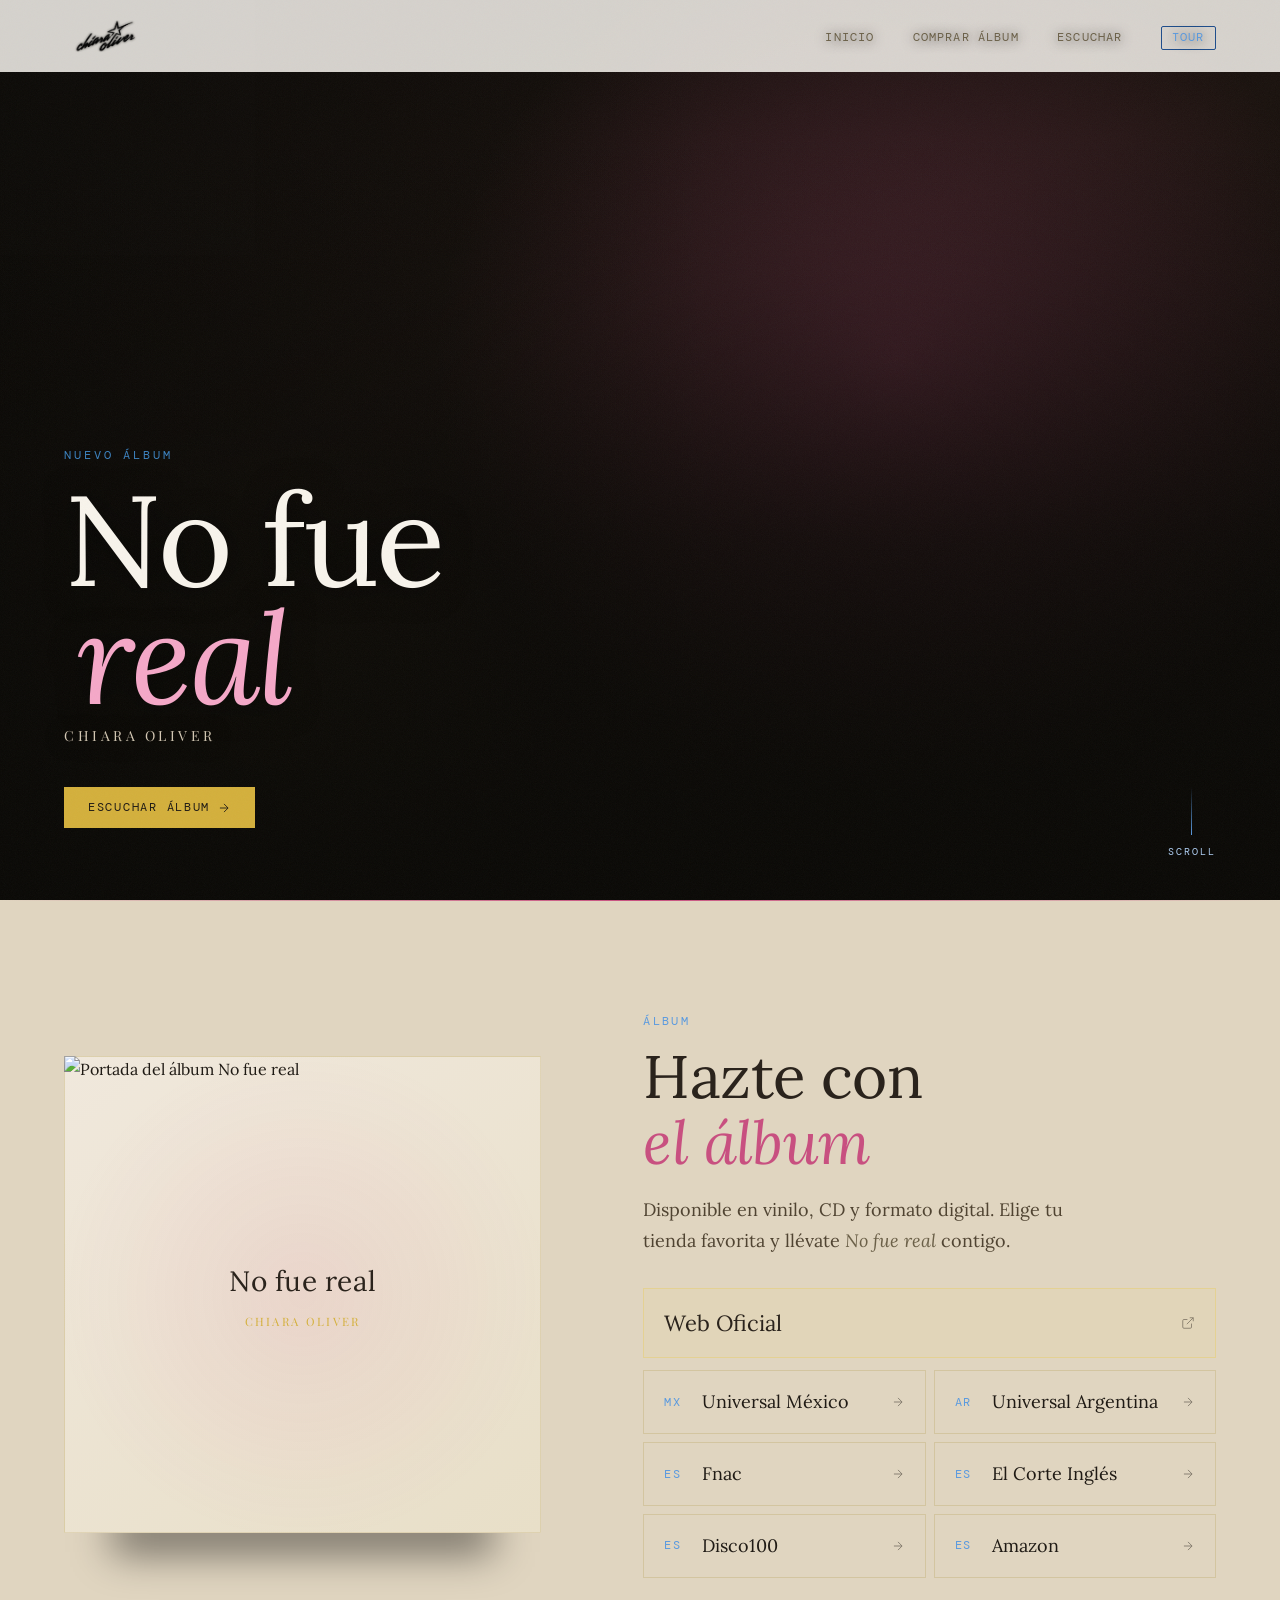
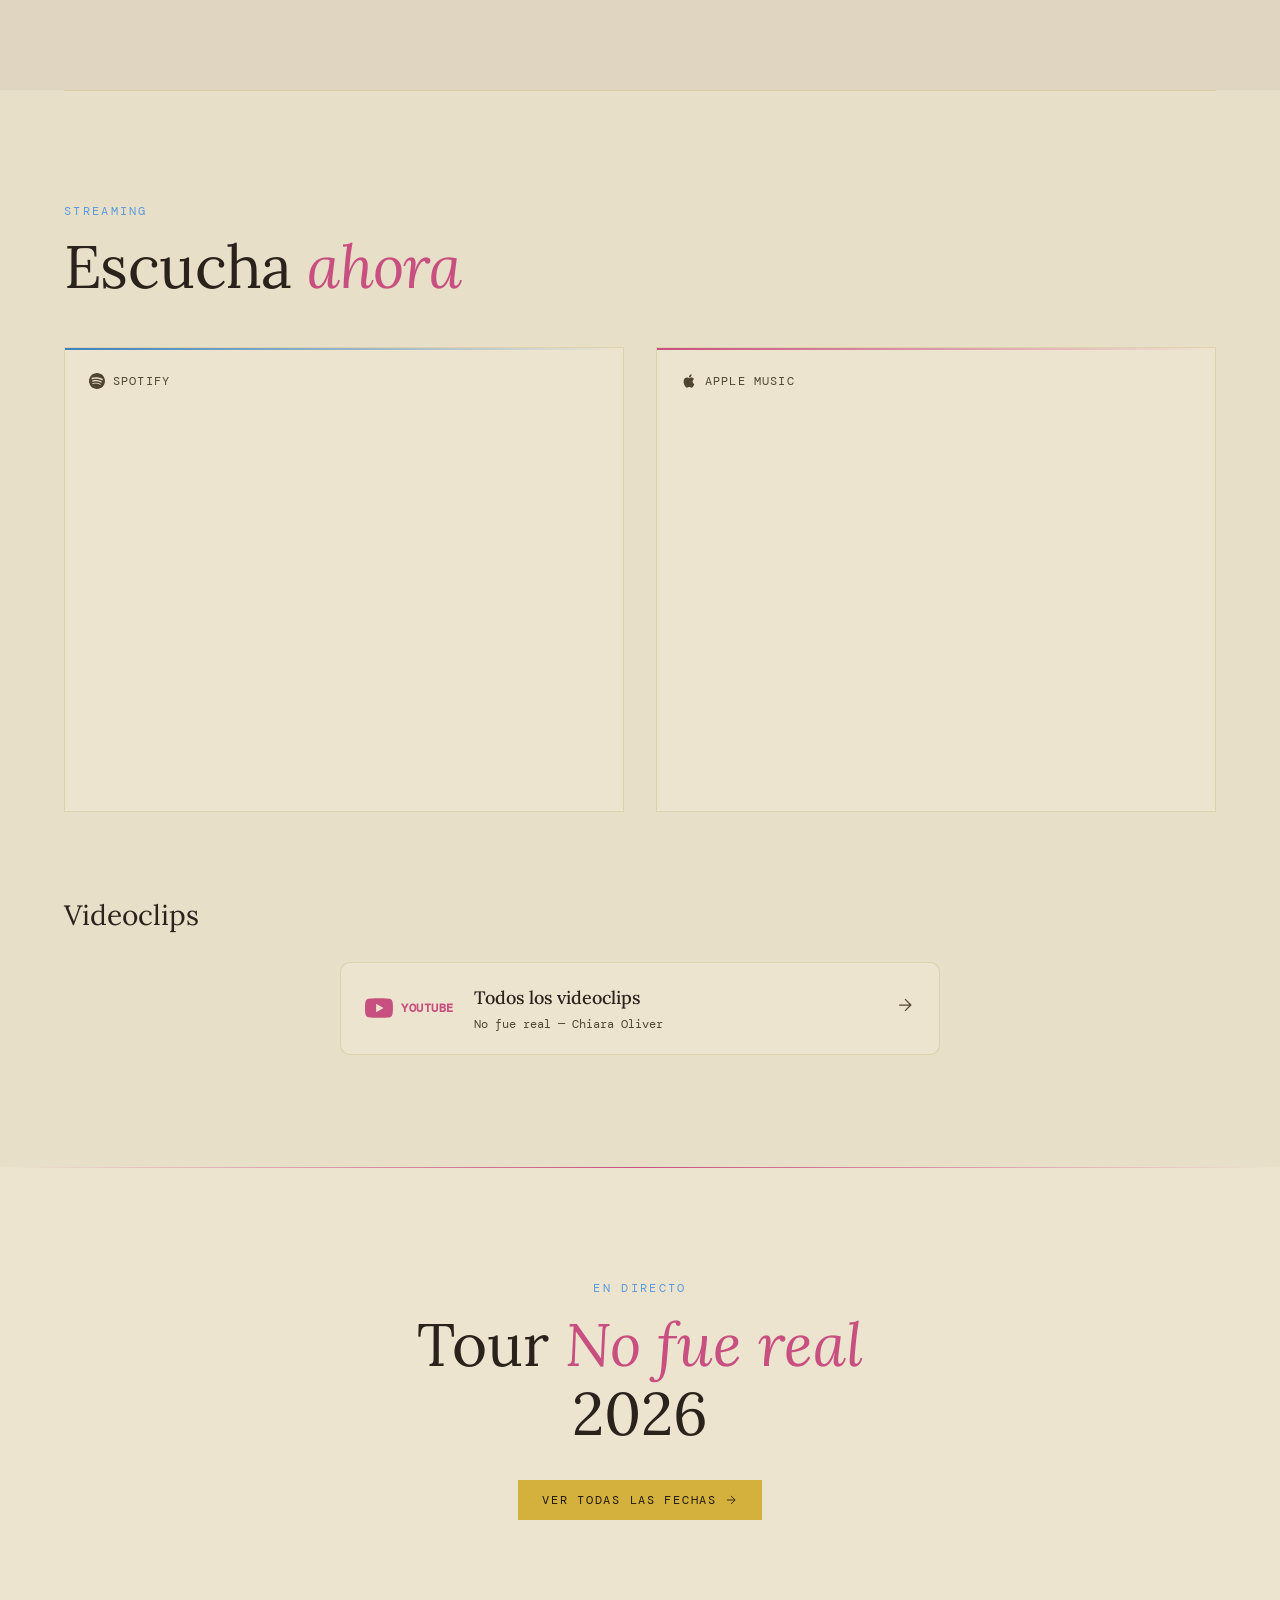
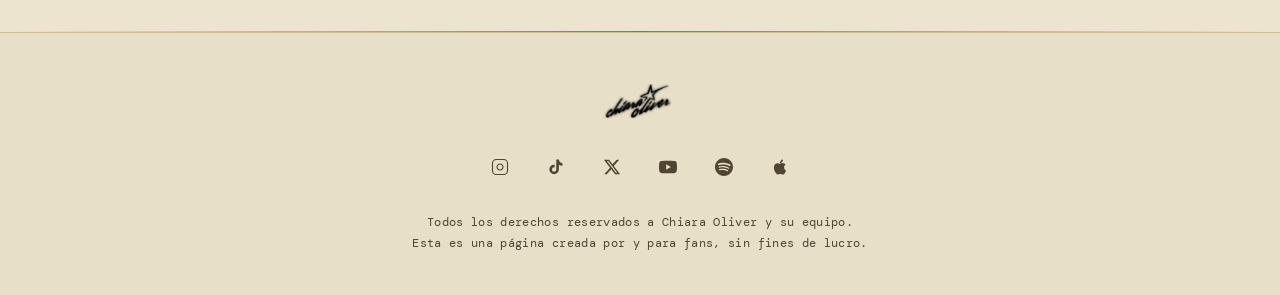
==== index.html @ 714a22f7 "Update index.html" ====
<!DOCTYPE html><html lang="es"><head><meta charset="UTF-8" /><meta name="viewport" content="width=device-width, initial-scale=1.0" /><title>No fue real — Chiara Oliver</title><meta name="description" content="Fan page oficial del álbum 'No fue real' de Chiara Oliver. Escúchalo en Spotify y Apple Music, compra el vinilo o CD, y descubre las fechas del Tour 2026." /><meta property="og:title" content="No fue real — Chiara Oliver" /><meta property="og:description" content="Fan page oficial del álbum 'No fue real' de Chiara Oliver. Escúchalo en streaming, consigue tu copia y vive la gira." /><meta property="og:image" content="https://chiaraoliveroficial.com/cdn/shop/files/portada-nofuereal.png" /><meta property="og:image:width" content="1200" /><meta property="og:image:height" content="1200" /><meta property="og:url" content="https://nofuereal.com" /><meta property="og:type" content="website" /><meta name="twitter:card" content="summary_large_image" /><meta name="twitter:title" content="No fue real — Chiara Oliver" /><meta name="twitter:description" content="Fan page oficial del álbum 'No fue real' de Chiara Oliver. Escúchalo, cómpralo y vive la gira." /><meta name="twitter:image" content="https://chiaraoliveroficial.com/cdn/shop/files/portada-nofuereal.png" /><link rel="stylesheet" href="/assets/style.css" /><link rel="icon" type="image/png" href="/assets/CHIARA_OLIVER_FAVICON_32px.png" /><link rel="preconnect" href="https://fonts.googleapis.com" /><link rel="preconnect" href="https://fonts.gstatic.com" crossorigin /><link href="https://fonts.googleapis.com/css2?family=Lora:ital,wght@0,400;0,500;0,600;1,400&family=Playfair+Display:ital,wght@0,400;0,600;1,400&family=DM+Mono:wght@300;400&display=swap" rel="stylesheet" /></head><body class="page-index"><div class="grain-overlay" aria-hidden="true"></div><header class="site-header" id="site-header"><div class="header-inner"><a href="/" class="logo" aria-label="Chiara Oliver — No fue real"><img src="/assets/logo.png" alt="Chiara Oliver — No fue real" class="logo-img" /></a><button class="nav-toggle" id="nav-toggle" aria-label="Abrir menú" aria-expanded="false"><span></span><span></span></button><nav class="site-nav" id="site-nav" aria-label="Navegación principal"><ul><li><a href="/" class="nav-link">Inicio</a></li><li><a href="#comprar" class="nav-link">Comprar Álbum</a></li><li><a href="#escuchar" class="nav-link">Escuchar</a></li><li><a href="tour/" class="nav-link nav-link--tour">Tour</a></li></ul></nav></div></header><main><section id="inicio" class="hero" aria-label="Portada del álbum"><div class="hero-media"><div class="hero-image-fallback"></div><video autoplay muted loop playsinline class="hero-video"><source src="https://cdn.shopify.com/videos/c/o/v/16e27cbeb4c64da1a8c3f2a5712030eb.mp4" type="video/mp4" /></video></div><div class="hero-vignette" aria-hidden="true"></div><div class="hero-content"><p class="hero-eyebrow fade-in-up" style="--delay:0.2s">Nuevo álbum</p><h1 class="hero-title"><span class="hero-title__line fade-in-up" style="--delay:0.5s">No fue</span><span class="hero-title__line hero-title__line--italic fade-in-up" style="--delay:0.8s">real</span></h1><p class="hero-artist fade-in-up" style="--delay:1.1s">Chiara Oliver</p><div class="hero-buttons fade-in-up" style="--delay:1.4s"><a href="https://chiaraoliver.lnk.to/NoFueRealAlbum" target="_blank" class="cta-primary"><span>ESCUCHAR ÁLBUM</span><svg viewBox="0 0 24 24" fill="none" stroke="currentColor" stroke-width="1.5" aria-hidden="true"><path d="M5 12h14M12 5l7 7-7 7"/></svg></a></div></div><div class="hero-scroll-hint fade-in-up" style="--delay:2s" aria-hidden="true"><div class="scroll-line"></div><span>Scroll</span></div></section><section id="comprar" class="section-comprar" aria-labelledby="comprar-heading"><div class="section-inner"><div class="comprar-editorial"><div class="comprar-cover-wrap reveal"><div class="comprar-cover"><div class="comprar-cover-placeholder"><span>No fue real</span><em>Chiara Oliver</em></div><img src="https://chiaraoliveroficial.com/cdn/shop/files/portada-nofuereal.png" alt="Portada del álbum No fue real" /></div><div class="comprar-cover-shadow" aria-hidden="true"></div></div><div class="comprar-info"><p class="section-label reveal" style="--delay:0.1s">Álbum</p><h2 id="comprar-heading" class="section-title reveal" style="--delay:0.2s">Hazte con<br /><em>el álbum</em></h2><p class="comprar-desc reveal" style="--delay:0.3s"> Disponible en vinilo, CD y formato digital. Elige tu tienda favorita y llévate <em>No fue real</em> contigo. </p><div class="buy-links reveal" style="--delay:0.4s"><a href="https://chiaraoliveroficial.com/collections/no-fue-real" target="_blank" rel="noopener" class="buy-link buy-link--featured"><span class="buy-link__label">Web Oficial</span><svg viewBox="0 0 24 24" fill="none" stroke="currentColor" stroke-width="1.5" aria-hidden="true"><path d="M18 13v6a2 2 0 01-2 2H5a2 2 0 01-2-2V8a2 2 0 012-2h6M15 3h6v6M10 14L21 3"/></svg></a><div class="buy-grid"><a href="https://udiscover.mx/collections/chiara-oliver" target="_blank" rel="noopener" class="buy-link"><span class="buy-link__region">MX</span><span class="buy-link__label">Universal México</span><svg viewBox="0 0 24 24" fill="none" stroke="currentColor" stroke-width="1.5" aria-hidden="true"><path d="M5 12h14M12 5l7 7-7 7"/></svg></a><a href="https://umusicstore.com.ar/collections/chiara-oliver" target="_blank" rel="noopener" class="buy-link"><span class="buy-link__region">AR</span><span class="buy-link__label">Universal Argentina</span><svg viewBox="0 0 24 24" fill="none" stroke="currentColor" stroke-width="1.5" aria-hidden="true"><path d="M5 12h14M12 5l7 7-7 7"/></svg></a><a href="https://www.fnac.es/ia1135026/Chiara-Oliver" target="_blank" rel="noopener" class="buy-link"><span class="buy-link__region">ES</span><span class="buy-link__label">Fnac</span><svg viewBox="0 0 24 24" fill="none" stroke="currentColor" stroke-width="1.5" aria-hidden="true"><path d="M5 12h14M12 5l7 7-7 7"/></svg></a><a href="https://www.elcorteingles.es/bio/chiara-oliver/" target="_blank" rel="noopener" class="buy-link"><span class="buy-link__region">ES</span><span class="buy-link__label">El Corte Inglés</span><svg viewBox="0 0 24 24" fill="none" stroke="currentColor" stroke-width="1.5" aria-hidden="true"><path d="M5 12h14M12 5l7 7-7 7"/></svg></a><a href="https://www.disco100.com/busqueda?search=chiara+oliver" target="_blank" rel="noopener" class="buy-link"><span class="buy-link__region">ES</span><span class="buy-link__label">Disco100</span><svg viewBox="0 0 24 24" fill="none" stroke="currentColor" stroke-width="1.5" aria-hidden="true"><path d="M5 12h14M12 5l7 7-7 7"/></svg></a><a href="https://www.amazon.es/s?k=chiara+oliver" target="_blank" rel="noopener" class="buy-link"><span class="buy-link__region">ES</span><span class="buy-link__label">Amazon</span><svg viewBox="0 0 24 24" fill="none" stroke="currentColor" stroke-width="1.5" aria-hidden="true"><path d="M5 12h14M12 5l7 7-7 7"/></svg></a></div></div></div></div></div></section><section id="escuchar" class="section-escuchar" aria-labelledby="escuchar-heading"><div class="section-inner"><div class="escuchar-header"><p class="section-label reveal">Streaming</p><h2 id="escuchar-heading" class="section-title reveal" style="--delay:0.15s">Escucha <em>ahora</em></h2></div><div class="players-grid reveal" style="--delay:0.2s"><div class="player-wrap player-wrap--spotify"><p class="player-platform"><svg viewBox="0 0 24 24" fill="currentColor" aria-hidden="true"><path d="M12 0C5.4 0 0 5.4 0 12s5.4 12 12 12 12-5.4 12-12S18.66 0 12 0zm5.521 17.34c-.24.359-.66.48-1.021.24-2.82-1.74-6.36-2.101-10.561-1.141-.418.122-.779-.179-.899-.539-.12-.421.18-.78.54-.9 4.56-1.021 8.52-.6 11.64 1.32.42.18.479.659.301 1.02zm1.44-3.3c-.301.42-.841.6-1.262.3-3.239-1.98-8.159-2.58-11.939-1.38-.479.12-1.02-.12-1.14-.6-.12-.48.12-1.021.6-1.141C9.6 9.9 15 10.561 18.72 12.84c.361.181.54.78.241 1.2zm.12-3.36C15.24 8.4 8.82 8.16 5.16 9.301c-.6.179-1.2-.181-1.38-.721-.18-.601.18-1.2.72-1.381 4.26-1.26 11.28-1.02 15.721 1.621.539.3.719 1.02.419 1.56-.299.421-1.02.599-1.559.3z"/></svg> Spotify </p><iframe src="https://open.spotify.com/embed/album/1FwjLwFWI7cQsG9zk91pXx?utm_source=generator&theme=0" width="100%" height="380" frameborder="0" allowfullscreen allow="autoplay; clipboard-write; encrypted-media; fullscreen; picture-in-picture" loading="lazy" title="No fue real en Spotify" ></iframe></div><div class="player-wrap player-wrap--apple"><p class="player-platform"><svg viewBox="0 0 24 24" fill="currentColor" aria-hidden="true"><path d="M18.71 19.5c-.83 1.24-1.71 2.45-3.05 2.47-1.34.03-1.77-.79-3.29-.79-1.53 0-2 .77-3.27.82-1.31.05-2.3-1.32-3.14-2.53C4.25 17 2.94 12.45 4.7 9.39c.87-1.52 2.43-2.48 4.12-2.51 1.28-.02 2.5.87 3.29.87.78 0 2.26-1.07 3.8-.91.65.03 2.47.26 3.64 1.98-.09.06-2.17 1.28-2.15 3.81.03 3.02 2.65 4.03 2.68 4.04-.03.07-.42 1.44-1.38 2.83M13 3.5c.73-.83 1.94-1.46 2.94-1.5.13 1.17-.34 2.35-1.04 3.19-.69.85-1.83 1.51-2.95 1.42-.15-1.15.41-2.35 1.05-3.11z"/></svg> Apple Music </p><iframe allow="autoplay *; encrypted-media *; fullscreen *; clipboard-write" frameborder="0" height="380" style="width:100%;overflow:hidden;border-radius:10px;" sandbox="allow-forms allow-popups allow-same-origin allow-scripts allow-storage-access-by-user-activation allow-top-navigation-by-user-activation" src="https://embed.music.apple.com/es/album/1894076993" title="No fue real en Apple Music" loading="lazy" ></iframe></div></div><div class="videos-section reveal" style="--delay:0.3s"><h3 class="videos-heading">Videoclips</h3><a href="https://www.youtube.com/playlist?list=PLLd88ls_r-L9U0gl0Xq_wXxm2Uy_A4lRr" target="_blank" rel="noopener" class="yt-card reveal" style="--delay:0.3s" aria-label="Ver videoclips en YouTube"><div class="yt-card__icon"><svg viewBox="0 0 24 24" fill="currentColor" aria-hidden="true"><path d="M23.498 6.186a3.016 3.016 0 00-2.122-2.136C19.505 3.545 12 3.545 12 3.545s-7.505 0-9.377.505A3.017 3.017 0 00.502 6.186C0 8.07 0 12 0 12s0 3.93.502 5.814a3.016 3.016 0 002.122 2.136c1.871.505 9.376.505 9.376.505s7.505 0 9.377-.505a3.015 3.015 0 002.122-2.136C24 15.93 24 12 24 12s0-3.93-.502-5.814zM9.545 15.568V8.432L15.818 12l-6.273 3.568z"/></svg><span>YouTube</span></div><div class="yt-card__text"><span class="yt-card__title">Todos los videoclips</span><span class="yt-card__sub">No fue real — Chiara Oliver</span></div><span class="yt-card__arrow"><svg viewBox="0 0 24 24" fill="none" stroke="currentColor" stroke-width="1.5" aria-hidden="true"><path d="M5 12h14M12 5l7 7-7 7"/></svg></span></a></div></div></section><section class="section-tour-cta" aria-label="Enlace a la gira"><div class="section-inner"><div class="tour-cta-block reveal"><p class="section-label">En directo</p><h2 class="tour-cta-title">Tour <em>No fue real</em><br />2026</h2><a href="tour/" class="cta-primary"><span>Ver todas las fechas</span><svg viewBox="0 0 24 24" fill="none" stroke="currentColor" stroke-width="1.5" aria-hidden="true"><path d="M5 12h14M12 5l7 7-7 7"/></svg></a></div></div></section></main><footer class="site-footer" role="contentinfo"><div class="footer-inner"><div class="footer-logo"><img src="/assets/logo.png" alt="Chiara Oliver — No fue real" class="logo-img" /></div><nav class="footer-social" aria-label="Redes sociales"><a href="https://instagram.com/chiaraoliver" target="_blank" rel="noopener" aria-label="Instagram de Chiara Oliver" class="social-link"><svg viewBox="0 0 24 24" fill="none" stroke="currentColor" stroke-width="1.5" aria-hidden="true"><rect x="2" y="2" width="20" height="20" rx="5" ry="5"/><path d="M16 11.37A4 4 0 1112.63 8 4 4 0 0116 11.37z"/><line x1="17.5" y1="6.5" x2="17.51" y2="6.5"/></svg></a><a href="https://tiktok.com/@chiaraoliver" target="_blank" rel="noopener" aria-label="TikTok de Chiara Oliver" class="social-link"><svg viewBox="0 0 24 24" fill="currentColor" aria-hidden="true"><path d="M19.59 6.69a4.83 4.83 0 01-3.77-4.25V2h-3.45v13.67a2.89 2.89 0 01-2.88 2.5 2.89 2.89 0 01-2.89-2.89 2.89 2.89 0 012.89-2.89c.28 0 .54.04.79.1V9.01a6.33 6.33 0 00-.79-.05 6.34 6.34 0 00-6.34 6.34 6.34 6.34 0 006.34 6.34 6.34 6.34 0 006.33-6.34V8.94a8.16 8.16 0 004.77 1.52V7a4.85 4.85 0 01-1-.31z"/></svg></a><a href="https://x.com/chiaraoliver" target="_blank" rel="noopener" aria-label="X (Twitter) de Chiara Oliver" class="social-link"><svg viewBox="0 0 24 24" fill="currentColor" aria-hidden="true"><path d="M18.244 2.25h3.308l-7.227 8.26 8.502 11.24H16.17l-5.214-6.817L4.99 21.75H1.68l7.73-8.835L1.254 2.25H8.08l4.713 6.231zm-1.161 17.52h1.833L7.084 4.126H5.117z"/></svg></a><a href="https://www.youtube.com/playlist?list=PLLd88ls_r-L9U0gl0Xq_wXxm2Uy_A4lRr" target="_blank" rel="noopener" aria-label="Playlist No fue real en YouTube" class="social-link"><svg viewBox="0 0 24 24" fill="currentColor" aria-hidden="true"><path d="M23.498 6.186a3.016 3.016 0 00-2.122-2.136C19.505 3.545 12 3.545 12 3.545s-7.505 0-9.377.505A3.017 3.017 0 00.502 6.186C0 8.07 0 12 0 12s0 3.93.502 5.814a3.016 3.016 0 002.122 2.136c1.871.505 9.376.505 9.376.505s7.505 0 9.377-.505a3.015 3.015 0 002.122-2.136C24 15.93 24 12 24 12s0-3.93-.502-5.814zM9.545 15.568V8.432L15.818 12l-6.273 3.568z"/></svg></a><a href="https://open.spotify.com/album/1FwjLwFWI7cQsG9zk91pXx" target="_blank" rel="noopener" aria-label="No fue real en Spotify" class="social-link"><svg viewBox="0 0 24 24" fill="currentColor" aria-hidden="true"><path d="M12 0C5.4 0 0 5.4 0 12s5.4 12 12 12 12-5.4 12-12S18.66 0 12 0zm5.521 17.34c-.24.359-.66.48-1.021.24-2.82-1.74-6.36-2.101-10.561-1.141-.418.122-.779-.179-.899-.539-.12-.421.18-.78.54-.9 4.56-1.021 8.52-.6 11.64 1.32.42.18.479.659.301 1.02zm1.44-3.3c-.301.42-.841.6-1.262.3-3.239-1.98-8.159-2.58-11.939-1.38-.479.12-1.02-.12-1.14-.6-.12-.48.12-1.021.6-1.141C9.6 9.9 15 10.561 18.72 12.84c.361.181.54.78.241 1.2zm.12-3.36C15.24 8.4 8.82 8.16 5.16 9.301c-.6.179-1.2-.181-1.38-.721-.18-.601.18-1.2.72-1.381 4.26-1.26 11.28-1.02 15.721 1.621.539.3.719 1.02.419 1.56-.299.421-1.02.599-1.559.3z"/></svg></a><a href="https://music.apple.com/album/1894076993" target="_blank" rel="noopener" aria-label="No fue real en Apple Music" class="social-link"><svg viewBox="0 0 24 24" fill="currentColor" aria-hidden="true"><path d="M18.71 19.5c-.83 1.24-1.71 2.45-3.05 2.47-1.34.03-1.77-.79-3.29-.79-1.53 0-2 .77-3.27.82-1.31.05-2.3-1.32-3.14-2.53C4.25 17 2.94 12.45 4.7 9.39c.87-1.52 2.43-2.48 4.12-2.51 1.28-.02 2.5.87 3.29.87.78 0 2.26-1.07 3.8-.91.65.03 2.47.26 3.64 1.98-.09.06-2.17 1.28-2.15 3.81.03 3.02 2.65 4.03 2.68 4.04-.03.07-.42 1.44-1.38 2.83M13 3.5c.73-.83 1.94-1.46 2.94-1.5.13 1.17-.34 2.35-1.04 3.19-.69.85-1.83 1.51-2.95 1.42-.15-1.15.41-2.35 1.05-3.11z"/></svg></a></nav><p class="footer-legal"> Todos los derechos reservados a Chiara Oliver y su equipo.<br /> Esta es una página creada por y para fans, sin fines de lucro. </p></div></footer><script src="/assets/script.js" defer></script></body></html>
---- assets/style.css ----
/* ═══════════════════════════════════════════════════════════════════
   style.css — nofuereal.com · Chiara Oliver
   Estética: Cinematográfica, melancólica, editorial italiana.
   Paleta: Negro profundo / Amarillo / Rosa / Azul
═══════════════════════════════════════════════════════════════════ */

/* ─────────────────────────────────────────
   1. CUSTOM PROPERTIES (DESIGN TOKENS)
───────────────────────────────────────── */
:root {
  /* Colores */
  --c-bg:          #e8dfc8;
  --c-bg-warm:     #e0d5c0;
  --c-surface:     #ede4d0;
  --c-surface-2:   #d9cdb8;
  --c-cream:       #2a231c;
  --c-cream-dim:   #6b6048;
  --c-gold:        #d4b03c;
  --c-gold-light:  #e0c84a;
  --c-gold-dark:   #a08020;
  --c-bordeaux:    #d4568a;
  --c-bordeaux-lt: #c85080;
  --c-blue:        #3b82c0;
  --c-blue-light:  #5a9adf;
  --c-blue-dark:   #1e4d8c;
  --c-text:        #1f1a14;
  --c-text-dim:    #504432;
  --c-divider:     rgba(160, 128, 32, 0.2);

  /* Tipografía */
  --f-serif:  'Lora', 'Georgia', serif;
  --f-display:'Playfair Display', 'Georgia', serif;
  --f-mono:   'DM Mono', 'Courier New', monospace;

  /* Escala tipográfica */
  --fs-xs:   0.72rem;
  --fs-sm:   0.875rem;
  --fs-base: 1rem;
  --fs-md:   1.125rem;
  --fs-lg:   1.375rem;
  --fs-xl:   1.75rem;
  --fs-2xl:  2.5rem;
  --fs-3xl:  3.75rem;
  --fs-4xl:  5.5rem;
  --fs-5xl:  8rem;

  /* Espaciado */
  --sp-xs:   0.5rem;
  --sp-sm:   1rem;
  --sp-md:   2rem;
  --sp-lg:   4rem;
  --sp-xl:   7rem;
  --sp-2xl:  10rem;

  /* Layout */
  --max-w:   1280px;
  --gutter:  clamp(1.5rem, 5vw, 4rem);

  /* Transiciones */
  --ease-out-expo: cubic-bezier(0.16, 1, 0.3, 1);
  --ease-in-out:   cubic-bezier(0.4, 0, 0.2, 1);
  --dur-fast:      0.2s;
  --dur-med:       0.5s;
  --dur-slow:      0.9s;

  /* Header */
  --header-h: 72px;
}

/* Star trail */
.star-trail-el {
  position: fixed;
  pointer-events: none;
  z-index: 9999;
  color: var(--c-gold);
  animation: starFade 1s ease-out forwards;
}
@keyframes starFade {
  0%   { opacity: 1; transform: scale(1) rotate(0deg); }
  100% { opacity: 0; transform: scale(0.2) rotate(180deg); }
}

/* ─────────────────────────────────────────
    2. RESET & BASE
───────────────────────────────────────── */
*, *::before, *::after {
  box-sizing: border-box;
  margin: 0;
  padding: 0;
}

html {
  font-size: 16px;
  scroll-behavior: smooth;
  -webkit-font-smoothing: antialiased;
  -moz-osx-font-smoothing: grayscale;
}

body {
  background-color: var(--c-bg);
  color: var(--c-text);
  font-family: var(--f-serif);
  font-size: var(--fs-base);
  font-weight: 400;
  line-height: 1.65;
  overflow-x: hidden;
  cursor: url('https://chiaraoliveroficial.com/cdn/shop/files/CHIARA_OLIVER_FAVICON_32px.png') 16 16, auto;
}

img, video, iframe {
  display: block;
  max-width: 100%;
}

a {
  color: inherit;
  text-decoration: none;
}

button {
  background: none;
  border: none;
  cursor: pointer;
  font-family: inherit;
  color: inherit;
}

ul { list-style: none; }

/* ─────────────────────────────────────────
   3. GRAIN OVERLAY
───────────────────────────────────────── */
.grain-overlay {
  position: fixed;
  inset: 0;
  width: 100%;
  height: 100%;
  pointer-events: none;
  z-index: 1000;
  opacity: 0.04;
  background-image: url("data:image/svg+xml,%3Csvg viewBox='0 0 256 256' xmlns='http://www.w3.org/2000/svg'%3E%3Cfilter id='noise'%3E%3CfeTurbulence type='fractalNoise' baseFrequency='0.9' numOctaves='4' stitchTiles='stitch'/%3E%3C/filter%3E%3Crect width='100%25' height='100%25' filter='url(%23noise)'/%3E%3C/svg%3E");
  background-repeat: repeat;
  background-size: 200px 200px;
  transform: translateZ(0);
}

/* ─────────────────────────────────────────
   4. HEADER & NAV
───────────────────────────────────────── */
.site-header {
  position: fixed;
  top: 0;
  left: 0;
  right: 0;
  z-index: 900;
  height: var(--header-h);
  background: rgba(250, 246, 240, 0.85);
  transition: background var(--dur-med) var(--ease-in-out),
              backdrop-filter var(--dur-med) var(--ease-in-out),
              border-color var(--dur-med) var(--ease-in-out);
  border-bottom: 1px solid transparent;
}

.site-header.is-scrolled {
  background: rgba(250, 246, 240, 0.95);
  backdrop-filter: blur(20px) saturate(160%);
  -webkit-backdrop-filter: blur(20px) saturate(160%);
  border-bottom-color: var(--c-divider);
}

.header-inner {
  max-width: var(--max-w);
  margin: 0 auto;
  padding: 0 var(--gutter);
  height: 100%;
  display: flex;
  align-items: center;
  justify-content: space-between;
  gap: var(--sp-md);
}

/* Logo */
.logo {
  display: flex;
  flex-direction: column;
  line-height: 1.15;
  transition: opacity var(--dur-fast);
}
.logo:hover { opacity: 0.75; }
.logo-img {
  height: 36px;
  width: auto;
  display: block;
}

.logo-name {
  font-family: var(--f-display);
  font-size: var(--fs-sm);
  letter-spacing: 0.12em;
  text-transform: uppercase;
  color: var(--c-cream);
}
.logo-album {
  font-family: var(--f-serif);
  font-style: italic;
  font-size: var(--fs-xs);
  color: var(--c-gold);
  letter-spacing: 0.05em;
}

/* Nav */
.site-nav ul {
  display: flex;
  gap: clamp(1.5rem, 3vw, 2.5rem);
  align-items: center;
}

.nav-link {
  font-family: var(--f-mono);
  font-size: var(--fs-xs);
  letter-spacing: 0.1em;
  text-transform: uppercase;
  color: var(--c-cream-dim);
  text-shadow: 0 1px 12px rgba(0,0,0,0.7);
  position: relative;
  padding-bottom: 2px;
  transition: color var(--dur-fast);
}
.nav-link::after {
  content: '';
  position: absolute;
  left: 0;
  bottom: 0;
  width: 0;
  height: 1px;
  background: var(--c-blue-light);
  transition: width var(--dur-med) var(--ease-out-expo);
}
.nav-link:hover,
.nav-link--active {
  color: var(--c-cream);
}
.nav-link:hover::after,
.nav-link--active::after {
  width: 100%;
}

.nav-link--tour {
  color: var(--c-blue-light);
  border: 1px solid var(--c-blue-dark);
  padding: 0.3em 0.9em;
  border-radius: 2px;
  transition: color var(--dur-fast), background var(--dur-fast), border-color var(--dur-fast);
}
.nav-link--tour::after { display: none; }
.nav-link--tour:hover {
  color: #1f1a14;
  background: var(--c-blue-light);
  border-color: var(--c-blue-light);
}

/* Hamburger toggle (mobile) */
.nav-toggle {
  display: none;
  flex-direction: column;
  align-items: center;
  justify-content: center;
  gap: 6px;
  width: 36px;
  height: 36px;
  padding: 4px;
  position: relative;
  z-index: 1001;
  background: rgba(250, 246, 240, 0.9);
  border-radius: 4px;
}
.nav-toggle span {
  display: block;
  width: 22px;
  height: 1.5px;
  border-radius: 1px;
  background: var(--c-cream);
  transition: transform var(--dur-med) var(--ease-out-expo), opacity var(--dur-fast);
  transform-origin: center;
  flex-shrink: 0;
}

/* ─────────────────────────────────────────
   5. SCROLL ANIMATIONS
───────────────────────────────────────── */
.fade-in-up {
  opacity: 0;
  transform: translateY(28px);
  animation: fadeInUp var(--dur-slow) var(--ease-out-expo) both;
  animation-delay: var(--delay, 0s);
}

@keyframes fadeInUp {
  to { opacity: 1; transform: translateY(0); }
}

/* IntersectionObserver classes */
.reveal {
  opacity: 0;
  transform: translateY(36px);
  transition: opacity var(--dur-slow) var(--ease-out-expo) var(--delay, 0s),
              transform var(--dur-slow) var(--ease-out-expo) var(--delay, 0s);
}
.reveal.is-visible {
  opacity: 1;
  transform: translateY(0);
}

/* ─────────────────────────────────────────
   6. SHARED LAYOUT HELPERS
───────────────────────────────────────── */
.section-inner {
  max-width: var(--max-w);
  margin: 0 auto;
  padding: 0 var(--gutter);
}

.section-label {
  font-family: var(--f-mono);
  font-size: var(--fs-xs);
  letter-spacing: 0.2em;
  text-transform: uppercase;
  color: var(--c-blue-light);
  margin-bottom: 0.75rem;
}

.section-title {
  font-family: var(--f-serif);
  font-size: clamp(var(--fs-2xl), 5vw, var(--fs-3xl));
  font-weight: 400;
  line-height: 1.1;
  color: var(--c-cream);
  letter-spacing: -0.01em;
}
.section-title em {
  font-style: italic;
  color: var(--c-bordeaux-lt);
}

/* ─────────────────────────────────────────
   7. CTA BUTTONS
───────────────────────────────────────── */
.cta-primary {
  display: inline-flex;
  align-items: center;
  gap: 0.6em;
  font-family: var(--f-mono);
  font-size: var(--fs-xs);
  letter-spacing: 0.15em;
  text-transform: uppercase;
  color: #1f1a14;
  background: var(--c-gold);
  padding: 0.85em 2em;
  border: 1px solid var(--c-gold);
  transition: background var(--dur-fast), color var(--dur-fast), gap var(--dur-fast);
}
.cta-primary svg {
  width: 14px;
  height: 14px;
  transition: transform var(--dur-med) var(--ease-out-expo);
}
.cta-primary:hover {
  background: transparent;
  color: var(--c-gold-dark);
}
.cta-primary:hover svg {
  transform: translateX(4px);
}

.cta-primary--outline {
  background: transparent;
  color: var(--c-gold);
  border-color: var(--c-gold-dark);
}
.cta-primary--outline:hover {
  background: var(--c-gold);
  color: #1f1a14;
  border-color: var(--c-gold);
}
.cta-primary--outline:hover svg {
  transform: translateX(4px);
}

.hero-buttons {
  display: flex;
  flex-wrap: wrap;
  gap: 1rem;
  align-items: center;
}

.cta-secondary {
  display: inline-flex;
  align-items: center;
  gap: 0.6em;
  font-family: var(--f-mono);
  font-size: var(--fs-xs);
  letter-spacing: 0.15em;
  text-transform: uppercase;
  color: var(--c-cream);
  border-bottom: 1px solid var(--c-divider);
  padding-bottom: 0.25em;
  transition: color var(--dur-fast), border-color var(--dur-fast);
}
.cta-secondary svg {
  width: 14px;
  height: 14px;
  transition: transform var(--dur-med) var(--ease-out-expo);
}
.cta-secondary:hover {
  color: var(--c-gold);
  border-color: var(--c-gold);
}
.cta-secondary:hover svg {
  transform: translateY(4px);
}

/* ─────────────────────────────────────────
   8. HERO (INDEX)
───────────────────────────────────────── */
.hero {
  position: relative;
  height: 100vh;
  min-height: 580px;
  display: flex;
  align-items: flex-end;
  padding-bottom: clamp(3rem, 8vh, 6rem);
  overflow: hidden;
}

.hero-media {
  position: absolute;
  inset: 0;
}

.hero-image-fallback {
  width: 100%;
  height: 100%;
  background:
    radial-gradient(ellipse 60% 80% at 70% 40%, rgba(212, 86, 138, 0.25) 0%, transparent 60%),
    radial-gradient(ellipse 40% 60% at 20% 80%, rgba(232, 200, 74, 0.10) 0%, transparent 55%),
    linear-gradient(160deg, #0f0c09 0%, #1a120e 40%, #0d0a07 100%);
}

.hero-video {
  position: absolute;
  inset: 0;
  width: 100%;
  height: 100%;
  object-fit: cover;
  object-position: center;
}

.hero-vignette {
  position: absolute;
  inset: 0;
  background:
    linear-gradient(to top, rgba(10,9,6,0.96) 0%, rgba(10,9,6,0.7) 40%, rgba(10,9,6,0.2) 70%, transparent 85%),
    linear-gradient(to right, rgba(10,9,6,0.75) 0%, transparent 55%);
}

.hero-content {
  position: relative;
  z-index: 2;
  max-width: var(--max-w);
  width: 100%;
  margin: 0 auto;
  padding: 0 var(--gutter);
}

.hero-eyebrow {
  font-family: var(--f-mono);
  font-size: var(--fs-xs);
  letter-spacing: 0.25em;
  text-transform: uppercase;
  color: var(--c-blue);
  margin-bottom: 1rem;
}

.hero-title {
  font-family: var(--f-serif);
  font-size: clamp(var(--fs-3xl), 10vw, var(--fs-5xl));
  font-weight: 400;
  line-height: 0.92;
  letter-spacing: -0.02em;
  color: #f8f4ec;
  text-shadow: 0 2px 30px rgba(0,0,0,0.6);
  display: flex;
  flex-direction: column;
  margin-bottom: 0.5rem;
}
.hero-title__line--italic {
  font-style: italic;
  color: #f5a8c8;
  padding-left: 0.1em;
}

.hero-artist {
  font-family: var(--f-display);
  font-size: var(--fs-sm);
  letter-spacing: 0.25em;
  text-transform: uppercase;
  color: #d4c8b4;
  text-shadow: 0 2px 20px rgba(0,0,0,0.5);
  margin-bottom: 2.5rem;
}

.hero-scroll-hint {
  position: absolute;
  bottom: 2.5rem;
  right: var(--gutter);
  z-index: 2;
  display: flex;
  flex-direction: column;
  align-items: center;
  gap: 0.5rem;
}
.scroll-line {
  width: 1px;
  height: 48px;
  background: linear-gradient(to bottom, transparent, var(--c-blue-light));
  animation: scrollPulse 2.5s ease-in-out infinite;
}
@keyframes scrollPulse {
  0%, 100% { opacity: 0.3; transform: scaleY(0.7); transform-origin: top; }
  50% { opacity: 1; transform: scaleY(1); }
}
.hero-scroll-hint span {
  font-family: var(--f-mono);
  font-size: 0.65rem;
  letter-spacing: 0.2em;
  text-transform: uppercase;
  color: #b0d0f5;
}

/* ─────────────────────────────────────────
   9. SECCIÓN COMPRAR
───────────────────────────────────────── */
.section-comprar {
  padding: var(--sp-xl) 0;
  background: var(--c-bg-warm);
  position: relative;
}
.section-comprar::before {
  content: '';
  position: absolute;
  top: 0;
  left: 0;
  right: 0;
  height: 1px;
  background: linear-gradient(to right, transparent, var(--c-bordeaux-lt), transparent);
}

.comprar-editorial {
  display: grid;
  grid-template-columns: 1fr 1.2fr;
  gap: clamp(3rem, 8vw, 7rem);
  align-items: center;
}

/* Portada */
.comprar-cover-wrap {
  position: relative;
}
.comprar-cover {
  position: relative;
  aspect-ratio: 1 / 1;
  overflow: hidden;
  background: var(--c-surface-2);
}
.comprar-cover img {
  position: absolute;
  inset: 0;
  width: 100%;
  height: 100%;
  object-fit: cover;
}
.comprar-cover-placeholder {
  width: 100%;
  height: 100%;
  display: flex;
  flex-direction: column;
  align-items: center;
  justify-content: center;
  gap: 0.5rem;
  background:
    radial-gradient(ellipse 80% 80% at 50% 50%, rgba(212, 86, 138, 0.10) 0%, transparent 65%),
    linear-gradient(145deg, #f0e8dc 0%, #e8dfc8 100%);
  border: 1px solid var(--c-divider);
}
.comprar-cover-placeholder span {
  font-family: var(--f-serif);
  font-size: var(--fs-xl);
  font-weight: 400;
  color: var(--c-cream);
  letter-spacing: 0.02em;
}
.comprar-cover-placeholder em {
  font-family: var(--f-display);
  font-size: var(--fs-xs);
  font-style: normal;
  letter-spacing: 0.2em;
  text-transform: uppercase;
  color: var(--c-gold);
}
.comprar-cover-shadow {
  position: absolute;
  bottom: -20px;
  left: 10%;
  right: 10%;
  height: 40px;
  background: rgba(0,0,0,0.5);
  filter: blur(20px);
  z-index: -1;
}

/* Info */
.comprar-desc {
  font-size: var(--fs-md);
  color: var(--c-text-dim);
  margin: 1.25rem 0 2rem;
  line-height: 1.7;
  max-width: 42ch;
}
.comprar-desc em {
  font-style: italic;
  color: var(--c-cream-dim);
}

/* Links de compra */
.buy-links {
  display: flex;
  flex-direction: column;
  gap: 0.75rem;
}

.buy-link {
  display: flex;
  align-items: center;
  gap: 0.75rem;
  padding: 1rem 1.25rem;
  border: 1px solid var(--c-divider);
  background: transparent;
  color: var(--c-text);
  font-family: var(--f-serif);
  font-size: var(--fs-md);
  font-weight: 400;
  transition: border-color var(--dur-fast), background var(--dur-fast), color var(--dur-fast);
  position: relative;
  overflow: hidden;
}
.buy-link::before {
  content: '';
  position: absolute;
  left: 0;
  top: 0;
  width: 2px;
  height: 100%;
  background: var(--c-blue-light);
  transform: scaleY(0);
  transition: transform var(--dur-med) var(--ease-out-expo);
}
.buy-link:hover {
  border-color: rgba(232,200,74,0.4);
  background: rgba(232,200,74,0.04);
  color: var(--c-cream);
}
.buy-link:hover::before { transform: scaleY(1); }

.buy-link--featured {
  background: rgba(232,200,74,0.06);
  border-color: rgba(232,200,74,0.35);
  color: var(--c-cream);
  font-size: var(--fs-lg);
}
.buy-link--featured:hover {
  background: rgba(232,200,74,0.12);
}

.buy-link__region {
  font-family: var(--f-mono);
  font-size: var(--fs-xs);
  letter-spacing: 0.1em;
  color: var(--c-blue-light);
  min-width: 2.2em;
}
.buy-link__label { flex: 1; }
.buy-link svg {
  width: 14px;
  height: 14px;
  opacity: 0.5;
  transition: transform var(--dur-med) var(--ease-out-expo), opacity var(--dur-fast);
  flex-shrink: 0;
}
.buy-link:hover svg {
  transform: translate(3px, -3px);
  opacity: 1;
}

.buy-grid {
  display: grid;
  grid-template-columns: 1fr 1fr;
  gap: 0.5rem;
}

/* ─────────────────────────────────────────
   10. SECCIÓN ESCUCHAR
───────────────────────────────────────── */
.section-escuchar {
  padding: var(--sp-xl) 0;
  position: relative;
}
.section-escuchar::before {
  content: '';
  position: absolute;
  top: 0;
  left: var(--gutter);
  right: var(--gutter);
  height: 1px;
  background: var(--c-divider);
}

.escuchar-header {
  margin-bottom: 3rem;
}

.players-grid {
  display: grid;
  grid-template-columns: 1fr 1fr;
  gap: 2rem;
  margin-bottom: 5rem;
}

.player-wrap {
  background: var(--c-surface);
  border: 1px solid var(--c-divider);
  padding: 1.5rem;
  position: relative;
}
.player-wrap::before {
  content: '';
  position: absolute;
  top: 0;
  left: 0;
  right: 0;
  height: 2px;
  background: linear-gradient(to right, var(--c-blue), transparent);
}
.player-wrap--apple::before {
  background: linear-gradient(to right, var(--c-bordeaux-lt), transparent);
}

.player-platform {
  display: flex;
  align-items: center;
  gap: 0.5rem;
  font-family: var(--f-mono);
  font-size: var(--fs-xs);
  letter-spacing: 0.1em;
  text-transform: uppercase;
  color: var(--c-text-dim);
  margin-bottom: 1rem;
}
.player-platform svg {
  width: 16px;
  height: 16px;
  flex-shrink: 0;
}

.player-wrap iframe {
  border-radius: 4px;
}

/* Videos */
.videos-section {
  position: relative;
}
.videos-heading {
  font-family: var(--f-serif);
  font-size: var(--fs-xl);
  font-weight: 400;
  color: var(--c-cream);
  margin-bottom: 1.5rem;
}

.yt-card {
  display: flex;
  align-items: center;
  gap: 1.25rem;
  padding: 1.25rem 1.5rem;
  background: var(--c-surface);
  border: 1px solid var(--c-divider);
  border-radius: 10px;
  text-decoration: none;
  transition: border-color var(--dur-fast), background var(--dur-fast), transform var(--dur-fast);
  max-width: 600px;
  margin: 0 auto;
}
.yt-card:hover {
  border-color: var(--c-bordeaux-lt);
  background: rgba(212,86,138,0.06);
  transform: translateY(-2px);
}
.yt-card__icon {
  display: flex;
  align-items: center;
  gap: 0.5rem;
  font-family: var(--f-mono);
  font-size: var(--fs-xs);
  font-weight: 600;
  letter-spacing: 0.05em;
  text-transform: uppercase;
  color: var(--c-bordeaux-lt);
  flex-shrink: 0;
}
.yt-card__icon svg {
  width: 28px;
  height: 28px;
}
.yt-card__text {
  display: flex;
  flex-direction: column;
  gap: 0.15rem;
  flex: 1;
  min-width: 0;
}
.yt-card__title {
  font-family: var(--f-serif);
  font-size: var(--fs-md);
  font-weight: 500;
  color: var(--c-cream);
}
.yt-card__sub {
  font-family: var(--f-mono);
  font-size: var(--fs-xs);
  color: var(--c-text-dim);
}
.yt-card__arrow {
  color: var(--c-text-dim);
  flex-shrink: 0;
  transition: color var(--dur-fast), transform var(--dur-fast);
}
.yt-card__arrow svg {
  width: 20px;
  height: 20px;
}
.yt-card:hover .yt-card__arrow {
  color: var(--c-bordeaux-lt);
  transform: translateX(3px);
}

/* ─────────────────────────────────────────
    11. SECCIÓN CTA TOUR (en index)
───────────────────────────────────────── */
.section-tour-cta {
  padding: var(--sp-xl) 0;
  background: var(--c-surface);
  position: relative;
  overflow: hidden;
}
.section-tour-cta::before,
.section-tour-cta::after {
  content: '';
  position: absolute;
  top: 0;
  left: 0;
  right: 0;
  height: 1px;
  background: linear-gradient(to right, transparent, var(--c-bordeaux-lt), transparent);
}
.section-tour-cta::after {
  top: auto;
  bottom: 0;
}
.section-tour-cta .section-inner {
  display: flex;
  justify-content: center;
}
.tour-cta-block {
  text-align: center;
  max-width: 600px;
}
.tour-cta-title {
  font-family: var(--f-serif);
  font-size: clamp(var(--fs-2xl), 5vw, var(--fs-3xl));
  font-weight: 400;
  color: var(--c-cream);
  line-height: 1.15;
  margin-bottom: 2rem;
}
.tour-cta-title em {
  font-style: italic;
  color: var(--c-bordeaux-lt);
}

/* ─────────────────────────────────────────
   12. FOOTER
───────────────────────────────────────── */
.site-footer {
  background: var(--c-bg);
  border-top: 1px solid rgba(160, 128, 32, 0.35);
  padding: 3rem 0 2.5rem;
}
.footer-inner {
  max-width: var(--max-w);
  margin: 0 auto;
  padding: 0 var(--gutter);
  display: flex;
  flex-direction: column;
  align-items: center;
  gap: 1.75rem;
  text-align: center;
}
.footer-logo {
  display: flex;
  flex-direction: column;
  align-items: center;
  gap: 0.25rem;
}
.footer-logo .logo-img {
  height: 40px;
}
.footer-social {
  display: flex;
  gap: 1.25rem;
  align-items: center;
}
.social-link {
  display: flex;
  align-items: center;
  justify-content: center;
  width: 36px;
  height: 36px;
  color: var(--c-text-dim);
  transition: color var(--dur-fast), transform var(--dur-med) var(--ease-out-expo);
}
.social-link svg { width: 18px; height: 18px; }
.social-link:hover {
  color: var(--c-bordeaux-lt);
  transform: translateY(-3px);
}
.footer-legal {
  font-family: var(--f-mono);
  font-size: var(--fs-xs);
  color: var(--c-text-dim);
  letter-spacing: 0.03em;
  line-height: 1.8;
}

/* ─────────────────────────────────────────
   13. TOUR HERO
───────────────────────────────────────── */
.tour-hero {
  position: relative;
  height: clamp(42vh, 55vh, 65vh);
  min-height: 380px;
  display: flex;
  align-items: flex-end;
  padding-bottom: clamp(3rem, 6vh, 5rem);
  overflow: hidden;
  background: var(--c-bg-warm);
}
.tour-hero-media {
  position: absolute;
  inset: 0;
}
.tour-hero-bg {
  width: 100%;
  height: 100%;
  background:
    radial-gradient(ellipse 70% 90% at 50% 30%, rgba(212, 86, 138, 0.12) 0%, transparent 60%),
    radial-gradient(ellipse 50% 60% at 80% 70%, rgba(232, 200, 74, 0.06) 0%, transparent 50%),
    linear-gradient(180deg, var(--c-bg) 0%, var(--c-bg-warm) 50%, var(--c-surface-2) 100%);
}
.tour-hero-vignette {
  position: absolute;
  inset: 0;
  background: linear-gradient(to top, rgba(232, 223, 200, 0.6) 0%, transparent 60%);
}
.tour-hero-content {
  position: relative;
  z-index: 2;
  max-width: var(--max-w);
  width: 100%;
  margin: 0 auto;
  padding: 0 var(--gutter);
}
.tour-hero-title {
  display: flex;
  flex-direction: column;
  line-height: 0.95;
  margin-top: 0.75rem;
}
.tour-hero-title__line {
  font-family: var(--f-display);
  font-size: clamp(var(--fs-xl), 4vw, var(--fs-2xl));
  letter-spacing: 0.15em;
  text-transform: uppercase;
  color: var(--c-cream-dim);
}
.tour-hero-title__album {
  font-family: var(--f-serif);
  font-style: italic;
  font-size: clamp(var(--fs-3xl), 8vw, var(--fs-4xl));
  font-weight: 400;
  color: var(--c-cream);
  letter-spacing: -0.01em;
}
.tour-hero-title__year {
  font-family: var(--f-mono);
  font-size: var(--fs-sm);
  letter-spacing: 0.25em;
  color: var(--c-bordeaux-lt);
  margin-top: 0.5rem;
}

/* ─────────────────────────────────────────
   14. CUENTA REGRESIVA
───────────────────────────────────────── */
.section-countdown {
  padding: var(--sp-lg) 0 var(--sp-xl);
  background: var(--c-bg-warm);
  position: relative;
}
.section-countdown::after {
  content: '';
  position: absolute;
  bottom: 0;
  left: 0;
  right: 0;
  height: 1px;
  background: var(--c-divider);
}

.countdown-wrapper {
  max-width: 700px;
  margin: 0 auto;
  text-align: center;
}

.countdown-event-title {
  font-family: var(--f-serif);
  font-size: clamp(var(--fs-xl), 4vw, var(--fs-2xl));
  font-weight: 400;
  color: var(--c-cream);
  line-height: 1.2;
  margin-bottom: 0.4rem;
  letter-spacing: -0.01em;
}
.countdown-event-sep {
  display: inline-block;
  margin: 0 0.5em;
  color: var(--c-bordeaux-lt);
  font-style: normal;
}
.countdown-event-title em {
  font-style: italic;
  color: var(--c-bordeaux-lt);
}

.countdown-venue {
  font-family: var(--f-mono);
  font-size: var(--fs-xs);
  letter-spacing: 0.2em;
  text-transform: uppercase;
  color: var(--c-text-dim);
  margin-bottom: 3rem;
}

.countdown-clock {
  display: flex;
  align-items: flex-end;
  justify-content: center;
  gap: clamp(0.5rem, 2vw, 1.5rem);
  margin-bottom: 3.5rem;
}
.countdown-unit {
  display: flex;
  flex-direction: column;
  align-items: center;
  gap: 0.35rem;
}
.countdown-num {
  font-family: var(--f-serif);
  font-size: clamp(var(--fs-3xl), 8vw, var(--fs-4xl));
  font-weight: 400;
  color: var(--c-cream);
  line-height: 1;
  min-width: 2.4ch;
  text-align: center;
  position: relative;
}
.countdown-num::after {
  content: '';
  position: absolute;
  bottom: -6px;
  left: 50%;
  transform: translateX(-50%);
  width: 1.5em;
  height: 1px;
  background: var(--c-bordeaux-lt);
}
.countdown-label {
  font-family: var(--f-mono);
  font-size: var(--fs-xs);
  letter-spacing: 0.2em;
  text-transform: uppercase;
  color: var(--c-blue-light);
  margin-top: 0.5rem;
}
.countdown-sep {
  font-family: var(--f-serif);
  font-size: clamp(var(--fs-2xl), 5vw, var(--fs-3xl));
  color: var(--c-gold-dark);
  line-height: 1;
  padding-bottom: 0.6rem;
  opacity: 0.7;
}
.countdown-expired-msg {
  font-family: var(--f-serif);
  font-size: var(--fs-lg);
  font-style: italic;
  color: var(--c-bordeaux-lt);
  margin-bottom: 2rem;
}

/* ─────────────────────────────────────────
   15. LISTA DE FECHAS
───────────────────────────────────────── */
.section-dates {
  padding: var(--sp-xl) 0;
}
.dates-header {
  margin-bottom: 3.5rem;
}

.dates-month-group {
  margin-bottom: 3rem;
}
.dates-month-label {
  font-family: var(--f-mono);
  font-size: var(--fs-xs);
  letter-spacing: 0.2em;
  text-transform: uppercase;
  color: var(--c-bordeaux-lt);
  padding-bottom: 0.75rem;
  border-bottom: 1px solid var(--c-divider);
  margin-bottom: 0.5rem;
}

.date-row {
  display: grid;
  grid-template-columns: 80px 1fr auto auto;
  align-items: center;
  gap: 1.5rem;
  padding: 1.2rem 1.25rem;
  border-bottom: 1px solid rgba(232,200,74,0.07);
  position: relative;
  transition: background var(--dur-fast);
}
.date-row::before {
  content: '';
  position: absolute;
  left: 0;
  top: 0;
  bottom: 0;
  width: 2px;
  background: var(--c-blue-light);
  transform: scaleY(0);
  transition: transform var(--dur-med) var(--ease-out-expo);
}
.date-row:hover {
  background: rgba(232,200,74,0.03);
}
.date-row:hover::before { transform: scaleY(1); }

.date-row--featured {
  background: transparent;
  border-color: rgba(42,35,28,0.15);
  border-width: 1px 1px 1px 0;
}
.date-row--featured::before {
  background: var(--c-cream);
}
.date-row--featured:hover {
  background: rgba(42,35,28,0.03);
}

.date-row__date {
  display: flex;
  flex-direction: column;
  align-items: flex-start;
  line-height: 1;
}
.date-row__day {
  font-family: var(--f-serif);
  font-size: var(--fs-2xl);
  font-weight: 400;
  color: var(--c-cream);
  line-height: 1;
}
.date-row__month {
  font-family: var(--f-mono);
  font-size: var(--fs-xs);
  letter-spacing: 0.15em;
  text-transform: uppercase;
  color: var(--c-blue-light);
}

.date-row__info {
  display: flex;
  flex-direction: column;
  gap: 0.25rem;
}
.date-row__city {
  font-family: var(--f-serif);
  font-size: var(--fs-lg);
  font-weight: 400;
  color: var(--c-cream);
}
.date-row__venue {
  font-family: var(--f-mono);
  font-size: var(--fs-xs);
  letter-spacing: 0.08em;
  color: var(--c-text-dim);
}
.date-row__badge {
  display: inline-block;
  font-family: var(--f-mono);
  font-size: 0.62rem;
  letter-spacing: 0.15em;
  text-transform: uppercase;
  color: var(--c-blue-light);
  border: 1px solid var(--c-blue-dark);
  padding: 0.15em 0.6em;
  margin-top: 0.25rem;
  align-self: flex-start;
}

.date-row__flag {
  display: flex;
  align-items: center;
}
.date-row__country {
  font-family: var(--f-mono);
  font-size: var(--fs-xs);
  letter-spacing: 0.1em;
  color: var(--c-text-dim);
  background: rgba(255,255,255,0.04);
  padding: 0.25em 0.6em;
  border: 1px solid rgba(255,255,255,0.07);
}

.date-row__time {
  font-family: var(--f-mono);
  font-size: var(--fs-xs);
  letter-spacing: 0.08em;
  color: var(--c-cream-dim);
}

.date-row__sold {
  font-family: var(--f-mono);
  font-size: var(--fs-xs);
  letter-spacing: 0.1em;
  text-transform: uppercase;
  color: var(--c-text-dim);
  text-decoration: line-through;
  opacity: 0.6;
}

.date-row__action {
  display: flex;
  flex-direction: column;
  gap: 0.5rem;
  align-items: flex-end;
}

/* Botón de entradas */
.ticket-btn {
  display: inline-flex;
  align-items: center;
  gap: 0.5em;
  font-family: var(--f-mono);
  font-size: var(--fs-xs);
  letter-spacing: 0.1em;
  text-transform: uppercase;
  color: var(--c-gold);
  border: 1px solid var(--c-gold-dark);
  padding: 0.65em 1.1em;
  white-space: nowrap;
  transition: background var(--dur-fast), color var(--dur-fast), border-color var(--dur-fast);
}
.ticket-btn svg {
  width: 12px;
  height: 12px;
  transition: transform var(--dur-med) var(--ease-out-expo);
}
.ticket-btn:hover {
  background: var(--c-gold);
  color: #1f1a14;
  border-color: var(--c-gold);
}
.ticket-btn:hover svg { transform: translateX(3px); }

.date-row--featured .ticket-btn {
  border-color: var(--c-bordeaux-lt);
  color: var(--c-bordeaux-lt);
}
.date-row--featured .ticket-btn:hover {
  background: var(--c-bordeaux-lt);
  color: var(--c-cream);
  border-color: var(--c-bordeaux-lt);
}

/* ─────────────────────────────────────────
    16. EASTER EGG — glitch + dark mode
───────────────────────────────────────── */
.is-easter-egg {
  animation: glitch 0.5s ease-in-out;
}
@keyframes glitch {
  0%   { transform: translate(0); filter: hue-rotate(0deg) invert(0); }
  10%  { transform: translate(-3px, 2px); filter: hue-rotate(90deg) invert(0.8); }
  20%  { transform: translate(3px, -1px); filter: hue-rotate(180deg) invert(0.6); }
  30%  { transform: translate(-2px, 3px); filter: hue-rotate(270deg) invert(0.4); }
  40%  { transform: translate(2px, -2px); filter: hue-rotate(360deg) invert(0.2); }
  50%  { transform: translate(-1px, 1px); filter: hue-rotate(0deg) invert(0); }
  60%  { transform: translate(1px, -3px); }
  70%  { transform: translate(-3px, 0); }
  80%  { transform: translate(3px, 2px); }
  90%  { transform: translate(-2px, -1px); }
  100% { transform: translate(0); }
}

body.is-easter-egg-dark {
  --c-bg: #12100e;
  --c-bg-warm: #1a1815;
  --c-surface: #1e1c19;
  --c-surface-2: #2a2723;
  --c-cream: #e8dfc8;
  --c-cream-dim: #9a8e78;
  --c-gold: #e0c84a;
  --c-gold-light: #f0d85a;
  --c-gold-dark: #b09820;
  --c-bordeaux: #e879a9;
  --c-bordeaux-lt: #f09cc0;
  --c-blue: #5a9adf;
  --c-blue-light: #7ab8f0;
  --c-blue-dark: #3b72b0;
  --c-text: #e8dfc8;
  --c-text-dim: #9a8e78;
  --c-divider: rgba(232, 200, 74, 0.2);
  transition: background var(--dur-slow) var(--ease-in-out), color var(--dur-slow);
}

/* Toast notification */
.toast {
  position: fixed;
  bottom: 2rem;
  left: 50%;
  transform: translateX(-50%) translateY(20px);
  background: rgba(30,28,25,0.95);
  color: #e8dfc8;
  font-family: var(--f-serif);
  font-size: var(--fs-sm);
  font-style: italic;
  padding: 1rem 2rem;
  border: 1px solid rgba(232,200,74,0.3);
  border-radius: 8px;
  z-index: 9999;
  opacity: 0;
  pointer-events: none;
  transition: opacity var(--dur-med) var(--ease-in-out), transform var(--dur-med) var(--ease-out-expo);
  text-align: center;
  max-width: 90vw;
}
.toast.is-visible {
  opacity: 1;
  transform: translateX(-50%) translateY(0);
}

/* ─────────────────────────────────────────
    17. MODAL (dialog)
───────────────────────────────────────── */
.modal-overlay {
  position: fixed;
  inset: 0;
  background: rgba(10,9,6,0.7);
  display: flex;
  align-items: center;
  justify-content: center;
  z-index: 2000;
  opacity: 0;
  pointer-events: none;
  transition: opacity var(--dur-med) var(--ease-in-out);
}
.modal-overlay.is-open {
  opacity: 1;
  pointer-events: all;
}
.modal {
  background: var(--c-surface);
  border: 1px solid var(--c-divider);
  border-radius: 12px;
  padding: 2.5rem;
  max-width: 640px;
  width: calc(100% - 2rem);
  max-height: 85vh;
  overflow-y: auto;
  position: relative;
  box-shadow: 0 20px 60px rgba(0,0,0,0.3);
}
.modal-close {
  position: absolute;
  top: 1rem;
  right: 1rem;
  width: 32px;
  height: 32px;
  display: flex;
  align-items: center;
  justify-content: center;
  color: var(--c-text-dim);
  border: 1px solid var(--c-divider);
  border-radius: 50%;
  transition: color var(--dur-fast), border-color var(--dur-fast);
}
.modal-close:hover {
  color: var(--c-cream);
  border-color: var(--c-cream);
}
.modal-close svg {
  width: 14px;
  height: 14px;
}
.modal-title {
  font-family: var(--f-serif);
  font-size: var(--fs-2xl);
  font-weight: 400;
  color: var(--c-cream);
  margin-bottom: 0.25rem;
  letter-spacing: -0.01em;
}
.modal-sub {
  font-family: var(--f-mono);
  font-size: var(--fs-xs);
  letter-spacing: 0.15em;
  text-transform: uppercase;
  color: var(--c-text-dim);
  margin-bottom: 2rem;
}
.modal-section-title {
  font-family: var(--f-mono);
  font-size: var(--fs-xs);
  letter-spacing: 0.15em;
  text-transform: uppercase;
  color: var(--c-cream-dim);
  margin-bottom: 1rem;
  padding-bottom: 0.5rem;
  border-bottom: 1px solid var(--c-divider);
}
.modal-setlist {
  display: grid;
  grid-template-columns: 1fr;
  gap: 0.4rem;
  margin-bottom: 2rem;
  counter-reset: track;
}
.modal-setlist li {
  display: flex;
  align-items: center;
  gap: 0.75rem;
  font-family: var(--f-serif);
  font-size: var(--fs-sm);
  color: var(--c-text);
  padding: 0.4rem 0;
  border-bottom: 1px solid rgba(160,128,32,0.08);
  counter-increment: track;
}
.modal-setlist li::before {
  content: counter(track);
  font-family: var(--f-mono);
  font-size: var(--fs-xs);
  color: var(--c-text-dim);
  min-width: 2ch;
}
.modal-gallery {
  display: grid;
  grid-template-columns: 1fr 1fr;
  gap: 0.75rem;
}
.modal-gallery-placeholder {
  aspect-ratio: 4/3;
  background: var(--c-surface-2);
  display: flex;
  align-items: center;
  justify-content: center;
  font-family: var(--f-mono);
  font-size: var(--fs-xs);
  color: var(--c-text-dim);
  border: 1px dashed var(--c-divider);
  border-radius: 4px;
  text-align: center;
  padding: 1rem;
}

/* Archive button (past events) */
.archive-btn {
  display: inline-flex;
  align-items: center;
  gap: 0.5em;
  font-family: var(--f-mono);
  font-size: var(--fs-xs);
  letter-spacing: 0.1em;
  text-transform: uppercase;
  color: var(--c-cream-dim);
  border: 1px solid var(--c-divider);
  padding: 0.65em 1.1em;
  white-space: nowrap;
  transition: border-color var(--dur-fast), color var(--dur-fast);
}
.archive-btn:hover {
  border-color: var(--c-cream-dim);
  color: var(--c-cream);
}
.archive-btn svg {
  width: 12px;
  height: 12px;
}

/* ─────────────────────────────────────────
    18. MOBILE NAV (≤ 768px)
───────────────────────────────────────── */
@media (max-width: 768px) {
  .nav-toggle {
    display: flex;
  }

  .site-nav {
    position: fixed;
    top: 0;
    left: 0;
    width: 100%;
    height: 100vh;
    height: 100dvh;
    background: rgba(250, 246, 240, 0.97);
    display: flex;
    align-items: center;
    justify-content: center;
    opacity: 0;
    pointer-events: none;
    transition: opacity var(--dur-med) var(--ease-in-out);
    z-index: 1000;
  }
  .site-nav.is-open {
    opacity: 1;
    pointer-events: all;
  }
  .site-nav ul {
    flex-direction: column;
    gap: 2.5rem;
    text-align: center;
  }
  .nav-link {
    font-size: var(--fs-base);
  }

  .nav-toggle[aria-expanded="true"] span:first-child {
    transform: translateY(3.75px) rotate(45deg);
  }
  .nav-toggle[aria-expanded="true"] span:last-child {
    transform: translateY(-3.75px) rotate(-45deg);
  }
}

/* ─────────────────────────────────────────
    19. RESPONSIVE BREAKPOINTS
───────────────────────────────────────── */
@media (max-width: 1024px) {
  .comprar-editorial {
    grid-template-columns: 1fr 1.3fr;
    gap: 3rem;
  }
  .buy-grid {
    grid-template-columns: 1fr;
  }
  .players-grid {
    grid-template-columns: 1fr;
  }
  .date-row {
    grid-template-columns: 70px 1fr auto;
  }
  .date-row__flag { display: none; }
}

@media (max-width: 640px) {
  :root {
    --header-h: 60px;
    --sp-xl: 4.5rem;
  }

  .comprar-editorial {
    grid-template-columns: 1fr;
    gap: 2.5rem;
  }
  .comprar-cover-wrap {
    max-width: 320px;
    margin: 0 auto;
  }
  .date-row {
    grid-template-columns: 60px 1fr auto;
    gap: 1rem;
    padding: 1rem 0.75rem;
  }
  .date-row__day { font-size: var(--fs-xl); }
  .date-row__city { font-size: var(--fs-md); }
  .ticket-btn span { display: none; }
  .ticket-btn svg { width: 18px; height: 18px; }
  .ticket-btn { padding: 0.65em 0.75em; }

  .countdown-clock {
    gap: 0.5rem;
  }
  .countdown-sep { display: none; }
}
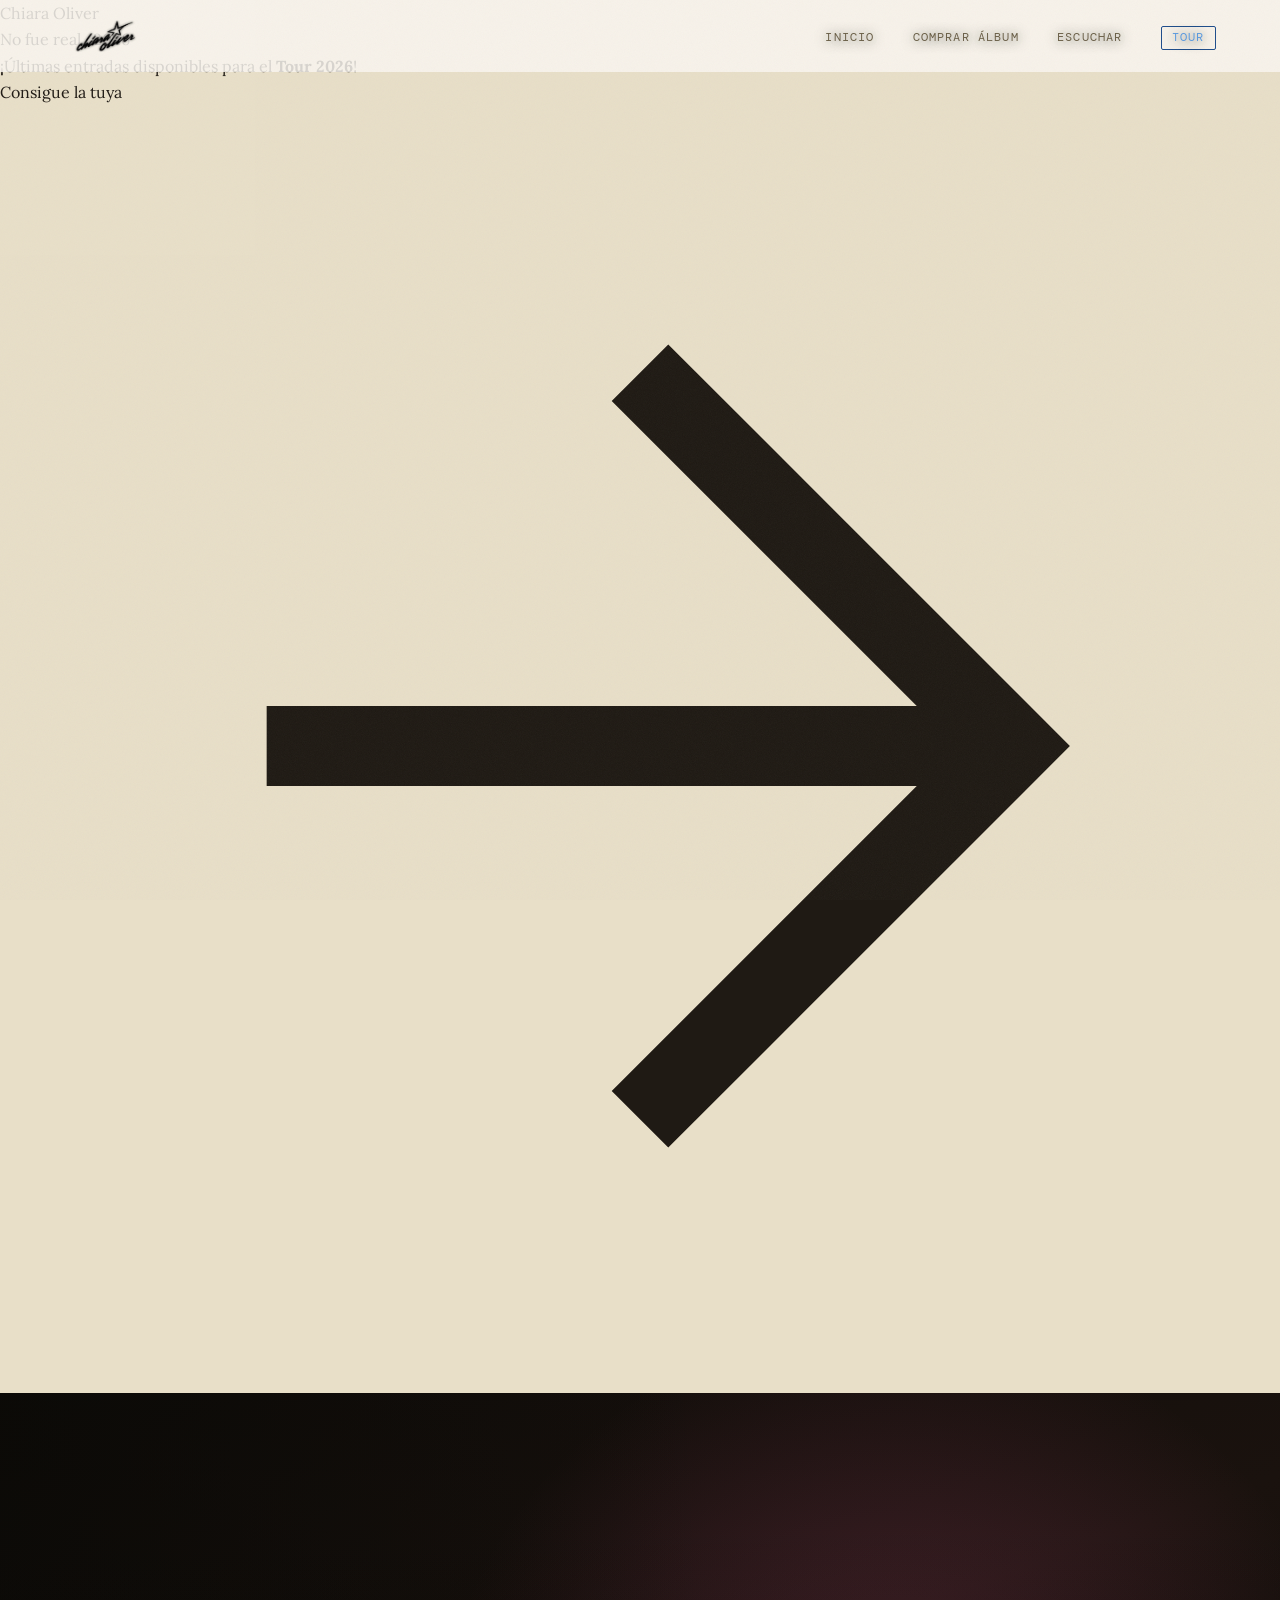
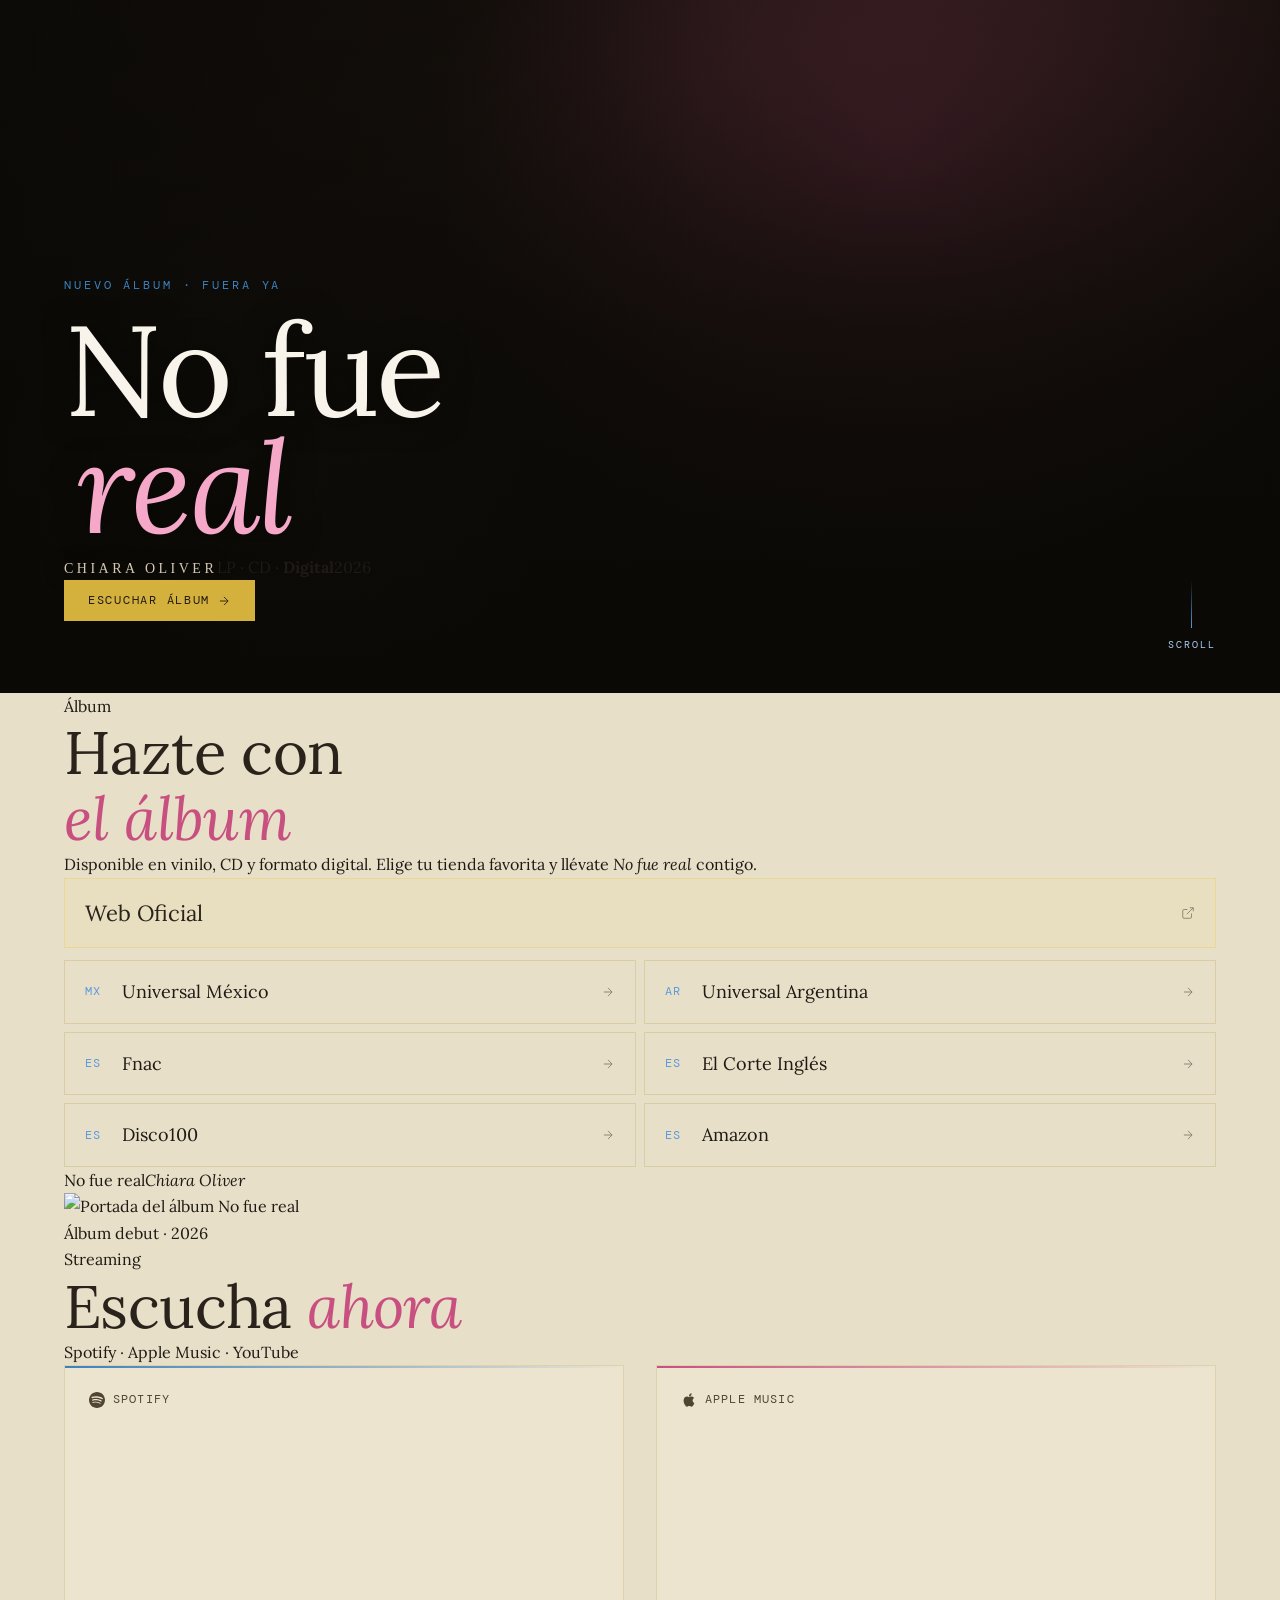
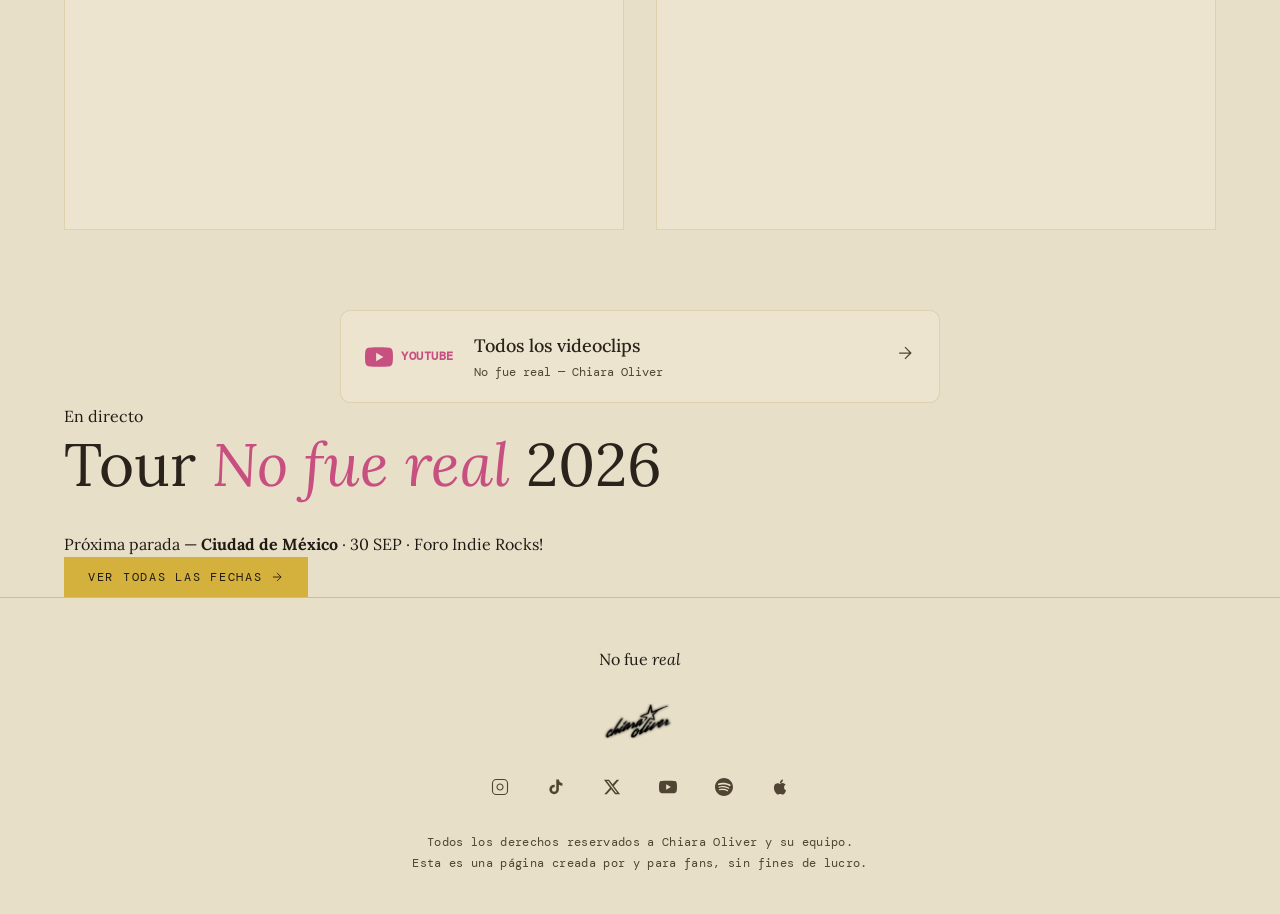
==== commit 25bda21b: "Update index.html" ====
--- a/index.html
+++ b/index.html
@@ -1 +1 @@
-<!DOCTYPE html><html lang="es"><head><meta charset="UTF-8" /><meta name="viewport" content="width=device-width, initial-scale=1.0" /><title>No fue real — Chiara Oliver</title><meta name="description" content="Fan page oficial del álbum 'No fue real' de Chiara Oliver. Escúchalo en Spotify y Apple Music, compra el vinilo o CD, y descubre las fechas del Tour 2026." /><meta property="og:title" content="No fue real — Chiara Oliver" /><meta property="og:description" content="Fan page oficial del álbum 'No fue real' de Chiara Oliver. Escúchalo en streaming, consigue tu copia y vive la gira." /><meta property="og:image" content="https://chiaraoliveroficial.com/cdn/shop/files/portada-nofuereal.png" /><meta property="og:image:width" content="1200" /><meta property="og:image:height" content="1200" /><meta property="og:url" content="https://nofuereal.com" /><meta property="og:type" content="website" /><meta name="twitter:card" content="summary_large_image" /><meta name="twitter:title" content="No fue real — Chiara Oliver" /><meta name="twitter:description" content="Fan page oficial del álbum 'No fue real' de Chiara Oliver. Escúchalo, cómpralo y vive la gira." /><meta name="twitter:image" content="https://chiaraoliveroficial.com/cdn/shop/files/portada-nofuereal.png" /><link rel="stylesheet" href="/assets/style.css" /><link rel="icon" type="image/png" href="/assets/CHIARA_OLIVER_FAVICON_32px.png" /><link rel="preconnect" href="https://fonts.googleapis.com" /><link rel="preconnect" href="https://fonts.gstatic.com" crossorigin /><link href="https://fonts.googleapis.com/css2?family=Lora:ital,wght@0,400;0,500;0,600;1,400&family=Playfair+Display:ital,wght@0,400;0,600;1,400&family=DM+Mono:wght@300;400&display=swap" rel="stylesheet" /></head><body class="page-index"><div class="grain-overlay" aria-hidden="true"></div><header class="site-header" id="site-header"><div class="header-inner"><a href="/" class="logo" aria-label="Chiara Oliver — No fue real"><img src="/assets/logo.png" alt="Chiara Oliver — No fue real" class="logo-img" /></a><button class="nav-toggle" id="nav-toggle" aria-label="Abrir menú" aria-expanded="false"><span></span><span></span></button><nav class="site-nav" id="site-nav" aria-label="Navegación principal"><ul><li><a href="/" class="nav-link">Inicio</a></li><li><a href="#comprar" class="nav-link">Comprar Álbum</a></li><li><a href="#escuchar" class="nav-link">Escuchar</a></li><li><a href="tour/" class="nav-link nav-link--tour">Tour</a></li></ul></nav></div></header><main><section id="inicio" class="hero" aria-label="Portada del álbum"><div class="hero-media"><div class="hero-image-fallback"></div><video autoplay muted loop playsinline class="hero-video"><source src="https://cdn.shopify.com/videos/c/o/v/16e27cbeb4c64da1a8c3f2a5712030eb.mp4" type="video/mp4" /></video></div><div class="hero-vignette" aria-hidden="true"></div><div class="hero-content"><p class="hero-eyebrow fade-in-up" style="--delay:0.2s">Nuevo álbum</p><h1 class="hero-title"><span class="hero-title__line fade-in-up" style="--delay:0.5s">No fue</span><span class="hero-title__line hero-title__line--italic fade-in-up" style="--delay:0.8s">real</span></h1><p class="hero-artist fade-in-up" style="--delay:1.1s">Chiara Oliver</p><div class="hero-buttons fade-in-up" style="--delay:1.4s"><a href="https://chiaraoliver.lnk.to/NoFueRealAlbum" target="_blank" class="cta-primary"><span>ESCUCHAR ÁLBUM</span><svg viewBox="0 0 24 24" fill="none" stroke="currentColor" stroke-width="1.5" aria-hidden="true"><path d="M5 12h14M12 5l7 7-7 7"/></svg></a></div></div><div class="hero-scroll-hint fade-in-up" style="--delay:2s" aria-hidden="true"><div class="scroll-line"></div><span>Scroll</span></div></section><section id="comprar" class="section-comprar" aria-labelledby="comprar-heading"><div class="section-inner"><div class="comprar-editorial"><div class="comprar-cover-wrap reveal"><div class="comprar-cover"><div class="comprar-cover-placeholder"><span>No fue real</span><em>Chiara Oliver</em></div><img src="https://chiaraoliveroficial.com/cdn/shop/files/portada-nofuereal.png" alt="Portada del álbum No fue real" /></div><div class="comprar-cover-shadow" aria-hidden="true"></div></div><div class="comprar-info"><p class="section-label reveal" style="--delay:0.1s">Álbum</p><h2 id="comprar-heading" class="section-title reveal" style="--delay:0.2s">Hazte con<br /><em>el álbum</em></h2><p class="comprar-desc reveal" style="--delay:0.3s"> Disponible en vinilo, CD y formato digital. Elige tu tienda favorita y llévate <em>No fue real</em> contigo. </p><div class="buy-links reveal" style="--delay:0.4s"><a href="https://chiaraoliveroficial.com/collections/no-fue-real" target="_blank" rel="noopener" class="buy-link buy-link--featured"><span class="buy-link__label">Web Oficial</span><svg viewBox="0 0 24 24" fill="none" stroke="currentColor" stroke-width="1.5" aria-hidden="true"><path d="M18 13v6a2 2 0 01-2 2H5a2 2 0 01-2-2V8a2 2 0 012-2h6M15 3h6v6M10 14L21 3"/></svg></a><div class="buy-grid"><a href="https://udiscover.mx/collections/chiara-oliver" target="_blank" rel="noopener" class="buy-link"><span class="buy-link__region">MX</span><span class="buy-link__label">Universal México</span><svg viewBox="0 0 24 24" fill="none" stroke="currentColor" stroke-width="1.5" aria-hidden="true"><path d="M5 12h14M12 5l7 7-7 7"/></svg></a><a href="https://umusicstore.com.ar/collections/chiara-oliver" target="_blank" rel="noopener" class="buy-link"><span class="buy-link__region">AR</span><span class="buy-link__label">Universal Argentina</span><svg viewBox="0 0 24 24" fill="none" stroke="currentColor" stroke-width="1.5" aria-hidden="true"><path d="M5 12h14M12 5l7 7-7 7"/></svg></a><a href="https://www.fnac.es/ia1135026/Chiara-Oliver" target="_blank" rel="noopener" class="buy-link"><span class="buy-link__region">ES</span><span class="buy-link__label">Fnac</span><svg viewBox="0 0 24 24" fill="none" stroke="currentColor" stroke-width="1.5" aria-hidden="true"><path d="M5 12h14M12 5l7 7-7 7"/></svg></a><a href="https://www.elcorteingles.es/bio/chiara-oliver/" target="_blank" rel="noopener" class="buy-link"><span class="buy-link__region">ES</span><span class="buy-link__label">El Corte Inglés</span><svg viewBox="0 0 24 24" fill="none" stroke="currentColor" stroke-width="1.5" aria-hidden="true"><path d="M5 12h14M12 5l7 7-7 7"/></svg></a><a href="https://www.disco100.com/busqueda?search=chiara+oliver" target="_blank" rel="noopener" class="buy-link"><span class="buy-link__region">ES</span><span class="buy-link__label">Disco100</span><svg viewBox="0 0 24 24" fill="none" stroke="currentColor" stroke-width="1.5" aria-hidden="true"><path d="M5 12h14M12 5l7 7-7 7"/></svg></a><a href="https://www.amazon.es/s?k=chiara+oliver" target="_blank" rel="noopener" class="buy-link"><span class="buy-link__region">ES</span><span class="buy-link__label">Amazon</span><svg viewBox="0 0 24 24" fill="none" stroke="currentColor" stroke-width="1.5" aria-hidden="true"><path d="M5 12h14M12 5l7 7-7 7"/></svg></a></div></div></div></div></div></section><section id="escuchar" class="section-escuchar" aria-labelledby="escuchar-heading"><div class="section-inner"><div class="escuchar-header"><p class="section-label reveal">Streaming</p><h2 id="escuchar-heading" class="section-title reveal" style="--delay:0.15s">Escucha <em>ahora</em></h2></div><div class="players-grid reveal" style="--delay:0.2s"><div class="player-wrap player-wrap--spotify"><p class="player-platform"><svg viewBox="0 0 24 24" fill="currentColor" aria-hidden="true"><path d="M12 0C5.4 0 0 5.4 0 12s5.4 12 12 12 12-5.4 12-12S18.66 0 12 0zm5.521 17.34c-.24.359-.66.48-1.021.24-2.82-1.74-6.36-2.101-10.561-1.141-.418.122-.779-.179-.899-.539-.12-.421.18-.78.54-.9 4.56-1.021 8.52-.6 11.64 1.32.42.18.479.659.301 1.02zm1.44-3.3c-.301.42-.841.6-1.262.3-3.239-1.98-8.159-2.58-11.939-1.38-.479.12-1.02-.12-1.14-.6-.12-.48.12-1.021.6-1.141C9.6 9.9 15 10.561 18.72 12.84c.361.181.54.78.241 1.2zm.12-3.36C15.24 8.4 8.82 8.16 5.16 9.301c-.6.179-1.2-.181-1.38-.721-.18-.601.18-1.2.72-1.381 4.26-1.26 11.28-1.02 15.721 1.621.539.3.719 1.02.419 1.56-.299.421-1.02.599-1.559.3z"/></svg> Spotify </p><iframe src="https://open.spotify.com/embed/album/1FwjLwFWI7cQsG9zk91pXx?utm_source=generator&theme=0" width="100%" height="380" frameborder="0" allowfullscreen allow="autoplay; clipboard-write; encrypted-media; fullscreen; picture-in-picture" loading="lazy" title="No fue real en Spotify" ></iframe></div><div class="player-wrap player-wrap--apple"><p class="player-platform"><svg viewBox="0 0 24 24" fill="currentColor" aria-hidden="true"><path d="M18.71 19.5c-.83 1.24-1.71 2.45-3.05 2.47-1.34.03-1.77-.79-3.29-.79-1.53 0-2 .77-3.27.82-1.31.05-2.3-1.32-3.14-2.53C4.25 17 2.94 12.45 4.7 9.39c.87-1.52 2.43-2.48 4.12-2.51 1.28-.02 2.5.87 3.29.87.78 0 2.26-1.07 3.8-.91.65.03 2.47.26 3.64 1.98-.09.06-2.17 1.28-2.15 3.81.03 3.02 2.65 4.03 2.68 4.04-.03.07-.42 1.44-1.38 2.83M13 3.5c.73-.83 1.94-1.46 2.94-1.5.13 1.17-.34 2.35-1.04 3.19-.69.85-1.83 1.51-2.95 1.42-.15-1.15.41-2.35 1.05-3.11z"/></svg> Apple Music </p><iframe allow="autoplay *; encrypted-media *; fullscreen *; clipboard-write" frameborder="0" height="380" style="width:100%;overflow:hidden;border-radius:10px;" sandbox="allow-forms allow-popups allow-same-origin allow-scripts allow-storage-access-by-user-activation allow-top-navigation-by-user-activation" src="https://embed.music.apple.com/es/album/1894076993" title="No fue real en Apple Music" loading="lazy" ></iframe></div></div><div class="videos-section reveal" style="--delay:0.3s"><h3 class="videos-heading">Videoclips</h3><a href="https://www.youtube.com/playlist?list=PLLd88ls_r-L9U0gl0Xq_wXxm2Uy_A4lRr" target="_blank" rel="noopener" class="yt-card reveal" style="--delay:0.3s" aria-label="Ver videoclips en YouTube"><div class="yt-card__icon"><svg viewBox="0 0 24 24" fill="currentColor" aria-hidden="true"><path d="M23.498 6.186a3.016 3.016 0 00-2.122-2.136C19.505 3.545 12 3.545 12 3.545s-7.505 0-9.377.505A3.017 3.017 0 00.502 6.186C0 8.07 0 12 0 12s0 3.93.502 5.814a3.016 3.016 0 002.122 2.136c1.871.505 9.376.505 9.376.505s7.505 0 9.377-.505a3.015 3.015 0 002.122-2.136C24 15.93 24 12 24 12s0-3.93-.502-5.814zM9.545 15.568V8.432L15.818 12l-6.273 3.568z"/></svg><span>YouTube</span></div><div class="yt-card__text"><span class="yt-card__title">Todos los videoclips</span><span class="yt-card__sub">No fue real — Chiara Oliver</span></div><span class="yt-card__arrow"><svg viewBox="0 0 24 24" fill="none" stroke="currentColor" stroke-width="1.5" aria-hidden="true"><path d="M5 12h14M12 5l7 7-7 7"/></svg></span></a></div></div></section><section class="section-tour-cta" aria-label="Enlace a la gira"><div class="section-inner"><div class="tour-cta-block reveal"><p class="section-label">En directo</p><h2 class="tour-cta-title">Tour <em>No fue real</em><br />2026</h2><a href="tour/" class="cta-primary"><span>Ver todas las fechas</span><svg viewBox="0 0 24 24" fill="none" stroke="currentColor" stroke-width="1.5" aria-hidden="true"><path d="M5 12h14M12 5l7 7-7 7"/></svg></a></div></div></section></main><footer class="site-footer" role="contentinfo"><div class="footer-inner"><div class="footer-logo"><img src="/assets/logo.png" alt="Chiara Oliver — No fue real" class="logo-img" /></div><nav class="footer-social" aria-label="Redes sociales"><a href="https://instagram.com/chiaraoliver" target="_blank" rel="noopener" aria-label="Instagram de Chiara Oliver" class="social-link"><svg viewBox="0 0 24 24" fill="none" stroke="currentColor" stroke-width="1.5" aria-hidden="true"><rect x="2" y="2" width="20" height="20" rx="5" ry="5"/><path d="M16 11.37A4 4 0 1112.63 8 4 4 0 0116 11.37z"/><line x1="17.5" y1="6.5" x2="17.51" y2="6.5"/></svg></a><a href="https://tiktok.com/@chiaraoliver" target="_blank" rel="noopener" aria-label="TikTok de Chiara Oliver" class="social-link"><svg viewBox="0 0 24 24" fill="currentColor" aria-hidden="true"><path d="M19.59 6.69a4.83 4.83 0 01-3.77-4.25V2h-3.45v13.67a2.89 2.89 0 01-2.88 2.5 2.89 2.89 0 01-2.89-2.89 2.89 2.89 0 012.89-2.89c.28 0 .54.04.79.1V9.01a6.33 6.33 0 00-.79-.05 6.34 6.34 0 00-6.34 6.34 6.34 6.34 0 006.34 6.34 6.34 6.34 0 006.33-6.34V8.94a8.16 8.16 0 004.77 1.52V7a4.85 4.85 0 01-1-.31z"/></svg></a><a href="https://x.com/chiaraoliver" target="_blank" rel="noopener" aria-label="X (Twitter) de Chiara Oliver" class="social-link"><svg viewBox="0 0 24 24" fill="currentColor" aria-hidden="true"><path d="M18.244 2.25h3.308l-7.227 8.26 8.502 11.24H16.17l-5.214-6.817L4.99 21.75H1.68l7.73-8.835L1.254 2.25H8.08l4.713 6.231zm-1.161 17.52h1.833L7.084 4.126H5.117z"/></svg></a><a href="https://www.youtube.com/playlist?list=PLLd88ls_r-L9U0gl0Xq_wXxm2Uy_A4lRr" target="_blank" rel="noopener" aria-label="Playlist No fue real en YouTube" class="social-link"><svg viewBox="0 0 24 24" fill="currentColor" aria-hidden="true"><path d="M23.498 6.186a3.016 3.016 0 00-2.122-2.136C19.505 3.545 12 3.545 12 3.545s-7.505 0-9.377.505A3.017 3.017 0 00.502 6.186C0 8.07 0 12 0 12s0 3.93.502 5.814a3.016 3.016 0 002.122 2.136c1.871.505 9.376.505 9.376.505s7.505 0 9.377-.505a3.015 3.015 0 002.122-2.136C24 15.93 24 12 24 12s0-3.93-.502-5.814zM9.545 15.568V8.432L15.818 12l-6.273 3.568z"/></svg></a><a href="https://open.spotify.com/album/1FwjLwFWI7cQsG9zk91pXx" target="_blank" rel="noopener" aria-label="No fue real en Spotify" class="social-link"><svg viewBox="0 0 24 24" fill="currentColor" aria-hidden="true"><path d="M12 0C5.4 0 0 5.4 0 12s5.4 12 12 12 12-5.4 12-12S18.66 0 12 0zm5.521 17.34c-.24.359-.66.48-1.021.24-2.82-1.74-6.36-2.101-10.561-1.141-.418.122-.779-.179-.899-.539-.12-.421.18-.78.54-.9 4.56-1.021 8.52-.6 11.64 1.32.42.18.479.659.301 1.02zm1.44-3.3c-.301.42-.841.6-1.262.3-3.239-1.98-8.159-2.58-11.939-1.38-.479.12-1.02-.12-1.14-.6-.12-.48.12-1.021.6-1.141C9.6 9.9 15 10.561 18.72 12.84c.361.181.54.78.241 1.2zm.12-3.36C15.24 8.4 8.82 8.16 5.16 9.301c-.6.179-1.2-.181-1.38-.721-.18-.601.18-1.2.72-1.381 4.26-1.26 11.28-1.02 15.721 1.621.539.3.719 1.02.419 1.56-.299.421-1.02.599-1.559.3z"/></svg></a><a href="https://music.apple.com/album/1894076993" target="_blank" rel="noopener" aria-label="No fue real en Apple Music" class="social-link"><svg viewBox="0 0 24 24" fill="currentColor" aria-hidden="true"><path d="M18.71 19.5c-.83 1.24-1.71 2.45-3.05 2.47-1.34.03-1.77-.79-3.29-.79-1.53 0-2 .77-3.27.82-1.31.05-2.3-1.32-3.14-2.53C4.25 17 2.94 12.45 4.7 9.39c.87-1.52 2.43-2.48 4.12-2.51 1.28-.02 2.5.87 3.29.87.78 0 2.26-1.07 3.8-.91.65.03 2.47.26 3.64 1.98-.09.06-2.17 1.28-2.15 3.81.03 3.02 2.65 4.03 2.68 4.04-.03.07-.42 1.44-1.38 2.83M13 3.5c.73-.83 1.94-1.46 2.94-1.5.13 1.17-.34 2.35-1.04 3.19-.69.85-1.83 1.51-2.95 1.42-.15-1.15.41-2.35 1.05-3.11z"/></svg></a></nav><p class="footer-legal"> Todos los derechos reservados a Chiara Oliver y su equipo.<br /> Esta es una página creada por y para fans, sin fines de lucro. </p></div></footer><script src="/assets/script.js" defer></script></body></html>
+<!DOCTYPE html><html lang="es"><head><meta charset="UTF-8" /><meta name="viewport" content="width=device-width, initial-scale=1.0" /><title>No fue real — Chiara Oliver</title><link rel="canonical" href="https://nofuereal.com/" /><meta name="description" content="Fan page oficial del álbum 'No fue real' de Chiara Oliver. Escúchalo en Spotify y Apple Music, compra el vinilo o CD, y descubre las fechas del Tour 2026." /><meta property="og:title" content="No fue real — Chiara Oliver" /><meta property="og:description" content="Fan page oficial del álbum 'No fue real' de Chiara Oliver. Escúchalo en streaming, consigue tu copia y vive la gira." /><meta property="og:image" content="https://chiaraoliveroficial.com/cdn/shop/files/portada-nofuereal.png" /><meta property="og:image:width" content="1200" /><meta property="og:image:height" content="1200" /><meta property="og:url" content="https://nofuereal.com" /><meta property="og:type" content="website" /><meta name="twitter:card" content="summary_large_image" /><meta name="twitter:title" content="No fue real — Chiara Oliver" /><meta name="twitter:description" content="Fan page oficial del álbum 'No fue real' de Chiara Oliver. Escúchalo, cómpralo y vive la gira." /><meta name="twitter:image" content="https://chiaraoliveroficial.com/cdn/shop/files/portada-nofuereal.png" /><link rel="stylesheet" href="/assets/style.css" /><link rel="icon" type="image/png" href="/assets/CHIARA_OLIVER_FAVICON_32px.png" /><link rel="preconnect" href="https://fonts.googleapis.com" /><link rel="preconnect" href="https://fonts.gstatic.com" crossorigin /><link href="https://fonts.googleapis.com/css2?family=Fraunces:ital,opsz,wght@0,9..144,300..600;1,9..144,300..600&family=Lora:ital,wght@0,400;0,500;0,600;1,400&family=DM+Mono:wght@300;400&display=swap" rel="stylesheet" /></head><body class="page-index"><div class="grain-overlay" aria-hidden="true"></div><div class="spine spine--left" aria-hidden="true"><span>Chiara Oliver</span></div><div class="spine spine--right" aria-hidden="true"><span>No fue real · 2026</span></div><header class="site-header" id="site-header"><div class="header-inner"><a href="/" class="logo" aria-label="Chiara Oliver — No fue real"><img src="/assets/logo.png" alt="Chiara Oliver — No fue real" class="logo-img" /></a><button class="nav-toggle" id="nav-toggle" aria-label="Abrir menú" aria-expanded="false"><span></span><span></span></button><nav class="site-nav" id="site-nav" aria-label="Navegación principal"><ul><li><a href="/" class="nav-link">Inicio</a></li><li><a href="#comprar" class="nav-link">Comprar Álbum</a></li><li><a href="#escuchar" class="nav-link">Escuchar</a></li><li><a href="tour/" class="nav-link nav-link--tour">Tour</a></li></ul></nav></div></header><div class="tour-banner2"><div class="tour-banner2-inner"><span class="tour-banner2__dot" aria-hidden="true"></span><p class="tour-banner2__text">¡Últimas entradas disponibles para el <strong>Tour 2026</strong>!</p><a href="tour/" class="tour-banner2__link">Consigue la tuya <svg viewBox="0 0 24 24" fill="none" stroke="currentColor" stroke-width="1.5"><path d="M5 12h14M12 5l7 7-7 7"/></svg></a></div></div><main><section id="inicio" class="hero" aria-label="Portada del álbum"><div class="hero-media"><div class="hero-image-fallback"></div><video autoplay muted loop playsinline class="hero-video"><source src="https://cdn.shopify.com/videos/c/o/v/16e27cbeb4c64da1a8c3f2a5712030eb.mp4" type="video/mp4" /></video></div><div class="hero-vignette" aria-hidden="true"></div><div class="hero-content"><p class="hero-eyebrow fade-in-up" style="--delay:0.2s">Nuevo álbum · Fuera ya</p><h1 class="hero-title"><span class="hero-title__line fade-in-up" style="--delay:0.5s">No fue</span><span class="hero-title__line hero-title__line--italic fade-in-up" style="--delay:0.8s">real</span></h1><div class="hero-masthead fade-in-up" style="--delay:1.1s"><div class="hero-meta"><span class="hero-artist">Chiara Oliver</span><span class="hero-meta__item">LP · CD · <strong>Digital</strong></span><span class="hero-meta__item">2026</span></div><a href="https://chiaraoliver.lnk.to/NoFueRealAlbum" target="_blank" class="cta-primary"><span>ESCUCHAR ÁLBUM</span><svg viewBox="0 0 24 24" fill="none" stroke="currentColor" stroke-width="1.5" aria-hidden="true"><path d="M5 12h14M12 5l7 7-7 7"/></svg></a></div></div><div class="hero-scroll-hint fade-in-up" style="--delay:2s" aria-hidden="true"><div class="scroll-line"></div><span>Scroll</span></div></section><section id="comprar" class="album" aria-labelledby="comprar-heading"><div class="section-inner"><div class="album-inner"><div class="album-head"><p class="section-eyebrow reveal">Álbum</p><h2 id="comprar-heading" class="section-title album-title reveal" style="--delay:0.1s">Hazte con<br /><em class="em-ghost">el álbum</em></h2><p class="album-desc reveal" style="--delay:0.2s">Disponible en vinilo, CD y formato digital. Elige tu tienda favorita y llévate <em>No fue real</em> contigo.</p><div class="buy-links reveal" style="--delay:0.3s"><a href="https://chiaraoliveroficial.com/collections/no-fue-real" target="_blank" rel="noopener" class="buy-link buy-link--featured"><span class="buy-link__label">Web Oficial</span><svg viewBox="0 0 24 24" fill="none" stroke="currentColor" stroke-width="1.5" aria-hidden="true"><path d="M18 13v6a2 2 0 01-2 2H5a2 2 0 01-2-2V8a2 2 0 012-2h6M15 3h6v6M10 14L21 3"/></svg></a><div class="buy-grid"><a href="https://udiscover.mx/collections/chiara-oliver" target="_blank" rel="noopener" class="buy-link"><span class="buy-link__region">MX</span><span class="buy-link__label">Universal México</span><svg viewBox="0 0 24 24" fill="none" stroke="currentColor" stroke-width="1.5" aria-hidden="true"><path d="M5 12h14M12 5l7 7-7 7"/></svg></a><a href="https://umusicstore.com.ar/collections/chiara-oliver" target="_blank" rel="noopener" class="buy-link"><span class="buy-link__region">AR</span><span class="buy-link__label">Universal Argentina</span><svg viewBox="0 0 24 24" fill="none" stroke="currentColor" stroke-width="1.5" aria-hidden="true"><path d="M5 12h14M12 5l7 7-7 7"/></svg></a><a href="https://www.fnac.es/ia1135026/Chiara-Oliver" target="_blank" rel="noopener" class="buy-link"><span class="buy-link__region">ES</span><span class="buy-link__label">Fnac</span><svg viewBox="0 0 24 24" fill="none" stroke="currentColor" stroke-width="1.5" aria-hidden="true"><path d="M5 12h14M12 5l7 7-7 7"/></svg></a><a href="https://www.elcorteingles.es/bio/chiara-oliver/" target="_blank" rel="noopener" class="buy-link"><span class="buy-link__region">ES</span><span class="buy-link__label">El Corte Inglés</span><svg viewBox="0 0 24 24" fill="none" stroke="currentColor" stroke-width="1.5" aria-hidden="true"><path d="M5 12h14M12 5l7 7-7 7"/></svg></a><a href="https://www.disco100.com/busqueda?search=chiara+oliver" target="_blank" rel="noopener" class="buy-link"><span class="buy-link__region">ES</span><span class="buy-link__label">Disco100</span><svg viewBox="0 0 24 24" fill="none" stroke="currentColor" stroke-width="1.5" aria-hidden="true"><path d="M5 12h14M12 5l7 7-7 7"/></svg></a><a href="https://www.amazon.es/s?k=chiara+oliver" target="_blank" rel="noopener" class="buy-link"><span class="buy-link__region">ES</span><span class="buy-link__label">Amazon</span><svg viewBox="0 0 24 24" fill="none" stroke="currentColor" stroke-width="1.5" aria-hidden="true"><path d="M5 12h14M12 5l7 7-7 7"/></svg></a></div></div></div><div class="album-object reveal" style="--delay:0.15s"><div class="album-cover"><div class="album-cover-placeholder"><span>No fue real</span><em>Chiara Oliver</em></div><img src="https://chiaraoliveroficial.com/cdn/shop/files/portada-nofuereal.png" alt="Portada del álbum No fue real" /></div><div class="album-glow" aria-hidden="true"></div><span class="album-caption" aria-hidden="true">Álbum debut · 2026</span></div></div></div></section><section id="escuchar" class="listen" aria-labelledby="escuchar-heading"><div class="section-inner"><div class="listen-head"><div><p class="section-eyebrow reveal">Streaming</p><h2 id="escuchar-heading" class="section-title reveal" style="--delay:0.1s">Escucha <em class="em-ghost">ahora</em></h2></div><p class="section-index reveal" style="--delay:0.15s">Spotify · Apple Music · YouTube</p></div><div class="players-grid reveal" style="--delay:0.2s"><div class="player-wrap player-wrap--spotify"><p class="player-platform"><svg viewBox="0 0 24 24" fill="currentColor" aria-hidden="true"><path d="M12 0C5.4 0 0 5.4 0 12s5.4 12 12 12 12-5.4 12-12S18.66 0 12 0zm5.521 17.34c-.24.359-.66.48-1.021.24-2.82-1.74-6.36-2.101-10.561-1.141-.418.122-.779-.179-.899-.539-.12-.421.18-.78.54-.9 4.56-1.021 8.52-.6 11.64 1.32.42.18.479.659.301 1.02zm1.44-3.3c-.301.42-.841.6-1.262.3-3.239-1.98-8.159-2.58-11.939-1.38-.479.12-1.02-.12-1.14-.6-.12-.48.12-1.021.6-1.141C9.6 9.9 15 10.561 18.72 12.84c.361.181.54.78.241 1.2zm.12-3.36C15.24 8.4 8.82 8.16 5.16 9.301c-.6.179-1.2-.181-1.38-.721-.18-.601.18-1.2.72-1.381 4.26-1.26 11.28-1.02 15.721 1.621.539.3.719 1.02.419 1.56-.299.421-1.02.599-1.559.3z"/></svg> Spotify</p><iframe src="https://open.spotify.com/embed/album/1FwjLwFWI7cQsG9zk91pXx?utm_source=generator&theme=0" width="100%" height="380" frameborder="0" allowfullscreen allow="autoplay; clipboard-write; encrypted-media; fullscreen; picture-in-picture" loading="lazy" title="No fue real en Spotify"></iframe></div><div class="player-wrap player-wrap--apple"><p class="player-platform"><svg viewBox="0 0 24 24" fill="currentColor" aria-hidden="true"><path d="M18.71 19.5c-.83 1.24-1.71 2.45-3.05 2.47-1.34.03-1.77-.79-3.29-.79-1.53 0-2 .77-3.27.82-1.31.05-2.3-1.32-3.14-2.53C4.25 17 2.94 12.45 4.7 9.39c.87-1.52 2.43-2.48 4.12-2.51 1.28-.02 2.5.87 3.29.87.78 0 2.26-1.07 3.8-.91.65.03 2.47.26 3.64 1.98-.09.06-2.17 1.28-2.15 3.81.03 3.02 2.65 4.03 2.68 4.04-.03.07-.42 1.44-1.38 2.83M13 3.5c.73-.83 1.94-1.46 2.94-1.5.13 1.17-.34 2.35-1.04 3.19-.69.85-1.83 1.51-2.95 1.42-.15-1.15.41-2.35 1.05-3.11z"/></svg> Apple Music</p><iframe allow="autoplay *; encrypted-media *; fullscreen *; clipboard-write" frameborder="0" height="380" style="width:100%;overflow:hidden;border-radius:10px;" sandbox="allow-forms allow-popups allow-same-origin allow-scripts allow-storage-access-by-user-activation allow-top-navigation-by-user-activation" src="https://embed.music.apple.com/es/album/1894076993" title="No fue real en Apple Music" loading="lazy"></iframe></div></div><a href="https://www.youtube.com/playlist?list=PLLd88ls_r-L9U0gl0Xq_wXxm2Uy_A4lRr" target="_blank" rel="noopener" class="yt-card reveal" style="--delay:0.25s" aria-label="Ver videoclips en YouTube"><div class="yt-card__icon"><svg viewBox="0 0 24 24" fill="currentColor" aria-hidden="true"><path d="M23.498 6.186a3.016 3.016 0 00-2.122-2.136C19.505 3.545 12 3.545 12 3.545s-7.505 0-9.377.505A3.017 3.017 0 00.502 6.186C0 8.07 0 12 0 12s0 3.93.502 5.814a3.016 3.016 0 002.122 2.136c1.871.505 9.376.505 9.376.505s7.505 0 9.377-.505a3.015 3.015 0 002.122-2.136C24 15.93 24 12 24 12s0-3.93-.502-5.814zM9.545 15.568V8.432L15.818 12l-6.273 3.568z"/></svg><span>YouTube</span></div><div class="yt-card__text"><span class="yt-card__title">Todos los videoclips</span><span class="yt-card__sub">No fue real — Chiara Oliver</span></div><span class="yt-card__arrow"><svg viewBox="0 0 24 24" fill="none" stroke="currentColor" stroke-width="1.5" aria-hidden="true"><path d="M5 12h14M12 5l7 7-7 7"/></svg></span></a></div></section><section class="tour-cta" aria-label="Enlace a la gira"><div class="section-inner"><div class="tour-cta-inner reveal"><p class="section-eyebrow">En directo</p><h2 class="tour-cta-title">Tour <em>No fue real</em> 2026</h2><p class="tour-cta-next">Próxima parada — <strong>Ciudad de México</strong> · 30 SEP · Foro Indie Rocks!</p><a href="tour/" class="cta-primary"><span>Ver todas las fechas</span><svg viewBox="0 0 24 24" fill="none" stroke="currentColor" stroke-width="1.5" aria-hidden="true"><path d="M5 12h14M12 5l7 7-7 7"/></svg></a></div></div></section></main><footer class="site-footer" role="contentinfo"><div class="footer-inner"><p class="footer-wordmark reveal">No fue <em>real</em></p><div class="footer-logo"><img src="/assets/logo.png" alt="Chiara Oliver — No fue real" class="logo-img" /></div><nav class="footer-social" aria-label="Redes sociales"><a href="https://instagram.com/chiaraoliver" target="_blank" rel="noopener" aria-label="Instagram de Chiara Oliver" class="social-link"><svg viewBox="0 0 24 24" fill="none" stroke="currentColor" stroke-width="1.5" aria-hidden="true"><rect x="2" y="2" width="20" height="20" rx="5" ry="5"/><path d="M16 11.37A4 4 0 1112.63 8 4 4 0 0116 11.37z"/><line x1="17.5" y1="6.5" x2="17.51" y2="6.5"/></svg></a><a href="https://tiktok.com/@chiaraoliver" target="_blank" rel="noopener" aria-label="TikTok de Chiara Oliver" class="social-link"><svg viewBox="0 0 24 24" fill="currentColor" aria-hidden="true"><path d="M19.59 6.69a4.83 4.83 0 01-3.77-4.25V2h-3.45v13.67a2.89 2.89 0 01-2.88 2.5 2.89 2.89 0 01-2.89-2.89 2.89 2.89 0 012.89-2.89c.28 0 .54.04.79.1V9.01a6.33 6.33 0 00-.79-.05 6.34 6.34 0 00-6.34 6.34 6.34 6.34 0 006.34 6.34 6.34 6.34 0 006.33-6.34V8.94a8.16 8.16 0 004.77 1.52V7a4.85 4.85 0 01-1-.31z"/></svg></a><a href="https://x.com/chiaraoliver" target="_blank" rel="noopener" aria-label="X (Twitter) de Chiara Oliver" class="social-link"><svg viewBox="0 0 24 24" fill="currentColor" aria-hidden="true"><path d="M18.244 2.25h3.308l-7.227 8.26 8.502 11.24H16.17l-5.214-6.817L4.99 21.75H1.68l7.73-8.835L1.254 2.25H8.08l4.713 6.231zm-1.161 17.52h1.833L7.084 4.126H5.117z"/></svg></a><a href="https://www.youtube.com/playlist?list=PLLd88ls_r-L9U0gl0Xq_wXxm2Uy_A4lRr" target="_blank" rel="noopener" aria-label="Playlist No fue real en YouTube" class="social-link"><svg viewBox="0 0 24 24" fill="currentColor" aria-hidden="true"><path d="M23.498 6.186a3.016 3.016 0 00-2.122-2.136C19.505 3.545 12 3.545 12 3.545s-7.505 0-9.377.505A3.017 3.017 0 00.502 6.186C0 8.07 0 12 0 12s0 3.93.502 5.814a3.016 3.016 0 002.122 2.136c1.871.505 9.376.505 9.376.505s7.505 0 9.377-.505a3.015 3.015 0 002.122-2.136C24 15.93 24 12 24 12s0-3.93-.502-5.814zM9.545 15.568V8.432L15.818 12l-6.273 3.568z"/></svg></a><a href="https://open.spotify.com/album/1FwjLwFWI7cQsG9zk91pXx" target="_blank" rel="noopener" aria-label="No fue real en Spotify" class="social-link"><svg viewBox="0 0 24 24" fill="currentColor" aria-hidden="true"><path d="M12 0C5.4 0 0 5.4 0 12s5.4 12 12 12 12-5.4 12-12S18.66 0 12 0zm5.521 17.34c-.24.359-.66.48-1.021.24-2.82-1.74-6.36-2.101-10.561-1.141-.418.122-.779-.179-.899-.539-.12-.421.18-.78.54-.9 4.56-1.021 8.52-.6 11.64 1.32.42.18.479.659.301 1.02zm1.44-3.3c-.301.42-.841.6-1.262.3-3.239-1.98-8.159-2.58-11.939-1.38-.479.12-1.02-.12-1.14-.6-.12-.48.12-1.021.6-1.141C9.6 9.9 15 10.561 18.72 12.84c.361.181.54.78.241 1.2zm.12-3.36C15.24 8.4 8.82 8.16 5.16 9.301c-.6.179-1.2-.181-1.38-.721-.18-.601.18-1.2.72-1.381 4.26-1.26 11.28-1.02 15.721 1.621.539.3.719 1.02.419 1.56-.299.421-1.02.599-1.559.3z"/></svg></a><a href="https://music.apple.com/album/1894076993" target="_blank" rel="noopener" aria-label="No fue real en Apple Music" class="social-link"><svg viewBox="0 0 24 24" fill="currentColor" aria-hidden="true"><path d="M18.71 19.5c-.83 1.24-1.71 2.45-3.05 2.47-1.34.03-1.77-.79-3.29-.79-1.53 0-2 .77-3.27.82-1.31.05-2.3-1.32-3.14-2.53C4.25 17 2.94 12.45 4.7 9.39c.87-1.52 2.43-2.48 4.12-2.51 1.28-.02 2.5.87 3.29.87.78 0 2.26-1.07 3.8-.91.65.03 2.47.26 3.64 1.98-.09.06-2.17 1.28-2.15 3.81.03 3.02 2.65 4.03 2.68 4.04-.03.07-.42 1.44-1.38 2.83M13 3.5c.73-.83 1.94-1.46 2.94-1.5.13 1.17-.34 2.35-1.04 3.19-.69.85-1.83 1.51-2.95 1.42-.15-1.15.41-2.35 1.05-3.11z"/></svg></a></nav><p class="footer-legal">Todos los derechos reservados a Chiara Oliver y su equipo.<br />Esta es una página creada por y para fans, sin fines de lucro.</p></div></footer><script src="/assets/script.js" defer></script></body></html>
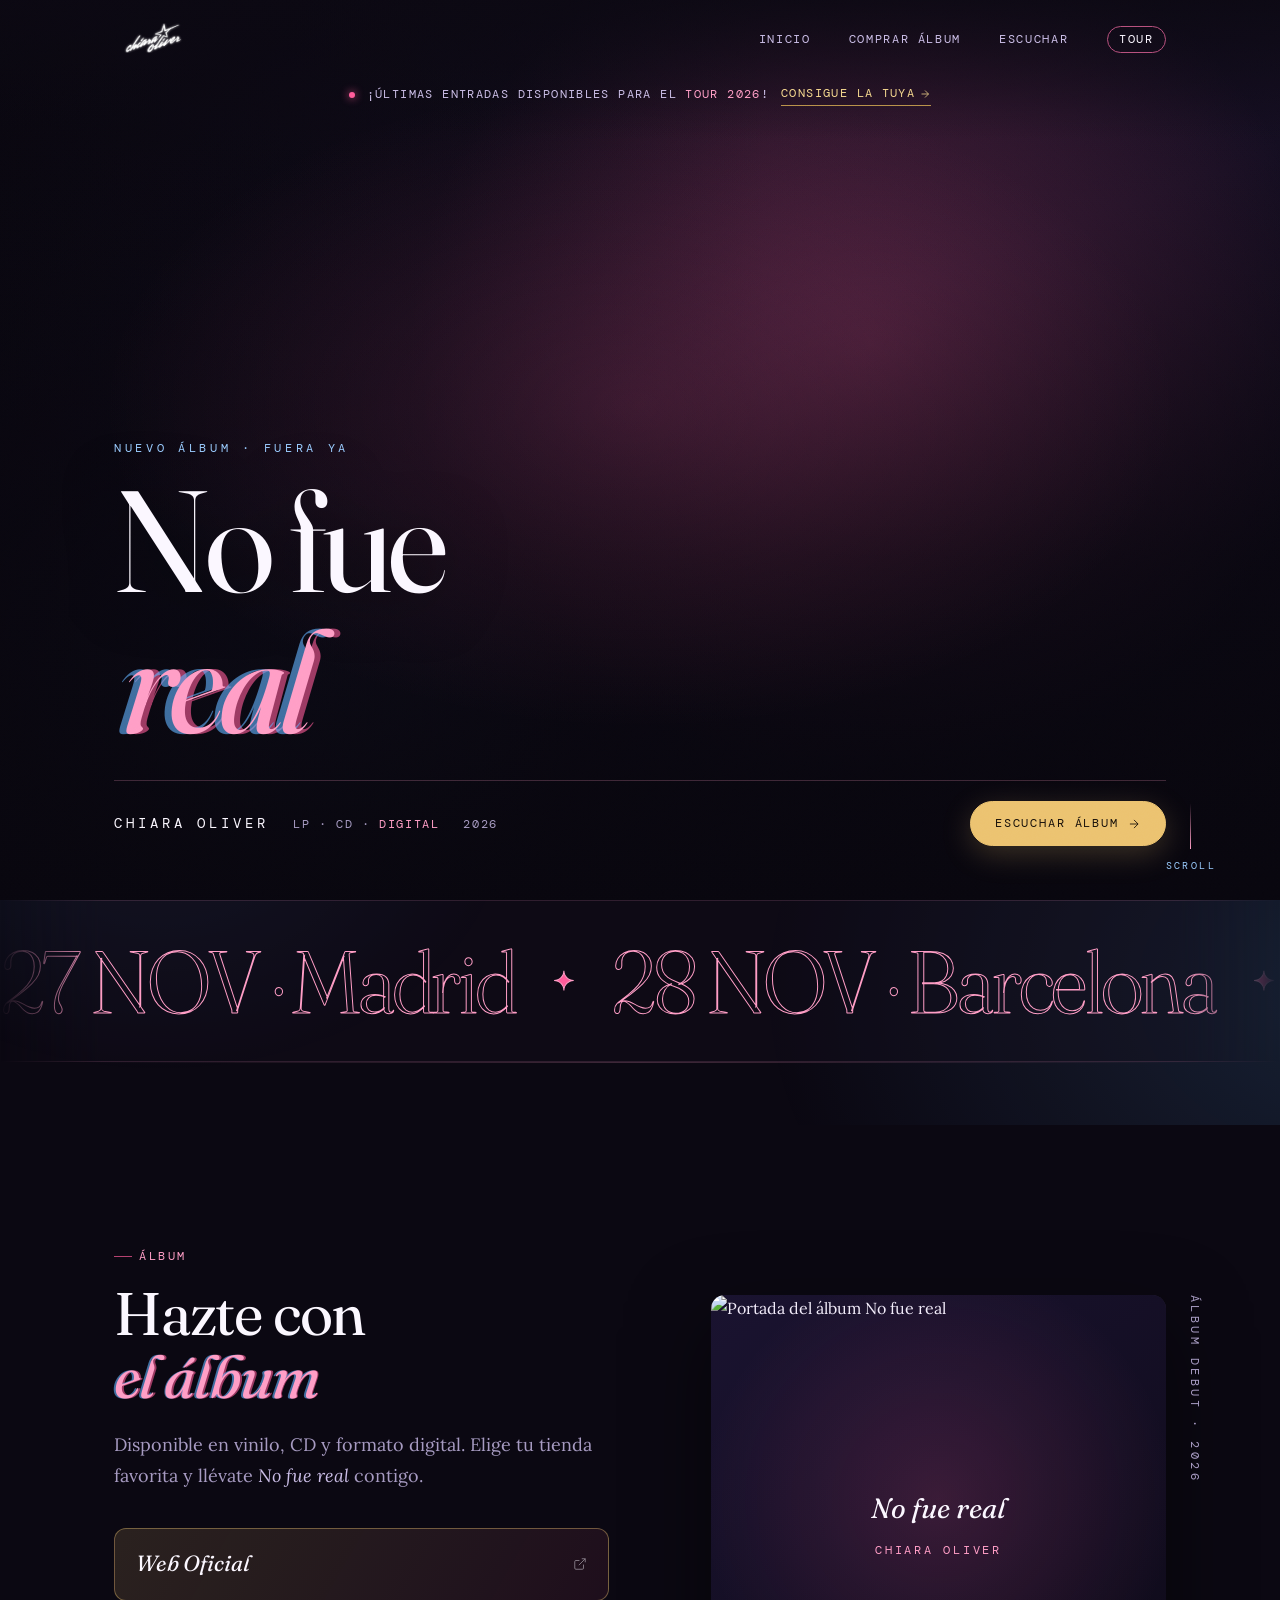
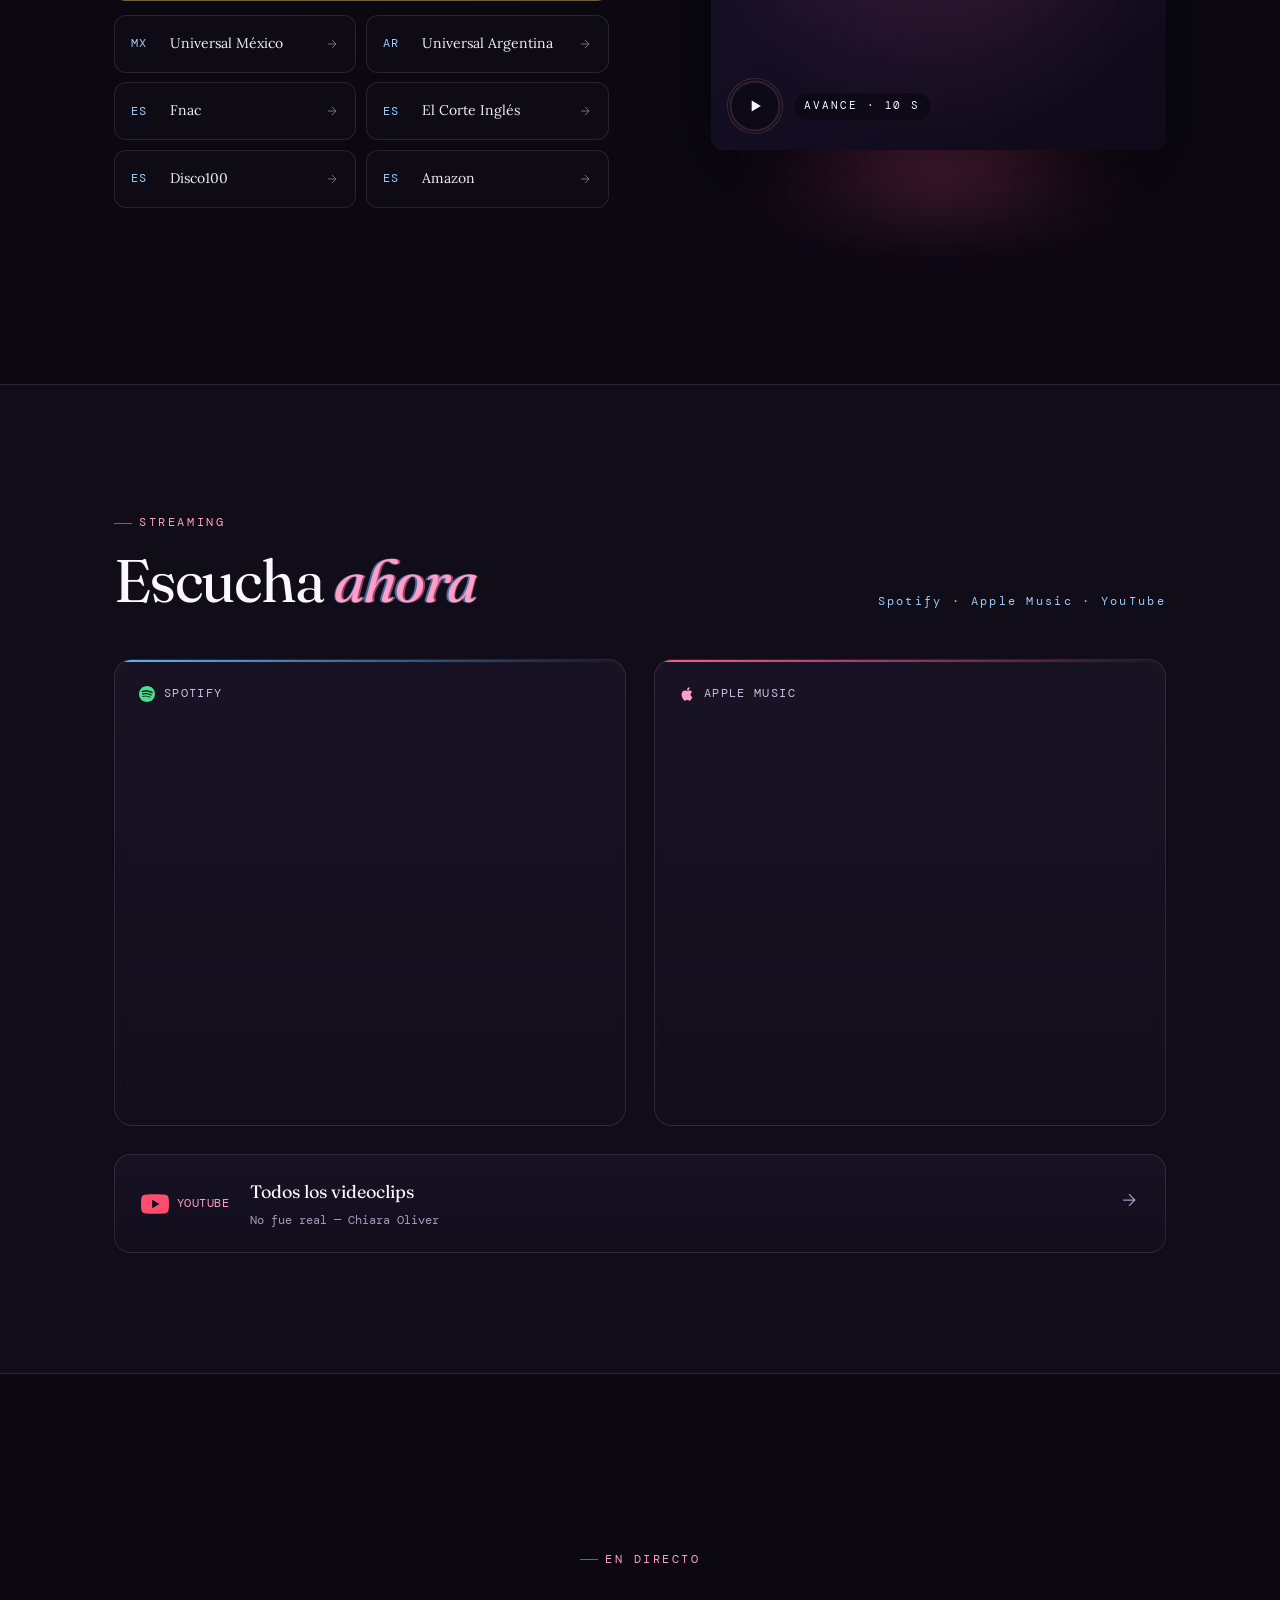
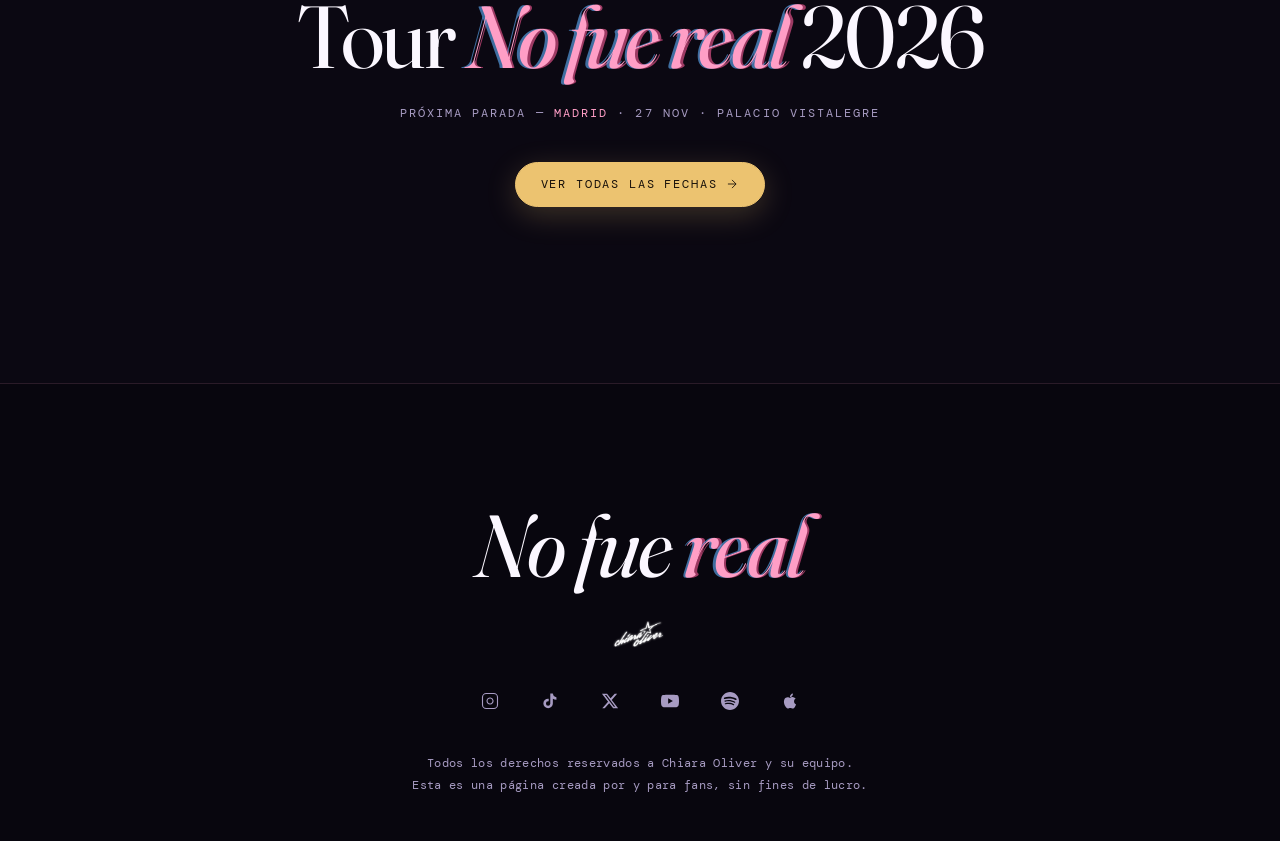
==== commit 2b0258cd: "Update index.html" ====
--- a/index.html
+++ b/index.html
@@ -1 +1 @@
-<!DOCTYPE html><html lang="es"><head><meta charset="UTF-8" /><meta name="viewport" content="width=device-width, initial-scale=1.0" /><title>No fue real — Chiara Oliver</title><link rel="canonical" href="https://nofuereal.com/" /><meta name="description" content="Fan page oficial del álbum 'No fue real' de Chiara Oliver. Escúchalo en Spotify y Apple Music, compra el vinilo o CD, y descubre las fechas del Tour 2026." /><meta property="og:title" content="No fue real — Chiara Oliver" /><meta property="og:description" content="Fan page oficial del álbum 'No fue real' de Chiara Oliver. Escúchalo en streaming, consigue tu copia y vive la gira." /><meta property="og:image" content="https://chiaraoliveroficial.com/cdn/shop/files/portada-nofuereal.png" /><meta property="og:image:width" content="1200" /><meta property="og:image:height" content="1200" /><meta property="og:url" content="https://nofuereal.com" /><meta property="og:type" content="website" /><meta name="twitter:card" content="summary_large_image" /><meta name="twitter:title" content="No fue real — Chiara Oliver" /><meta name="twitter:description" content="Fan page oficial del álbum 'No fue real' de Chiara Oliver. Escúchalo, cómpralo y vive la gira." /><meta name="twitter:image" content="https://chiaraoliveroficial.com/cdn/shop/files/portada-nofuereal.png" /><link rel="stylesheet" href="/assets/style.css" /><link rel="icon" type="image/png" href="/assets/CHIARA_OLIVER_FAVICON_32px.png" /><link rel="preconnect" href="https://fonts.googleapis.com" /><link rel="preconnect" href="https://fonts.gstatic.com" crossorigin /><link href="https://fonts.googleapis.com/css2?family=Fraunces:ital,opsz,wght@0,9..144,300..600;1,9..144,300..600&family=Lora:ital,wght@0,400;0,500;0,600;1,400&family=DM+Mono:wght@300;400&display=swap" rel="stylesheet" /></head><body class="page-index"><div class="grain-overlay" aria-hidden="true"></div><div class="spine spine--left" aria-hidden="true"><span>Chiara Oliver</span></div><div class="spine spine--right" aria-hidden="true"><span>No fue real · 2026</span></div><header class="site-header" id="site-header"><div class="header-inner"><a href="/" class="logo" aria-label="Chiara Oliver — No fue real"><img src="/assets/logo.png" alt="Chiara Oliver — No fue real" class="logo-img" /></a><button class="nav-toggle" id="nav-toggle" aria-label="Abrir menú" aria-expanded="false"><span></span><span></span></button><nav class="site-nav" id="site-nav" aria-label="Navegación principal"><ul><li><a href="/" class="nav-link">Inicio</a></li><li><a href="#comprar" class="nav-link">Comprar Álbum</a></li><li><a href="#escuchar" class="nav-link">Escuchar</a></li><li><a href="tour/" class="nav-link nav-link--tour">Tour</a></li></ul></nav></div></header><div class="tour-banner2"><div class="tour-banner2-inner"><span class="tour-banner2__dot" aria-hidden="true"></span><p class="tour-banner2__text">¡Últimas entradas disponibles para el <strong>Tour 2026</strong>!</p><a href="tour/" class="tour-banner2__link">Consigue la tuya <svg viewBox="0 0 24 24" fill="none" stroke="currentColor" stroke-width="1.5"><path d="M5 12h14M12 5l7 7-7 7"/></svg></a></div></div><main><section id="inicio" class="hero" aria-label="Portada del álbum"><div class="hero-media"><div class="hero-image-fallback"></div><video autoplay muted loop playsinline class="hero-video"><source src="https://cdn.shopify.com/videos/c/o/v/16e27cbeb4c64da1a8c3f2a5712030eb.mp4" type="video/mp4" /></video></div><div class="hero-vignette" aria-hidden="true"></div><div class="hero-content"><p class="hero-eyebrow fade-in-up" style="--delay:0.2s">Nuevo álbum · Fuera ya</p><h1 class="hero-title"><span class="hero-title__line fade-in-up" style="--delay:0.5s">No fue</span><span class="hero-title__line hero-title__line--italic fade-in-up" style="--delay:0.8s">real</span></h1><div class="hero-masthead fade-in-up" style="--delay:1.1s"><div class="hero-meta"><span class="hero-artist">Chiara Oliver</span><span class="hero-meta__item">LP · CD · <strong>Digital</strong></span><span class="hero-meta__item">2026</span></div><a href="https://chiaraoliver.lnk.to/NoFueRealAlbum" target="_blank" class="cta-primary"><span>ESCUCHAR ÁLBUM</span><svg viewBox="0 0 24 24" fill="none" stroke="currentColor" stroke-width="1.5" aria-hidden="true"><path d="M5 12h14M12 5l7 7-7 7"/></svg></a></div></div><div class="hero-scroll-hint fade-in-up" style="--delay:2s" aria-hidden="true"><div class="scroll-line"></div><span>Scroll</span></div></section><section id="comprar" class="album" aria-labelledby="comprar-heading"><div class="section-inner"><div class="album-inner"><div class="album-head"><p class="section-eyebrow reveal">Álbum</p><h2 id="comprar-heading" class="section-title album-title reveal" style="--delay:0.1s">Hazte con<br /><em class="em-ghost">el álbum</em></h2><p class="album-desc reveal" style="--delay:0.2s">Disponible en vinilo, CD y formato digital. Elige tu tienda favorita y llévate <em>No fue real</em> contigo.</p><div class="buy-links reveal" style="--delay:0.3s"><a href="https://chiaraoliveroficial.com/collections/no-fue-real" target="_blank" rel="noopener" class="buy-link buy-link--featured"><span class="buy-link__label">Web Oficial</span><svg viewBox="0 0 24 24" fill="none" stroke="currentColor" stroke-width="1.5" aria-hidden="true"><path d="M18 13v6a2 2 0 01-2 2H5a2 2 0 01-2-2V8a2 2 0 012-2h6M15 3h6v6M10 14L21 3"/></svg></a><div class="buy-grid"><a href="https://udiscover.mx/collections/chiara-oliver" target="_blank" rel="noopener" class="buy-link"><span class="buy-link__region">MX</span><span class="buy-link__label">Universal México</span><svg viewBox="0 0 24 24" fill="none" stroke="currentColor" stroke-width="1.5" aria-hidden="true"><path d="M5 12h14M12 5l7 7-7 7"/></svg></a><a href="https://umusicstore.com.ar/collections/chiara-oliver" target="_blank" rel="noopener" class="buy-link"><span class="buy-link__region">AR</span><span class="buy-link__label">Universal Argentina</span><svg viewBox="0 0 24 24" fill="none" stroke="currentColor" stroke-width="1.5" aria-hidden="true"><path d="M5 12h14M12 5l7 7-7 7"/></svg></a><a href="https://www.fnac.es/ia1135026/Chiara-Oliver" target="_blank" rel="noopener" class="buy-link"><span class="buy-link__region">ES</span><span class="buy-link__label">Fnac</span><svg viewBox="0 0 24 24" fill="none" stroke="currentColor" stroke-width="1.5" aria-hidden="true"><path d="M5 12h14M12 5l7 7-7 7"/></svg></a><a href="https://www.elcorteingles.es/bio/chiara-oliver/" target="_blank" rel="noopener" class="buy-link"><span class="buy-link__region">ES</span><span class="buy-link__label">El Corte Inglés</span><svg viewBox="0 0 24 24" fill="none" stroke="currentColor" stroke-width="1.5" aria-hidden="true"><path d="M5 12h14M12 5l7 7-7 7"/></svg></a><a href="https://www.disco100.com/busqueda?search=chiara+oliver" target="_blank" rel="noopener" class="buy-link"><span class="buy-link__region">ES</span><span class="buy-link__label">Disco100</span><svg viewBox="0 0 24 24" fill="none" stroke="currentColor" stroke-width="1.5" aria-hidden="true"><path d="M5 12h14M12 5l7 7-7 7"/></svg></a><a href="https://www.amazon.es/s?k=chiara+oliver" target="_blank" rel="noopener" class="buy-link"><span class="buy-link__region">ES</span><span class="buy-link__label">Amazon</span><svg viewBox="0 0 24 24" fill="none" stroke="currentColor" stroke-width="1.5" aria-hidden="true"><path d="M5 12h14M12 5l7 7-7 7"/></svg></a></div></div></div><div class="album-object reveal" style="--delay:0.15s"><div class="album-cover"><div class="album-cover-placeholder"><span>No fue real</span><em>Chiara Oliver</em></div><img src="https://chiaraoliveroficial.com/cdn/shop/files/portada-nofuereal.png" alt="Portada del álbum No fue real" /></div><div class="album-glow" aria-hidden="true"></div><span class="album-caption" aria-hidden="true">Álbum debut · 2026</span></div></div></div></section><section id="escuchar" class="listen" aria-labelledby="escuchar-heading"><div class="section-inner"><div class="listen-head"><div><p class="section-eyebrow reveal">Streaming</p><h2 id="escuchar-heading" class="section-title reveal" style="--delay:0.1s">Escucha <em class="em-ghost">ahora</em></h2></div><p class="section-index reveal" style="--delay:0.15s">Spotify · Apple Music · YouTube</p></div><div class="players-grid reveal" style="--delay:0.2s"><div class="player-wrap player-wrap--spotify"><p class="player-platform"><svg viewBox="0 0 24 24" fill="currentColor" aria-hidden="true"><path d="M12 0C5.4 0 0 5.4 0 12s5.4 12 12 12 12-5.4 12-12S18.66 0 12 0zm5.521 17.34c-.24.359-.66.48-1.021.24-2.82-1.74-6.36-2.101-10.561-1.141-.418.122-.779-.179-.899-.539-.12-.421.18-.78.54-.9 4.56-1.021 8.52-.6 11.64 1.32.42.18.479.659.301 1.02zm1.44-3.3c-.301.42-.841.6-1.262.3-3.239-1.98-8.159-2.58-11.939-1.38-.479.12-1.02-.12-1.14-.6-.12-.48.12-1.021.6-1.141C9.6 9.9 15 10.561 18.72 12.84c.361.181.54.78.241 1.2zm.12-3.36C15.24 8.4 8.82 8.16 5.16 9.301c-.6.179-1.2-.181-1.38-.721-.18-.601.18-1.2.72-1.381 4.26-1.26 11.28-1.02 15.721 1.621.539.3.719 1.02.419 1.56-.299.421-1.02.599-1.559.3z"/></svg> Spotify</p><iframe src="https://open.spotify.com/embed/album/1FwjLwFWI7cQsG9zk91pXx?utm_source=generator&theme=0" width="100%" height="380" frameborder="0" allowfullscreen allow="autoplay; clipboard-write; encrypted-media; fullscreen; picture-in-picture" loading="lazy" title="No fue real en Spotify"></iframe></div><div class="player-wrap player-wrap--apple"><p class="player-platform"><svg viewBox="0 0 24 24" fill="currentColor" aria-hidden="true"><path d="M18.71 19.5c-.83 1.24-1.71 2.45-3.05 2.47-1.34.03-1.77-.79-3.29-.79-1.53 0-2 .77-3.27.82-1.31.05-2.3-1.32-3.14-2.53C4.25 17 2.94 12.45 4.7 9.39c.87-1.52 2.43-2.48 4.12-2.51 1.28-.02 2.5.87 3.29.87.78 0 2.26-1.07 3.8-.91.65.03 2.47.26 3.64 1.98-.09.06-2.17 1.28-2.15 3.81.03 3.02 2.65 4.03 2.68 4.04-.03.07-.42 1.44-1.38 2.83M13 3.5c.73-.83 1.94-1.46 2.94-1.5.13 1.17-.34 2.35-1.04 3.19-.69.85-1.83 1.51-2.95 1.42-.15-1.15.41-2.35 1.05-3.11z"/></svg> Apple Music</p><iframe allow="autoplay *; encrypted-media *; fullscreen *; clipboard-write" frameborder="0" height="380" style="width:100%;overflow:hidden;border-radius:10px;" sandbox="allow-forms allow-popups allow-same-origin allow-scripts allow-storage-access-by-user-activation allow-top-navigation-by-user-activation" src="https://embed.music.apple.com/es/album/1894076993" title="No fue real en Apple Music" loading="lazy"></iframe></div></div><a href="https://www.youtube.com/playlist?list=PLLd88ls_r-L9U0gl0Xq_wXxm2Uy_A4lRr" target="_blank" rel="noopener" class="yt-card reveal" style="--delay:0.25s" aria-label="Ver videoclips en YouTube"><div class="yt-card__icon"><svg viewBox="0 0 24 24" fill="currentColor" aria-hidden="true"><path d="M23.498 6.186a3.016 3.016 0 00-2.122-2.136C19.505 3.545 12 3.545 12 3.545s-7.505 0-9.377.505A3.017 3.017 0 00.502 6.186C0 8.07 0 12 0 12s0 3.93.502 5.814a3.016 3.016 0 002.122 2.136c1.871.505 9.376.505 9.376.505s7.505 0 9.377-.505a3.015 3.015 0 002.122-2.136C24 15.93 24 12 24 12s0-3.93-.502-5.814zM9.545 15.568V8.432L15.818 12l-6.273 3.568z"/></svg><span>YouTube</span></div><div class="yt-card__text"><span class="yt-card__title">Todos los videoclips</span><span class="yt-card__sub">No fue real — Chiara Oliver</span></div><span class="yt-card__arrow"><svg viewBox="0 0 24 24" fill="none" stroke="currentColor" stroke-width="1.5" aria-hidden="true"><path d="M5 12h14M12 5l7 7-7 7"/></svg></span></a></div></section><section class="tour-cta" aria-label="Enlace a la gira"><div class="section-inner"><div class="tour-cta-inner reveal"><p class="section-eyebrow">En directo</p><h2 class="tour-cta-title">Tour <em>No fue real</em> 2026</h2><p class="tour-cta-next">Próxima parada — <strong>Ciudad de México</strong> · 30 SEP · Foro Indie Rocks!</p><a href="tour/" class="cta-primary"><span>Ver todas las fechas</span><svg viewBox="0 0 24 24" fill="none" stroke="currentColor" stroke-width="1.5" aria-hidden="true"><path d="M5 12h14M12 5l7 7-7 7"/></svg></a></div></div></section></main><footer class="site-footer" role="contentinfo"><div class="footer-inner"><p class="footer-wordmark reveal">No fue <em>real</em></p><div class="footer-logo"><img src="/assets/logo.png" alt="Chiara Oliver — No fue real" class="logo-img" /></div><nav class="footer-social" aria-label="Redes sociales"><a href="https://instagram.com/chiaraoliver" target="_blank" rel="noopener" aria-label="Instagram de Chiara Oliver" class="social-link"><svg viewBox="0 0 24 24" fill="none" stroke="currentColor" stroke-width="1.5" aria-hidden="true"><rect x="2" y="2" width="20" height="20" rx="5" ry="5"/><path d="M16 11.37A4 4 0 1112.63 8 4 4 0 0116 11.37z"/><line x1="17.5" y1="6.5" x2="17.51" y2="6.5"/></svg></a><a href="https://tiktok.com/@chiaraoliver" target="_blank" rel="noopener" aria-label="TikTok de Chiara Oliver" class="social-link"><svg viewBox="0 0 24 24" fill="currentColor" aria-hidden="true"><path d="M19.59 6.69a4.83 4.83 0 01-3.77-4.25V2h-3.45v13.67a2.89 2.89 0 01-2.88 2.5 2.89 2.89 0 01-2.89-2.89 2.89 2.89 0 012.89-2.89c.28 0 .54.04.79.1V9.01a6.33 6.33 0 00-.79-.05 6.34 6.34 0 00-6.34 6.34 6.34 6.34 0 006.34 6.34 6.34 6.34 0 006.33-6.34V8.94a8.16 8.16 0 004.77 1.52V7a4.85 4.85 0 01-1-.31z"/></svg></a><a href="https://x.com/chiaraoliver" target="_blank" rel="noopener" aria-label="X (Twitter) de Chiara Oliver" class="social-link"><svg viewBox="0 0 24 24" fill="currentColor" aria-hidden="true"><path d="M18.244 2.25h3.308l-7.227 8.26 8.502 11.24H16.17l-5.214-6.817L4.99 21.75H1.68l7.73-8.835L1.254 2.25H8.08l4.713 6.231zm-1.161 17.52h1.833L7.084 4.126H5.117z"/></svg></a><a href="https://www.youtube.com/playlist?list=PLLd88ls_r-L9U0gl0Xq_wXxm2Uy_A4lRr" target="_blank" rel="noopener" aria-label="Playlist No fue real en YouTube" class="social-link"><svg viewBox="0 0 24 24" fill="currentColor" aria-hidden="true"><path d="M23.498 6.186a3.016 3.016 0 00-2.122-2.136C19.505 3.545 12 3.545 12 3.545s-7.505 0-9.377.505A3.017 3.017 0 00.502 6.186C0 8.07 0 12 0 12s0 3.93.502 5.814a3.016 3.016 0 002.122 2.136c1.871.505 9.376.505 9.376.505s7.505 0 9.377-.505a3.015 3.015 0 002.122-2.136C24 15.93 24 12 24 12s0-3.93-.502-5.814zM9.545 15.568V8.432L15.818 12l-6.273 3.568z"/></svg></a><a href="https://open.spotify.com/album/1FwjLwFWI7cQsG9zk91pXx" target="_blank" rel="noopener" aria-label="No fue real en Spotify" class="social-link"><svg viewBox="0 0 24 24" fill="currentColor" aria-hidden="true"><path d="M12 0C5.4 0 0 5.4 0 12s5.4 12 12 12 12-5.4 12-12S18.66 0 12 0zm5.521 17.34c-.24.359-.66.48-1.021.24-2.82-1.74-6.36-2.101-10.561-1.141-.418.122-.779-.179-.899-.539-.12-.421.18-.78.54-.9 4.56-1.021 8.52-.6 11.64 1.32.42.18.479.659.301 1.02zm1.44-3.3c-.301.42-.841.6-1.262.3-3.239-1.98-8.159-2.58-11.939-1.38-.479.12-1.02-.12-1.14-.6-.12-.48.12-1.021.6-1.141C9.6 9.9 15 10.561 18.72 12.84c.361.181.54.78.241 1.2zm.12-3.36C15.24 8.4 8.82 8.16 5.16 9.301c-.6.179-1.2-.181-1.38-.721-.18-.601.18-1.2.72-1.381 4.26-1.26 11.28-1.02 15.721 1.621.539.3.719 1.02.419 1.56-.299.421-1.02.599-1.559.3z"/></svg></a><a href="https://music.apple.com/album/1894076993" target="_blank" rel="noopener" aria-label="No fue real en Apple Music" class="social-link"><svg viewBox="0 0 24 24" fill="currentColor" aria-hidden="true"><path d="M18.71 19.5c-.83 1.24-1.71 2.45-3.05 2.47-1.34.03-1.77-.79-3.29-.79-1.53 0-2 .77-3.27.82-1.31.05-2.3-1.32-3.14-2.53C4.25 17 2.94 12.45 4.7 9.39c.87-1.52 2.43-2.48 4.12-2.51 1.28-.02 2.5.87 3.29.87.78 0 2.26-1.07 3.8-.91.65.03 2.47.26 3.64 1.98-.09.06-2.17 1.28-2.15 3.81.03 3.02 2.65 4.03 2.68 4.04-.03.07-.42 1.44-1.38 2.83M13 3.5c.73-.83 1.94-1.46 2.94-1.5.13 1.17-.34 2.35-1.04 3.19-.69.85-1.83 1.51-2.95 1.42-.15-1.15.41-2.35 1.05-3.11z"/></svg></a></nav><p class="footer-legal">Todos los derechos reservados a Chiara Oliver y su equipo.<br />Esta es una página creada por y para fans, sin fines de lucro.</p></div></footer><script src="/assets/script.js" defer></script></body></html>
+<!DOCTYPE html><html lang="es"><head><meta charset="UTF-8" /><meta name="viewport" content="width=device-width, initial-scale=1.0" /><title>No fue real — Chiara Oliver</title><link rel="canonical" href="https://nofuereal.com/" /><meta name="description" content="Fan page oficial del álbum 'No fue real' de Chiara Oliver. Escúchalo en Spotify y Apple Music, compra el vinilo o CD, y descubre las fechas del Tour 2026." /><meta property="og:title" content="No fue real — Chiara Oliver" /><meta property="og:description" content="Fan page oficial del álbum 'No fue real' de Chiara Oliver. Escúchalo en streaming, consigue tu copia y vive la gira." /><meta property="og:image" content="https://chiaraoliveroficial.com/cdn/shop/files/portada-nofuereal.png" /><meta property="og:image:width" content="1200" /><meta property="og:image:height" content="1200" /><meta property="og:url" content="https://nofuereal.com" /><meta property="og:type" content="website" /><meta name="twitter:card" content="summary_large_image" /><meta name="twitter:title" content="No fue real — Chiara Oliver" /><meta name="twitter:description" content="Fan page oficial del álbum 'No fue real' de Chiara Oliver. Escúchalo, cómpralo y vive la gira." /><meta name="twitter:image" content="https://chiaraoliveroficial.com/cdn/shop/files/portada-nofuereal.png" /><script>try { if (localStorage.getItem('nfr-alt-mode') === '1') document.documentElement.classList.add('theme-alt') } catch (e) { }</script><link rel="stylesheet" href="/assets/style.css" /><link rel="icon" type="image/png" href="/assets/CHIARA_OLIVER_FAVICON_32px.png" /><script type="application/ld+json"> { "@context": "https://schema.org", "@graph": [ { "@type": "Person", "@id": "https://nofuereal.com/#chiara-oliver", "name": "Chiara Oliver", "jobTitle": "Cantautora", "url": "https://chiaraoliveroficial.com", "image": "https://is1-ssl.mzstatic.com/image/thumb/AMCArtistImages221/v4/af/31/6b/af316bf5-3411-0a77-aa62-f6770b264490/ami-identity-b9616d48b6e379dc224ef7c7ee4527a7-2026-03-01T20-36-02.851Z_cropped.png/1200x1200bb.jpg", "sameAs": [ "https://instagram.com/chiaraoliver", "https://tiktok.com/@chiara0liver", "https://x.com/chiaraoliver", "https://www.youtube.com/@chiaraoliver4045", "https://open.spotify.com/artist/5zeSRJxJzaOyxt9p4kxMLg", "https://music.apple.com/artist/1603999441" ] }, { "@type": "MusicAlbum", "@id": "https://nofuereal.com/#no-fue-real", "name": "No fue real", "datePublished": "2026-05-08", "numTracks": 13, "url": "https://nofuereal.com/", "image": "https://chiaraoliveroficial.com/cdn/shop/files/portada-nofuereal.png", "inLanguage": "es", "albumProductionType": "https://schema.org/StudioAlbum", "albumReleaseType": "https://schema.org/AlbumRelease", "byArtist": { "@id": "https://nofuereal.com/#chiara-oliver" }, "track": [ { "@type": "MusicRecording", "name": "me puse a escribir (intro)" }, { "@type": "MusicRecording", "name": "puzzle" }, { "@type": "MusicRecording", "name": "margaritas" }, { "@type": "MusicRecording", "name": "parte de mí" }, { "@type": "MusicRecording", "name": "no fue real" }, { "@type": "MusicRecording", "name": "lo siento x ser yo" }, { "@type": "MusicRecording", "name": "una más" }, { "@type": "MusicRecording", "name": "es mejor así" }, { "@type": "MusicRecording", "name": "me & my girls" }, { "@type": "MusicRecording", "name": "calle luna" }, { "@type": "MusicRecording", "name": "un minuto +" }, { "@type": "MusicRecording", "name": "si te tuviera aquí" }, { "@type": "MusicRecording", "name": "2+2=5" } ], "sameAs": [ "https://open.spotify.com/album/1FwjLwFWI7cQsG9zk91pXx", "https://music.apple.com/album/1894076993", "https://music.amazon.es/albums/B0GYBMM8G9", "https://music.youtube.com/playlist?list=OLAK5uy_ld3eqhf4FI8zmAkZ3rvXfT-4LTY3mOtGQ", "https://tidal.com/browse/album/520620390", "https://deezer.com/album/973348741" ], "potentialAction": { "@type": "ListenAction", "target": [ { "@type": "EntryPoint", "urlTemplate": "https://open.spotify.com/album/1FwjLwFWI7cQsG9zk91pXx", "actionPlatform": "https://schema.org/DesktopWebPlatform" }, { "@type": "EntryPoint", "urlTemplate": "https://music.apple.com/album/1894076993", "actionPlatform": "https://schema.org/DesktopWebPlatform" }, { "@type": "EntryPoint", "urlTemplate": "https://music.amazon.es/albums/B0GYBMM8G9", "actionPlatform": "https://schema.org/DesktopWebPlatform" }, { "@type": "EntryPoint", "urlTemplate": "https://music.youtube.com/playlist?list=OLAK5uy_ld3eqhf4FI8zmAkZ3rvXfT-4LTY3mOtGQ", "actionPlatform": "https://schema.org/DesktopWebPlatform" }, { "@type": "EntryPoint", "urlTemplate": "https://tidal.com/browse/album/520620390", "actionPlatform": "https://schema.org/DesktopWebPlatform" }, { "@type": "EntryPoint", "urlTemplate": "https://deezer.com/album/973348741", "actionPlatform": "https://schema.org/DesktopWebPlatform" } ] } } ] } </script><link rel="preconnect" href="https://fonts.googleapis.com" /><link rel="preconnect" href="https://fonts.gstatic.com" crossorigin /><link href="https://fonts.googleapis.com/css2?family=Fraunces:ital,opsz,wght@0,9..144,300..600;1,9..144,300..600&family=Lora:ital,wght@0,400;0,500;0,600;1,400&family=DM+Mono:wght@300;400&display=swap" rel="stylesheet" /></head><body class="page-index"><div class="grain-overlay" aria-hidden="true"></div><div class="spine spine--left" aria-hidden="true"><span>Chiara Oliver</span></div><div class="spine spine--right" aria-hidden="true"><span>No fue real · 2026</span></div><header class="site-header" id="site-header"><div class="header-inner"><a href="/" class="logo" aria-label="Chiara Oliver — No fue real"><img src="/assets/logo.png" alt="Chiara Oliver — No fue real" class="logo-img" /></a><button class="nav-toggle" id="nav-toggle" aria-label="Abrir menú" aria-expanded="false"><span></span><span></span></button><nav class="site-nav" id="site-nav" aria-label="Navegación principal"><ul><li><a href="/" class="nav-link">Inicio</a></li><li><a href="#comprar" class="nav-link">Comprar Álbum</a></li><li><a href="https://chiaraoliver.lnk.to/NoFueRealAlbum" class="nav-link">Escuchar</a></li><li><a href="tour/" class="nav-link nav-link--tour">Tour</a></li></ul></nav></div></header><div class="tour-banner2"><div class="tour-banner2-inner"><span class="tour-banner2__dot" aria-hidden="true"></span><p class="tour-banner2__text">¡Últimas entradas disponibles para el <strong>Tour 2026</strong>!</p><a href="tour/" class="tour-banner2__link">Consigue la tuya <svg viewBox="0 0 24 24" fill="none" stroke="currentColor" stroke-width="1.5"><path d="M5 12h14M12 5l7 7-7 7" /></svg></a></div></div><main><section id="inicio" class="hero" aria-label="Portada del álbum"><div class="hero-media"><div class="hero-image-fallback"></div><video autoplay muted loop playsinline class="hero-video"><source src="https://cdn.shopify.com/videos/c/o/v/16e27cbeb4c64da1a8c3f2a5712030eb.mp4" type="video/mp4" /></video></div><div class="hero-vignette" aria-hidden="true"></div><div class="hero-content"><p class="hero-eyebrow fade-in-up" style="--delay:0.2s">Nuevo álbum · Fuera ya</p><h1 class="hero-title"><span class="hero-title__line fade-in-up" style="--delay:0.5s">No fue</span><span class="hero-title__line hero-title__line--italic fade-in-up" style="--delay:0.8s">real</span></h1><div class="hero-masthead fade-in-up" style="--delay:1.1s"><div class="hero-meta"><span class="hero-artist">Chiara Oliver</span><span class="hero-meta__item">LP · CD · <strong>Digital</strong></span><span class="hero-meta__item">2026</span></div><a href="https://chiaraoliver.lnk.to/NoFueRealAlbum" target="_blank" class="cta-primary"><span>ESCUCHAR ÁLBUM</span><svg viewBox="0 0 24 24" fill="none" stroke="currentColor" stroke-width="1.5" aria-hidden="true"><path d="M5 12h14M12 5l7 7-7 7" /></svg></a></div></div><div class="hero-scroll-hint fade-in-up" style="--delay:2s" aria-hidden="true"><div class="scroll-line"></div><span>Scroll</span></div></section><section class="marquee" aria-label="Fechas del tour y títulos de canciones"><div class="marquee__track" data-marquee><ul class="marquee__list"><li class="marquee__item marquee__item--date">27 NOV · Madrid</li><li class="marquee__item marquee__item--date">28 NOV · Barcelona</li></ul></div></section><section id="comprar" class="album" aria-labelledby="comprar-heading"><div class="section-inner"><div class="album-inner"><div class="album-head"><p class="section-eyebrow reveal">Álbum</p><h2 id="comprar-heading" class="section-title album-title reveal" style="--delay:0.1s">Hazte con<br /><em class="em-ghost">el álbum</em></h2><p class="album-desc reveal" style="--delay:0.2s">Disponible en vinilo, CD y formato digital. Elige tu tienda favorita y llévate <em>No fue real</em> contigo.</p><div class="buy-links reveal" style="--delay:0.3s"><a href="https://chiaraoliveroficial.com/collections/no-fue-real" target="_blank" rel="noopener" class="buy-link buy-link--featured"><span class="buy-link__label">Web Oficial</span><svg viewBox="0 0 24 24" fill="none" stroke="currentColor" stroke-width="1.5" aria-hidden="true"><path d="M18 13v6a2 2 0 01-2 2H5a2 2 0 01-2-2V8a2 2 0 012-2h6M15 3h6v6M10 14L21 3" /></svg></a><div class="buy-grid"><a href="https://udiscover.mx/collections/chiara-oliver" target="_blank" rel="noopener" class="buy-link"><span class="buy-link__region">MX</span><span class="buy-link__label">Universal México</span><svg viewBox="0 0 24 24" fill="none" stroke="currentColor" stroke-width="1.5" aria-hidden="true"><path d="M5 12h14M12 5l7 7-7 7" /></svg></a><a href="https://umusicstore.com.ar/collections/chiara-oliver" target="_blank" rel="noopener" class="buy-link"><span class="buy-link__region">AR</span><span class="buy-link__label">Universal Argentina</span><svg viewBox="0 0 24 24" fill="none" stroke="currentColor" stroke-width="1.5" aria-hidden="true"><path d="M5 12h14M12 5l7 7-7 7" /></svg></a><a href="https://www.fnac.es/ia1135026/Chiara-Oliver" target="_blank" rel="noopener" class="buy-link"><span class="buy-link__region">ES</span><span class="buy-link__label">Fnac</span><svg viewBox="0 0 24 24" fill="none" stroke="currentColor" stroke-width="1.5" aria-hidden="true"><path d="M5 12h14M12 5l7 7-7 7" /></svg></a><a href="https://www.elcorteingles.es/bio/chiara-oliver/" target="_blank" rel="noopener" class="buy-link"><span class="buy-link__region">ES</span><span class="buy-link__label">El Corte Inglés</span><svg viewBox="0 0 24 24" fill="none" stroke="currentColor" stroke-width="1.5" aria-hidden="true"><path d="M5 12h14M12 5l7 7-7 7" /></svg></a><a href="https://www.disco100.com/busqueda?search=chiara+oliver" target="_blank" rel="noopener" class="buy-link"><span class="buy-link__region">ES</span><span class="buy-link__label">Disco100</span><svg viewBox="0 0 24 24" fill="none" stroke="currentColor" stroke-width="1.5" aria-hidden="true"><path d="M5 12h14M12 5l7 7-7 7" /></svg></a><a href="https://www.amazon.es/s?k=chiara+oliver" target="_blank" rel="noopener" class="buy-link"><span class="buy-link__region">ES</span><span class="buy-link__label">Amazon</span><svg viewBox="0 0 24 24" fill="none" stroke="currentColor" stroke-width="1.5" aria-hidden="true"><path d="M5 12h14M12 5l7 7-7 7" /></svg></a></div></div></div><div class="album-object reveal" style="--delay:0.15s"><div class="album-cover"><div class="album-cover-placeholder"><span>No fue real</span><em>Chiara Oliver</em></div><img src="https://chiaraoliveroficial.com/cdn/shop/files/portada-nofuereal.png" alt="Portada del álbum No fue real" /><div class="snippet" data-snippet data-src="/assets/lo-siento-x-ser-yo.m4a" data-start="0" data-duration="15" loop><button class="snippet__btn" type="button" aria-pressed="false" aria-label="Escuchar fragmento de 10 segundos"><svg class="snippet__ring" viewBox="0 0 48 48" aria-hidden="true"><circle class="snippet__track" cx="24" cy="24" r="21" stroke="var(--c-divider)" /><circle class="snippet__progress" cx="24" cy="24" r="21" /></svg><svg class="snippet__icon snippet__icon--play" viewBox="0 0 24 24" aria-hidden="true"><path d="M8 5.5v13l11-6.5z" /></svg><svg class="snippet__icon snippet__icon--pause" viewBox="0 0 24 24" aria-hidden="true"><path d="M7 5h3.5v14H7zM13.5 5H17v14h-3.5z" /></svg></button><span class="snippet__label">Avance · 10 s</span></div></div><div class="album-glow" aria-hidden="true"></div><span class="album-caption" aria-hidden="true">Álbum debut · 2026</span></div></div></div></section><section id="escuchar" class="listen" aria-labelledby="escuchar-heading"><div class="section-inner"><div class="listen-head"><div><p class="section-eyebrow reveal">Streaming</p><h2 id="escuchar-heading" class="section-title reveal" style="--delay:0.1s">Escucha <em class="em-ghost">ahora</em></h2></div><p class="section-index reveal" style="--delay:0.15s">Spotify · Apple Music · YouTube</p></div><div class="players-grid reveal" style="--delay:0.2s"><div class="player-wrap player-wrap--spotify"><a href="https://open.spotify.com/album/1FwjLwFWI7cQsG9zk91pXx" target="_blank"><p class="player-platform"><svg viewBox="0 0 24 24" fill="currentColor" aria-hidden="true"><path d="M12 0C5.4 0 0 5.4 0 12s5.4 12 12 12 12-5.4 12-12S18.66 0 12 0zm5.521 17.34c-.24.359-.66.48-1.021.24-2.82-1.74-6.36-2.101-10.561-1.141-.418.122-.779-.179-.899-.539-.12-.421.18-.78.54-.9 4.56-1.021 8.52-.6 11.64 1.32.42.18.479.659.301 1.02zm1.44-3.3c-.301.42-.841.6-1.262.3-3.239-1.98-8.159-2.58-11.939-1.38-.479.12-1.02-.12-1.14-.6-.12-.48.12-1.021.6-1.141C9.6 9.9 15 10.561 18.72 12.84c.361.181.54.78.241 1.2zm.12-3.36C15.24 8.4 8.82 8.16 5.16 9.301c-.6.179-1.2-.181-1.38-.721-.18-.601.18-1.2.72-1.381 4.26-1.26 11.28-1.02 15.721 1.621.539.3.719 1.02.419 1.56-.299.421-1.02.599-1.559.3z" /></svg> Spotify</p></a><iframe src="https://open.spotify.com/embed/album/1FwjLwFWI7cQsG9zk91pXx?utm_source=generator&theme=0" width="100%" height="380" frameborder="0" allowfullscreen allow="autoplay; clipboard-write; encrypted-media; fullscreen; picture-in-picture" loading="lazy" title="No fue real en Spotify"></iframe></div><div class="player-wrap player-wrap--apple"><a href="https://music.apple.com/album/1894076993" target="_blank"><p class="player-platform"><svg viewBox="0 0 24 24" fill="currentColor" aria-hidden="true"><path d="M18.71 19.5c-.83 1.24-1.71 2.45-3.05 2.47-1.34.03-1.77-.79-3.29-.79-1.53 0-2 .77-3.27.82-1.31.05-2.3-1.32-3.14-2.53C4.25 17 2.94 12.45 4.7 9.39c.87-1.52 2.43-2.48 4.12-2.51 1.28-.02 2.5.87 3.29.87.78 0 2.26-1.07 3.8-.91.65.03 2.47.26 3.64 1.98-.09.06-2.17 1.28-2.15 3.81.03 3.02 2.65 4.03 2.68 4.04-.03.07-.42 1.44-1.38 2.83M13 3.5c.73-.83 1.94-1.46 2.94-1.5.13 1.17-.34 2.35-1.04 3.19-.69.85-1.83 1.51-2.95 1.42-.15-1.15.41-2.35 1.05-3.11z" /></svg> Apple Music</p></a><iframe allow="autoplay *; encrypted-media *; fullscreen *; clipboard-write" frameborder="0" height="380" style="width:100%;overflow:hidden;border-radius:10px;" sandbox="allow-forms allow-popups allow-same-origin allow-scripts allow-storage-access-by-user-activation allow-top-navigation-by-user-activation" src="https://embed.music.apple.com/es/album/1894076993" title="No fue real en Apple Music" loading="lazy"></iframe></div></div><a href="https://www.youtube.com/playlist?list=PLLd88ls_r-L9U0gl0Xq_wXxm2Uy_A4lRr" target="_blank" rel="noopener" class="yt-card reveal" style="--delay:0.25s" aria-label="Ver videoclips en YouTube"><div class="yt-card__icon"><svg viewBox="0 0 24 24" fill="currentColor" aria-hidden="true"><path d="M23.498 6.186a3.016 3.016 0 00-2.122-2.136C19.505 3.545 12 3.545 12 3.545s-7.505 0-9.377.505A3.017 3.017 0 00.502 6.186C0 8.07 0 12 0 12s0 3.93.502 5.814a3.016 3.016 0 002.122 2.136c1.871.505 9.376.505 9.376.505s7.505 0 9.377-.505a3.015 3.015 0 002.122-2.136C24 15.93 24 12 24 12s0-3.93-.502-5.814zM9.545 15.568V8.432L15.818 12l-6.273 3.568z" /></svg><span>YouTube</span></div><div class="yt-card__text"><span class="yt-card__title">Todos los videoclips</span><span class="yt-card__sub">No fue real — Chiara Oliver</span></div><span class="yt-card__arrow"><svg viewBox="0 0 24 24" fill="none" stroke="currentColor" stroke-width="1.5" aria-hidden="true"><path d="M5 12h14M12 5l7 7-7 7" /></svg></span></a></div></section><section class="tour-cta" aria-label="Enlace a la gira"><div class="section-inner"><div class="tour-cta-inner reveal"><p class="section-eyebrow">En directo</p><h2 class="tour-cta-title">Tour <em>No fue real</em> 2026</h2><p class="tour-cta-next">Próxima parada — <strong>Madrid</strong> · 27 NOV · Palacio Vistalegre</p><a href="tour/" class="cta-primary"><span>Ver todas las fechas</span><svg viewBox="0 0 24 24" fill="none" stroke="currentColor" stroke-width="1.5" aria-hidden="true"><path d="M5 12h14M12 5l7 7-7 7" /></svg></a></div></div></section></main><footer class="site-footer" role="contentinfo"><div class="footer-inner"><p class="footer-wordmark reveal">No fue <em>real</em></p><div class="footer-logo"><img src="/assets/logo.png" alt="Chiara Oliver — No fue real" class="logo-img" /></div><nav class="footer-social" aria-label="Redes sociales"><a href="https://instagram.com/chiaraoliver" target="_blank" rel="noopener" aria-label="Instagram de Chiara Oliver" class="social-link"><svg viewBox="0 0 24 24" fill="none" stroke="currentColor" stroke-width="1.5" aria-hidden="true"><rect x="2" y="2" width="20" height="20" rx="5" ry="5" /><path d="M16 11.37A4 4 0 1112.63 8 4 4 0 0116 11.37z" /><line x1="17.5" y1="6.5" x2="17.51" y2="6.5" /></svg></a><a href="https://tiktok.com/@chiaraoliver" target="_blank" rel="noopener" aria-label="TikTok de Chiara Oliver" class="social-link"><svg viewBox="0 0 24 24" fill="currentColor" aria-hidden="true"><path d="M19.59 6.69a4.83 4.83 0 01-3.77-4.25V2h-3.45v13.67a2.89 2.89 0 01-2.88 2.5 2.89 2.89 0 01-2.89-2.89 2.89 2.89 0 012.89-2.89c.28 0 .54.04.79.1V9.01a6.33 6.33 0 00-.79-.05 6.34 6.34 0 00-6.34 6.34 6.34 6.34 0 006.34 6.34 6.34 6.34 0 006.33-6.34V8.94a8.16 8.16 0 004.77 1.52V7a4.85 4.85 0 01-1-.31z" /></svg></a><a href="https://x.com/chiaraoliver" target="_blank" rel="noopener" aria-label="X (Twitter) de Chiara Oliver" class="social-link"><svg viewBox="0 0 24 24" fill="currentColor" aria-hidden="true"><path d="M18.244 2.25h3.308l-7.227 8.26 8.502 11.24H16.17l-5.214-6.817L4.99 21.75H1.68l7.73-8.835L1.254 2.25H8.08l4.713 6.231zm-1.161 17.52h1.833L7.084 4.126H5.117z" /></svg></a><a href="https://www.youtube.com/playlist?list=PLLd88ls_r-L9U0gl0Xq_wXxm2Uy_A4lRr" target="_blank" rel="noopener" aria-label="Playlist No fue real en YouTube" class="social-link"><svg viewBox="0 0 24 24" fill="currentColor" aria-hidden="true"><path d="M23.498 6.186a3.016 3.016 0 00-2.122-2.136C19.505 3.545 12 3.545 12 3.545s-7.505 0-9.377.505A3.017 3.017 0 00.502 6.186C0 8.07 0 12 0 12s0 3.93.502 5.814a3.016 3.016 0 002.122 2.136c1.871.505 9.376.505 9.376.505s7.505 0 9.377-.505a3.015 3.015 0 002.122-2.136C24 15.93 24 12 24 12s0-3.93-.502-5.814zM9.545 15.568V8.432L15.818 12l-6.273 3.568z" /></svg></a><a href="https://open.spotify.com/album/1FwjLwFWI7cQsG9zk91pXx" target="_blank" rel="noopener" aria-label="No fue real en Spotify" class="social-link"><svg viewBox="0 0 24 24" fill="currentColor" aria-hidden="true"><path d="M12 0C5.4 0 0 5.4 0 12s5.4 12 12 12 12-5.4 12-12S18.66 0 12 0zm5.521 17.34c-.24.359-.66.48-1.021.24-2.82-1.74-6.36-2.101-10.561-1.141-.418.122-.779-.179-.899-.539-.12-.421.18-.78.54-.9 4.56-1.021 8.52-.6 11.64 1.32.42.18.479.659.301 1.02zm1.44-3.3c-.301.42-.841.6-1.262.3-3.239-1.98-8.159-2.58-11.939-1.38-.479.12-1.02-.12-1.14-.6-.12-.48.12-1.021.6-1.141C9.6 9.9 15 10.561 18.72 12.84c.361.181.54.78.241 1.2zm.12-3.36C15.24 8.4 8.82 8.16 5.16 9.301c-.6.179-1.2-.181-1.38-.721-.18-.601.18-1.2.72-1.381 4.26-1.26 11.28-1.02 15.721 1.621.539.3.719 1.02.419 1.56-.299.421-1.02.599-1.559.3z" /></svg></a><a href="https://music.apple.com/album/1894076993" target="_blank" rel="noopener" aria-label="No fue real en Apple Music" class="social-link"><svg viewBox="0 0 24 24" fill="currentColor" aria-hidden="true"><path d="M18.71 19.5c-.83 1.24-1.71 2.45-3.05 2.47-1.34.03-1.77-.79-3.29-.79-1.53 0-2 .77-3.27.82-1.31.05-2.3-1.32-3.14-2.53C4.25 17 2.94 12.45 4.7 9.39c.87-1.52 2.43-2.48 4.12-2.51 1.28-.02 2.5.87 3.29.87.78 0 2.26-1.07 3.8-.91.65.03 2.47.26 3.64 1.98-.09.06-2.17 1.28-2.15 3.81.03 3.02 2.65 4.03 2.68 4.04-.03.07-.42 1.44-1.38 2.83M13 3.5c.73-.83 1.94-1.46 2.94-1.5.13 1.17-.34 2.35-1.04 3.19-.69.85-1.83 1.51-2.95 1.42-.15-1.15.41-2.35 1.05-3.11z" /></svg></a></nav><p class="footer-legal">Todos los derechos reservados a Chiara Oliver y su equipo.<br />Esta es una página creada por y para fans, sin fines de lucro.</p></div></footer><script src="/assets/script.js" defer></script></body></html>
--- a/assets/style.css
+++ b/assets/style.css
@@ -1,89 +1,93 @@
 /* ═══════════════════════════════════════════════════════════════════
-   style.css — nofuereal.com · Chiara Oliver
-   Estética: Cinematográfica, melancólica, editorial italiana.
-   Paleta: Negro profundo / Amarillo / Rosa / Azul
+   style.css — nofuereal.com · Chiara Oliver 2026
+   "No fue real" tratado como una funda de disco editorial:
+   un marco fijo (spine) que encuadra la página como un vinilo,
+   masthead en el hero, spread del álbum, sala de escucha.
+   Nocturno · rosa magenta + azul · oro solo para comercio.
+   Display: Fraunces · Texto: Lora · Utilidad: DM Mono
 ═══════════════════════════════════════════════════════════════════ */
 
+@import url('https://fonts.googleapis.com/css2?family=Fraunces:ital,opsz,wght@0,9..144,300..600;1,9..144,300..600&display=swap');
+
 /* ─────────────────────────────────────────
-   1. CUSTOM PROPERTIES (DESIGN TOKENS)
+   1. TOKENS
 ───────────────────────────────────────── */
 :root {
-  /* Colores */
-  --c-bg:          #e8dfc8;
-  --c-bg-warm:     #e0d5c0;
-  --c-surface:     #ede4d0;
-  --c-surface-2:   #d9cdb8;
-  --c-cream:       #2a231c;
-  --c-cream-dim:   #6b6048;
-  --c-gold:        #d4b03c;
-  --c-gold-light:  #e0c84a;
-  --c-gold-dark:   #a08020;
-  --c-bordeaux:    #d4568a;
-  --c-bordeaux-lt: #c85080;
-  --c-blue:        #3b82c0;
-  --c-blue-light:  #5a9adf;
-  --c-blue-dark:   #1e4d8c;
-  --c-text:        #1f1a14;
-  --c-text-dim:    #504432;
-  --c-divider:     rgba(160, 128, 32, 0.2);
-
-  /* Tipografía */
-  --f-serif:  'Lora', 'Georgia', serif;
-  --f-display:'Playfair Display', 'Georgia', serif;
-  --f-mono:   'DM Mono', 'Courier New', monospace;
-
-  /* Escala tipográfica */
-  --fs-xs:   0.72rem;
-  --fs-sm:   0.875rem;
+  --c-bg: #0b0812;
+  --c-bg-warm: #0e0a18;
+  --c-surface: #16111f;
+  --c-surface-2: #201a30;
+
+  --c-text: #f2ecfa;
+  --c-text-dim: #a79bc2;
+  --c-cream: #fbf7ff;
+  --c-cream-dim: #cabde6;
+
+  --c-rose: #ff5c9a;
+  --c-rose-lt: #ff9ec6;
+  --c-rose-dark: #b8517e;
+  --c-azure: #63b3ff;
+  --c-azure-lt: #9accff;
+  --c-azure-dark: #3f6fb0;
+  --c-gold: #ecc370;
+  --c-gold-lt: #f6d98f;
+  --c-gold-dark: #b9924a;
+
+  --c-bordeaux: var(--c-rose);
+  --c-bordeaux-lt: var(--c-rose-lt);
+  --c-blue: var(--c-azure);
+  --c-blue-light: var(--c-azure-lt);
+  --c-blue-dark: var(--c-azure-dark);
+  --c-gold-light: var(--c-gold-lt);
+
+  --c-divider: rgba(255, 158, 198, 0.14);
+  --c-line: rgba(255, 158, 198, 0.22);
+
+  --ghost-rose: rgba(255, 92, 154, 0.60);
+  --ghost-azure: rgba(99, 179, 255, 0.60);
+
+  /* Logo blanco sobre oscuro. Si tu logo ya es claro: --logo-filter: none; */
+  --logo-filter: brightness(0) invert(1);
+
+  --f-serif: 'Lora', Georgia, serif;
+  --f-display: 'Fraunces', 'Playfair Display', Georgia, serif;
+  --f-mono: 'DM Mono', ui-monospace, 'Courier New', monospace;
+
+  --fs-xs: 0.72rem;
+  --fs-sm: 0.875rem;
   --fs-base: 1rem;
-  --fs-md:   1.125rem;
-  --fs-lg:   1.375rem;
-  --fs-xl:   1.75rem;
-  --fs-2xl:  2.5rem;
-  --fs-3xl:  3.75rem;
-  --fs-4xl:  5.5rem;
-  --fs-5xl:  8rem;
-
-  /* Espaciado */
-  --sp-xs:   0.5rem;
-  --sp-sm:   1rem;
-  --sp-md:   2rem;
-  --sp-lg:   4rem;
-  --sp-xl:   7rem;
-  --sp-2xl:  10rem;
-
-  /* Layout */
-  --max-w:   1280px;
-  --gutter:  clamp(1.5rem, 5vw, 4rem);
-
-  /* Transiciones */
+  --fs-md: 1.125rem;
+  --fs-lg: 1.375rem;
+  --fs-xl: 1.75rem;
+  --fs-2xl: 2.5rem;
+  --fs-3xl: 3.75rem;
+  --fs-4xl: 5.5rem;
+  --fs-5xl: 9rem;
+
+  --sp-lg: 4rem;
+  --sp-xl: 7.5rem;
+  --sp-2xl: 11rem;
+
+  --max-w: 1180px;
+  --gutter: clamp(1.5rem, 5vw, 4rem);
+  --frame: clamp(0.9rem, 2.4vw, 2rem);
+  /* margen del marco/spine */
+
   --ease-out-expo: cubic-bezier(0.16, 1, 0.3, 1);
-  --ease-in-out:   cubic-bezier(0.4, 0, 0.2, 1);
-  --dur-fast:      0.2s;
-  --dur-med:       0.5s;
-  --dur-slow:      0.9s;
-
-  /* Header */
-  --header-h: 72px;
-}
-
-/* Star trail */
-.star-trail-el {
-  position: fixed;
-  pointer-events: none;
-  z-index: 9999;
-  color: var(--c-gold);
-  animation: starFade 1s ease-out forwards;
-}
-@keyframes starFade {
-  0%   { opacity: 1; transform: scale(1) rotate(0deg); }
-  100% { opacity: 0; transform: scale(0.2) rotate(180deg); }
+  --ease-in-out: cubic-bezier(0.4, 0, 0.2, 1);
+  --dur-fast: 0.2s;
+  --dur-med: 0.5s;
+  --dur-slow: 0.9s;
+
+  --header-h: 76px;
 }
 
 /* ─────────────────────────────────────────
-    2. RESET & BASE
+   2. RESET & BASE
 ───────────────────────────────────────── */
-*, *::before, *::after {
+*,
+*::before,
+*::after {
   box-sizing: border-box;
   margin: 0;
   padding: 0;
@@ -97,17 +101,51 @@
 }
 
 body {
+  position: relative;
+  min-height: 100%;
   background-color: var(--c-bg);
   color: var(--c-text);
   font-family: var(--f-serif);
   font-size: var(--fs-base);
-  font-weight: 400;
-  line-height: 1.65;
+  line-height: 1.7;
   overflow-x: hidden;
   cursor: url('https://chiaraoliveroficial.com/cdn/shop/files/CHIARA_OLIVER_FAVICON_32px.png') 16 16, auto;
 }
 
-img, video, iframe {
+/* Aura nocturna detrás de todo */
+body::before {
+  content: '';
+  position: fixed;
+  inset: -25%;
+  z-index: 0;
+  pointer-events: none;
+  background:
+    radial-gradient(38% 40% at 14% 10%, rgba(255, 92, 154, 0.18), transparent 70%),
+    radial-gradient(44% 46% at 88% 90%, rgba(99, 179, 255, 0.15), transparent 72%),
+    radial-gradient(30% 30% at 80% 12%, rgba(236, 195, 112, 0.06), transparent 70%);
+  animation: auraDrift 26s ease-in-out infinite alternate;
+}
+
+@keyframes auraDrift {
+  0% {
+    transform: translate3d(0, 0, 0) scale(1);
+  }
+
+  100% {
+    transform: translate3d(-3%, 2%, 0) scale(1.08);
+  }
+}
+
+main,
+.site-header,
+.site-footer {
+  position: relative;
+  z-index: 1;
+}
+
+img,
+video,
+iframe {
   display: block;
   max-width: 100%;
 }
@@ -125,10 +163,28 @@
   color: inherit;
 }
 
-ul { list-style: none; }
+ul,
+ol {
+  list-style: none;
+}
+
+[hidden] {
+  display: none !important;
+}
+
+::selection {
+  background: rgba(255, 92, 154, 0.28);
+  color: #fff;
+}
+
+:focus-visible {
+  outline: 2px solid var(--c-rose);
+  outline-offset: 3px;
+  border-radius: 2px;
+}
 
 /* ─────────────────────────────────────────
-   3. GRAIN OVERLAY
+   3. GRAIN
 ───────────────────────────────────────── */
 .grain-overlay {
   position: fixed;
@@ -137,7 +193,8 @@
   height: 100%;
   pointer-events: none;
   z-index: 1000;
-  opacity: 0.04;
+  opacity: 0.05;
+  mix-blend-mode: overlay;
   background-image: url("data:image/svg+xml,%3Csvg viewBox='0 0 256 256' xmlns='http://www.w3.org/2000/svg'%3E%3Cfilter id='noise'%3E%3CfeTurbulence type='fractalNoise' baseFrequency='0.9' numOctaves='4' stitchTiles='stitch'/%3E%3C/filter%3E%3Crect width='100%25' height='100%25' filter='url(%23noise)'/%3E%3C/svg%3E");
   background-repeat: repeat;
   background-size: 200px 200px;
@@ -145,7 +202,64 @@
 }
 
 /* ─────────────────────────────────────────
-   4. HEADER & NAV
+   4. SPINE — marco vertical (firma estructural)
+   Encuadra la página como el lomo de una funda.
+───────────────────────────────────────── */
+.spine {
+  position: fixed;
+  top: 0;
+  bottom: 0;
+  width: var(--frame);
+  z-index: 850;
+  display: none;
+  /* solo escritorio ancho */
+  align-items: center;
+  justify-content: center;
+  pointer-events: none;
+}
+
+.spine--left {
+  left: 0;
+}
+
+.spine--right {
+  right: 0;
+}
+
+.spine span {
+  writing-mode: vertical-rl;
+  font-family: var(--f-mono);
+  font-size: 0.66rem;
+  letter-spacing: 0.42em;
+  text-transform: uppercase;
+  color: var(--c-text-dim);
+  opacity: 0.55;
+  white-space: nowrap;
+}
+
+.spine--left span {
+  transform: rotate(180deg);
+}
+
+.spine::before {
+  content: '';
+  position: absolute;
+  top: 12%;
+  bottom: 12%;
+  width: 1px;
+  background: linear-gradient(to bottom, transparent, var(--c-line), transparent);
+}
+
+.spine--left::before {
+  right: 0;
+}
+
+.spine--right::before {
+  left: 0;
+}
+
+/* ─────────────────────────────────────────
+   5. HEADER & NAV
 ───────────────────────────────────────── */
 .site-header {
   position: fixed;
@@ -154,17 +268,17 @@
   right: 0;
   z-index: 900;
   height: var(--header-h);
-  background: rgba(250, 246, 240, 0.85);
+  background: transparent;
   transition: background var(--dur-med) var(--ease-in-out),
-              backdrop-filter var(--dur-med) var(--ease-in-out),
-              border-color var(--dur-med) var(--ease-in-out);
+    backdrop-filter var(--dur-med) var(--ease-in-out),
+    border-color var(--dur-med) var(--ease-in-out);
   border-bottom: 1px solid transparent;
 }
 
 .site-header.is-scrolled {
-  background: rgba(250, 246, 240, 0.95);
-  backdrop-filter: blur(20px) saturate(160%);
-  -webkit-backdrop-filter: blur(20px) saturate(160%);
+  background: rgba(11, 8, 18, 0.72);
+  backdrop-filter: blur(20px) saturate(150%);
+  -webkit-backdrop-filter: blur(20px) saturate(150%);
   border-bottom-color: var(--c-divider);
 }
 
@@ -176,56 +290,43 @@
   display: flex;
   align-items: center;
   justify-content: space-between;
-  gap: var(--sp-md);
-}
-
-/* Logo */
+  gap: 2rem;
+}
+
 .logo {
   display: flex;
-  flex-direction: column;
-  line-height: 1.15;
+  align-items: center;
   transition: opacity var(--dur-fast);
 }
-.logo:hover { opacity: 0.75; }
+
+.logo:hover {
+  opacity: 0.7;
+}
+
 .logo-img {
-  height: 36px;
+  height: 34px;
   width: auto;
   display: block;
-}
-
-.logo-name {
-  font-family: var(--f-display);
-  font-size: var(--fs-sm);
-  letter-spacing: 0.12em;
-  text-transform: uppercase;
-  color: var(--c-cream);
-}
-.logo-album {
-  font-family: var(--f-serif);
-  font-style: italic;
-  font-size: var(--fs-xs);
-  color: var(--c-gold);
-  letter-spacing: 0.05em;
-}
-
-/* Nav */
+  filter: var(--logo-filter);
+}
+
 .site-nav ul {
   display: flex;
-  gap: clamp(1.5rem, 3vw, 2.5rem);
+  gap: clamp(1.5rem, 3vw, 2.75rem);
   align-items: center;
 }
 
 .nav-link {
   font-family: var(--f-mono);
   font-size: var(--fs-xs);
-  letter-spacing: 0.1em;
+  letter-spacing: 0.14em;
   text-transform: uppercase;
   color: var(--c-cream-dim);
-  text-shadow: 0 1px 12px rgba(0,0,0,0.7);
   position: relative;
-  padding-bottom: 2px;
+  padding-bottom: 3px;
   transition: color var(--dur-fast);
 }
+
 .nav-link::after {
   content: '';
   position: absolute;
@@ -233,52 +334,61 @@
   bottom: 0;
   width: 0;
   height: 1px;
-  background: var(--c-blue-light);
+  background: var(--c-rose);
   transition: width var(--dur-med) var(--ease-out-expo);
 }
+
 .nav-link:hover,
 .nav-link--active {
   color: var(--c-cream);
 }
+
 .nav-link:hover::after,
 .nav-link--active::after {
   width: 100%;
 }
 
 .nav-link--tour {
-  color: var(--c-blue-light);
-  border: 1px solid var(--c-blue-dark);
-  padding: 0.3em 0.9em;
-  border-radius: 2px;
+  color: var(--c-cream);
+  border: 1px solid var(--c-rose-dark);
+  padding: 0.42em 1em;
+  border-radius: 999px;
   transition: color var(--dur-fast), background var(--dur-fast), border-color var(--dur-fast);
 }
-.nav-link--tour::after { display: none; }
-.nav-link--tour:hover {
-  color: #1f1a14;
-  background: var(--c-blue-light);
-  border-color: var(--c-blue-light);
-}
-
-/* Hamburger toggle (mobile) */
+
+.nav-link--tour::after {
+  display: none;
+}
+
+.nav-link--tour:hover,
+.nav-link--tour.nav-link--active {
+  color: #12080e;
+  background: var(--c-rose);
+  border-color: var(--c-rose);
+}
+
 .nav-toggle {
   display: none;
   flex-direction: column;
   align-items: center;
   justify-content: center;
   gap: 6px;
-  width: 36px;
-  height: 36px;
+  width: 40px;
+  height: 40px;
   padding: 4px;
   position: relative;
   z-index: 1001;
-  background: rgba(250, 246, 240, 0.9);
-  border-radius: 4px;
-}
+  border-radius: 999px;
+  border: 1px solid var(--c-divider);
+  background: rgba(11, 8, 18, 0.5);
+  backdrop-filter: blur(8px);
+}
+
 .nav-toggle span {
   display: block;
-  width: 22px;
+  width: 20px;
   height: 1.5px;
-  border-radius: 1px;
+  border-radius: 2px;
   background: var(--c-cream);
   transition: transform var(--dur-med) var(--ease-out-expo), opacity var(--dur-fast);
   transform-origin: center;
@@ -286,33 +396,36 @@
 }
 
 /* ─────────────────────────────────────────
-   5. SCROLL ANIMATIONS
+   6. ANIMACIONES
 ───────────────────────────────────────── */
 .fade-in-up {
   opacity: 0;
-  transform: translateY(28px);
+  transform: translateY(30px);
   animation: fadeInUp var(--dur-slow) var(--ease-out-expo) both;
   animation-delay: var(--delay, 0s);
 }
 
 @keyframes fadeInUp {
-  to { opacity: 1; transform: translateY(0); }
-}
-
-/* IntersectionObserver classes */
+  to {
+    opacity: 1;
+    transform: translateY(0);
+  }
+}
+
 .reveal {
   opacity: 0;
-  transform: translateY(36px);
+  transform: translateY(38px);
   transition: opacity var(--dur-slow) var(--ease-out-expo) var(--delay, 0s),
-              transform var(--dur-slow) var(--ease-out-expo) var(--delay, 0s);
-}
+    transform var(--dur-slow) var(--ease-out-expo) var(--delay, 0s);
+}
+
 .reveal.is-visible {
   opacity: 1;
   transform: translateY(0);
 }
 
 /* ─────────────────────────────────────────
-   6. SHARED LAYOUT HELPERS
+   7. HELPERS
 ───────────────────────────────────────── */
 .section-inner {
   max-width: var(--max-w);
@@ -320,115 +433,129 @@
   padding: 0 var(--gutter);
 }
 
+.section-eyebrow,
 .section-label {
+  display: inline-flex;
+  align-items: center;
+  gap: 0.6em;
+  font-family: var(--f-mono);
+  font-size: var(--fs-xs);
+  letter-spacing: 0.22em;
+  text-transform: uppercase;
+  color: var(--c-rose-lt);
+  margin-bottom: 1rem;
+}
+
+.section-eyebrow::before,
+.section-label::before {
+  content: '';
+  width: 1.6em;
+  height: 1px;
+  background: var(--c-rose);
+  opacity: 0.7;
+}
+
+.section-title {
+  font-family: var(--f-display);
+  font-optical-sizing: auto;
+  font-size: clamp(var(--fs-2xl), 6vw, var(--fs-3xl));
+  font-weight: 400;
+  line-height: 1.04;
+  color: var(--c-cream);
+  letter-spacing: -0.02em;
+}
+
+.section-title em,
+.em-ghost {
+  font-style: italic;
+  color: var(--c-rose-lt);
+  text-shadow: -0.03em 0 0 var(--ghost-azure), 0.03em 0 0 var(--ghost-rose);
+}
+
+/* índice numérico de sección (masthead) */
+.section-index {
   font-family: var(--f-mono);
   font-size: var(--fs-xs);
   letter-spacing: 0.2em;
-  text-transform: uppercase;
-  color: var(--c-blue-light);
-  margin-bottom: 0.75rem;
-}
-
-.section-title {
-  font-family: var(--f-serif);
-  font-size: clamp(var(--fs-2xl), 5vw, var(--fs-3xl));
-  font-weight: 400;
-  line-height: 1.1;
-  color: var(--c-cream);
-  letter-spacing: -0.01em;
-}
-.section-title em {
-  font-style: italic;
-  color: var(--c-bordeaux-lt);
+  color: var(--c-azure-lt);
 }
 
 /* ─────────────────────────────────────────
-   7. CTA BUTTONS
+   8. BOTONES
 ───────────────────────────────────────── */
 .cta-primary {
   display: inline-flex;
   align-items: center;
-  gap: 0.6em;
-  font-family: var(--f-mono);
-  font-size: var(--fs-xs);
-  letter-spacing: 0.15em;
-  text-transform: uppercase;
-  color: #1f1a14;
+  gap: 0.7em;
+  font-family: var(--f-mono);
+  font-size: var(--fs-xs);
+  letter-spacing: 0.16em;
+  text-transform: uppercase;
+  color: #17100a;
   background: var(--c-gold);
-  padding: 0.85em 2em;
+  padding: 1em 2.1em;
   border: 1px solid var(--c-gold);
-  transition: background var(--dur-fast), color var(--dur-fast), gap var(--dur-fast);
-}
+  border-radius: 999px;
+  box-shadow: 0 8px 30px rgba(236, 195, 112, 0.22);
+  transition: background var(--dur-fast), color var(--dur-fast),
+    box-shadow var(--dur-med), transform var(--dur-fast), gap var(--dur-fast);
+}
+
 .cta-primary svg {
   width: 14px;
   height: 14px;
   transition: transform var(--dur-med) var(--ease-out-expo);
 }
+
 .cta-primary:hover {
-  background: transparent;
-  color: var(--c-gold-dark);
-}
+  background: var(--c-gold-lt);
+  box-shadow: 0 12px 40px rgba(236, 195, 112, 0.35);
+  transform: translateY(-2px);
+  gap: 1em;
+}
+
 .cta-primary:hover svg {
   transform: translateX(4px);
 }
 
-.cta-primary--outline {
-  background: transparent;
-  color: var(--c-gold);
-  border-color: var(--c-gold-dark);
-}
-.cta-primary--outline:hover {
-  background: var(--c-gold);
-  color: #1f1a14;
-  border-color: var(--c-gold);
-}
-.cta-primary--outline:hover svg {
-  transform: translateX(4px);
-}
-
-.hero-buttons {
-  display: flex;
-  flex-wrap: wrap;
-  gap: 1rem;
-  align-items: center;
-}
-
 .cta-secondary {
   display: inline-flex;
   align-items: center;
   gap: 0.6em;
   font-family: var(--f-mono);
   font-size: var(--fs-xs);
-  letter-spacing: 0.15em;
+  letter-spacing: 0.16em;
   text-transform: uppercase;
   color: var(--c-cream);
   border-bottom: 1px solid var(--c-divider);
-  padding-bottom: 0.25em;
+  padding-bottom: 0.35em;
   transition: color var(--dur-fast), border-color var(--dur-fast);
 }
+
 .cta-secondary svg {
   width: 14px;
   height: 14px;
   transition: transform var(--dur-med) var(--ease-out-expo);
 }
+
 .cta-secondary:hover {
-  color: var(--c-gold);
-  border-color: var(--c-gold);
-}
+  color: var(--c-rose-lt);
+  border-color: var(--c-rose);
+}
+
 .cta-secondary:hover svg {
   transform: translateY(4px);
 }
 
 /* ─────────────────────────────────────────
-   8. HERO (INDEX)
+   9. HERO — masthead editorial
 ───────────────────────────────────────── */
 .hero {
   position: relative;
-  height: 100vh;
-  min-height: 580px;
+  min-height: 100vh;
   display: flex;
   align-items: flex-end;
-  padding-bottom: clamp(3rem, 8vh, 6rem);
+  padding: calc(var(--header-h) + 2rem) 0 clamp(2.5rem, 6vh, 4.5rem);
   overflow: hidden;
 }
 
@@ -441,9 +568,9 @@
   width: 100%;
   height: 100%;
   background:
-    radial-gradient(ellipse 60% 80% at 70% 40%, rgba(212, 86, 138, 0.25) 0%, transparent 60%),
-    radial-gradient(ellipse 40% 60% at 20% 80%, rgba(232, 200, 74, 0.10) 0%, transparent 55%),
-    linear-gradient(160deg, #0f0c09 0%, #1a120e 40%, #0d0a07 100%);
+    radial-gradient(ellipse 60% 80% at 68% 38%, rgba(255, 92, 154, 0.28) 0%, transparent 60%),
+    radial-gradient(ellipse 45% 60% at 20% 80%, rgba(99, 179, 255, 0.18) 0%, transparent 55%),
+    linear-gradient(160deg, #0b0812 0%, #150e22 45%, #08060f 100%);
 }
 
 .hero-video {
@@ -453,14 +580,16 @@
   height: 100%;
   object-fit: cover;
   object-position: center;
+  filter: saturate(1.05) contrast(1.02);
 }
 
 .hero-vignette {
   position: absolute;
   inset: 0;
   background:
-    linear-gradient(to top, rgba(10,9,6,0.96) 0%, rgba(10,9,6,0.7) 40%, rgba(10,9,6,0.2) 70%, transparent 85%),
-    linear-gradient(to right, rgba(10,9,6,0.75) 0%, transparent 55%);
+    radial-gradient(ellipse 70% 60% at 50% 45%, rgba(255, 92, 154, 0.14) 0%, transparent 60%),
+    linear-gradient(to top, rgba(8, 6, 14, 0.97) 0%, rgba(8, 6, 14, 0.72) 38%, rgba(8, 6, 14, 0.25) 68%, transparent 88%),
+    linear-gradient(to right, rgba(8, 6, 14, 0.8) 0%, transparent 60%);
 }
 
 .hero-content {
@@ -475,184 +604,186 @@
 .hero-eyebrow {
   font-family: var(--f-mono);
   font-size: var(--fs-xs);
-  letter-spacing: 0.25em;
-  text-transform: uppercase;
-  color: var(--c-blue);
-  margin-bottom: 1rem;
+  letter-spacing: 0.32em;
+  text-transform: uppercase;
+  color: var(--c-azure-lt);
+  margin-bottom: 1.1rem;
 }
 
 .hero-title {
-  font-family: var(--f-serif);
-  font-size: clamp(var(--fs-3xl), 10vw, var(--fs-5xl));
+  font-family: var(--f-display);
+  font-optical-sizing: auto;
+  font-size: clamp(var(--fs-3xl), 13vw, var(--fs-5xl));
   font-weight: 400;
-  line-height: 0.92;
-  letter-spacing: -0.02em;
-  color: #f8f4ec;
-  text-shadow: 0 2px 30px rgba(0,0,0,0.6);
+  line-height: 0.88;
+  letter-spacing: -0.035em;
+  color: var(--c-cream);
+  text-shadow: 0 4px 60px rgba(0, 0, 0, 0.55);
   display: flex;
   flex-direction: column;
-  margin-bottom: 0.5rem;
-}
+}
+
 .hero-title__line--italic {
   font-style: italic;
-  color: #f5a8c8;
-  padding-left: 0.1em;
+  color: var(--c-rose-lt);
+  padding-left: 0.06em;
+  margin-top: 0.1em;
+  text-shadow: -0.045em 0 0 var(--ghost-azure), 0.045em 0 0 var(--ghost-rose);
+  /* Ejecutamos ambas animaciones en paralelo: el fundido de entrada y el efecto cromático */
+  animation: fadeInUp var(--dur-slow) var(--ease-out-expo) var(--delay, 0s) both,
+    chromaDrift 6.5s var(--ease-in-out) infinite;
+}
+
+/* Masthead: regla + fila de metadatos bajo el título */
+.hero-masthead {
+  margin-top: clamp(1.5rem, 4vh, 2.75rem);
+  border-top: 1px solid var(--c-line);
+  padding-top: 1.25rem;
+  display: flex;
+  flex-wrap: wrap;
+  align-items: center;
+  justify-content: space-between;
+  gap: 1.5rem;
+}
+
+.hero-meta {
+  display: flex;
+  flex-wrap: wrap;
+  align-items: baseline;
+  gap: 1.5rem;
 }
 
 .hero-artist {
-  font-family: var(--f-display);
+  font-family: var(--f-mono);
   font-size: var(--fs-sm);
-  letter-spacing: 0.25em;
-  text-transform: uppercase;
-  color: #d4c8b4;
-  text-shadow: 0 2px 20px rgba(0,0,0,0.5);
-  margin-bottom: 2.5rem;
+  letter-spacing: 0.28em;
+  text-transform: uppercase;
+  color: var(--c-cream);
+}
+
+.hero-meta__item {
+  font-family: var(--f-mono);
+  font-size: var(--fs-xs);
+  letter-spacing: 0.14em;
+  text-transform: uppercase;
+  color: var(--c-text-dim);
+}
+
+.hero-meta__item strong {
+  color: var(--c-rose-lt);
+  font-weight: 400;
 }
 
 .hero-scroll-hint {
   position: absolute;
-  bottom: 2.5rem;
+  bottom: 1.6rem;
   right: var(--gutter);
   z-index: 2;
   display: flex;
   flex-direction: column;
   align-items: center;
-  gap: 0.5rem;
-}
+  gap: 0.55rem;
+}
+
 .scroll-line {
   width: 1px;
-  height: 48px;
-  background: linear-gradient(to bottom, transparent, var(--c-blue-light));
+  height: 46px;
+  background: linear-gradient(to bottom, transparent, var(--c-rose-lt));
   animation: scrollPulse 2.5s ease-in-out infinite;
 }
+
 @keyframes scrollPulse {
-  0%, 100% { opacity: 0.3; transform: scaleY(0.7); transform-origin: top; }
-  50% { opacity: 1; transform: scaleY(1); }
-}
+
+  0%,
+  100% {
+    opacity: 0.3;
+    transform: scaleY(0.7);
+    transform-origin: top;
+  }
+
+  50% {
+    opacity: 1;
+    transform: scaleY(1);
+  }
+}
+
 .hero-scroll-hint span {
   font-family: var(--f-mono);
-  font-size: 0.65rem;
-  letter-spacing: 0.2em;
-  text-transform: uppercase;
-  color: #b0d0f5;
+  font-size: 0.62rem;
+  letter-spacing: 0.24em;
+  text-transform: uppercase;
+  color: var(--c-azure-lt);
 }
 
 /* ─────────────────────────────────────────
-   9. SECCIÓN COMPRAR
+   10. ÁLBUM — spread editorial (portada a la derecha)
 ───────────────────────────────────────── */
-.section-comprar {
-  padding: var(--sp-xl) 0;
-  background: var(--c-bg-warm);
+.album {
+  padding: var(--sp-2xl) 0;
   position: relative;
 }
-.section-comprar::before {
+
+.album::before {
   content: '';
   position: absolute;
   top: 0;
-  left: 0;
-  right: 0;
+  left: var(--gutter);
+  right: var(--gutter);
   height: 1px;
-  background: linear-gradient(to right, transparent, var(--c-bordeaux-lt), transparent);
-}
-
-.comprar-editorial {
+  background: linear-gradient(to right, transparent, var(--c-line), transparent);
+}
+
+.album-inner {
   display: grid;
-  grid-template-columns: 1fr 1.2fr;
+  grid-template-columns: 1fr 0.92fr;
   gap: clamp(3rem, 8vw, 7rem);
   align-items: center;
 }
 
-/* Portada */
-.comprar-cover-wrap {
-  position: relative;
-}
-.comprar-cover {
-  position: relative;
-  aspect-ratio: 1 / 1;
-  overflow: hidden;
-  background: var(--c-surface-2);
-}
-.comprar-cover img {
-  position: absolute;
-  inset: 0;
-  width: 100%;
-  height: 100%;
-  object-fit: cover;
-}
-.comprar-cover-placeholder {
-  width: 100%;
-  height: 100%;
-  display: flex;
-  flex-direction: column;
-  align-items: center;
-  justify-content: center;
-  gap: 0.5rem;
-  background:
-    radial-gradient(ellipse 80% 80% at 50% 50%, rgba(212, 86, 138, 0.10) 0%, transparent 65%),
-    linear-gradient(145deg, #f0e8dc 0%, #e8dfc8 100%);
-  border: 1px solid var(--c-divider);
-}
-.comprar-cover-placeholder span {
-  font-family: var(--f-serif);
-  font-size: var(--fs-xl);
-  font-weight: 400;
-  color: var(--c-cream);
-  letter-spacing: 0.02em;
-}
-.comprar-cover-placeholder em {
-  font-family: var(--f-display);
-  font-size: var(--fs-xs);
-  font-style: normal;
-  letter-spacing: 0.2em;
-  text-transform: uppercase;
-  color: var(--c-gold);
-}
-.comprar-cover-shadow {
-  position: absolute;
-  bottom: -20px;
-  left: 10%;
-  right: 10%;
-  height: 40px;
-  background: rgba(0,0,0,0.5);
-  filter: blur(20px);
-  z-index: -1;
-}
-
-/* Info */
-.comprar-desc {
+.album-head {
+  max-width: min(100%, 36rem);
+}
+
+.album-title {
+  margin-bottom: 1.35rem;
+}
+
+.album-desc {
   font-size: var(--fs-md);
   color: var(--c-text-dim);
-  margin: 1.25rem 0 2rem;
-  line-height: 1.7;
-  max-width: 42ch;
-}
-.comprar-desc em {
+  margin-bottom: 2.25rem;
+  line-height: 1.75;
+  max-width: 44ch;
+}
+
+.album-desc em {
   font-style: italic;
   color: var(--c-cream-dim);
 }
 
-/* Links de compra */
 .buy-links {
   display: flex;
   flex-direction: column;
-  gap: 0.75rem;
+  gap: 0.7rem;
 }
 
 .buy-link {
   display: flex;
   align-items: center;
-  gap: 0.75rem;
-  padding: 1rem 1.25rem;
+  gap: 0.9rem;
+  padding: 1.05rem 1.3rem;
   border: 1px solid var(--c-divider);
-  background: transparent;
+  border-radius: 12px;
+  background: rgba(255, 255, 255, 0.015);
   color: var(--c-text);
   font-family: var(--f-serif);
   font-size: var(--fs-md);
-  font-weight: 400;
-  transition: border-color var(--dur-fast), background var(--dur-fast), color var(--dur-fast);
+  transition: border-color var(--dur-fast), background var(--dur-fast),
+    color var(--dur-fast), transform var(--dur-fast);
   position: relative;
   overflow: hidden;
 }
+
 .buy-link::before {
   content: '';
   position: absolute;
@@ -660,35 +791,58 @@
   top: 0;
   width: 2px;
   height: 100%;
-  background: var(--c-blue-light);
+  background: var(--c-rose);
   transform: scaleY(0);
+  transform-origin: top;
   transition: transform var(--dur-med) var(--ease-out-expo);
 }
+
 .buy-link:hover {
-  border-color: rgba(232,200,74,0.4);
-  background: rgba(232,200,74,0.04);
+  border-color: rgba(255, 158, 198, 0.4);
+  background: rgba(255, 92, 154, 0.07);
   color: var(--c-cream);
-}
-.buy-link:hover::before { transform: scaleY(1); }
+  transform: translateX(4px);
+}
+
+.buy-link:hover::before {
+  transform: scaleY(1);
+}
 
 .buy-link--featured {
-  background: rgba(232,200,74,0.06);
-  border-color: rgba(232,200,74,0.35);
+  background: linear-gradient(120deg, rgba(236, 195, 112, 0.14), rgba(255, 92, 154, 0.08));
+  border-color: rgba(236, 195, 112, 0.4);
   color: var(--c-cream);
   font-size: var(--fs-lg);
-}
+  font-family: var(--f-display);
+  font-style: italic;
+}
+
+.buy-link--featured::before {
+  background: var(--c-gold);
+}
+
 .buy-link--featured:hover {
-  background: rgba(232,200,74,0.12);
+  background: linear-gradient(120deg, rgba(236, 195, 112, 0.22), rgba(255, 92, 154, 0.12));
+  border-color: rgba(236, 195, 112, 0.6);
 }
 
 .buy-link__region {
   font-family: var(--f-mono);
   font-size: var(--fs-xs);
   letter-spacing: 0.1em;
-  color: var(--c-blue-light);
-  min-width: 2.2em;
-}
-.buy-link__label { flex: 1; }
+  color: var(--c-azure-lt);
+  min-width: 2.4em;
+}
+
+.buy-link__label {
+  flex: 1;
+  min-width: 0;
+  /* permite encoger dentro del flex */
+  overflow: hidden;
+  text-overflow: ellipsis;
+  white-space: nowrap;
+}
+
 .buy-link svg {
   width: 14px;
   height: 14px;
@@ -696,6 +850,7 @@
   transition: transform var(--dur-med) var(--ease-out-expo), opacity var(--dur-fast);
   flex-shrink: 0;
 }
+
 .buy-link:hover svg {
   transform: translate(3px, -3px);
   opacity: 1;
@@ -703,44 +858,141 @@
 
 .buy-grid {
   display: grid;
-  grid-template-columns: 1fr 1fr;
+  grid-template-columns: repeat(auto-fit, minmax(min(100%, 14.5rem), 1fr));
+  gap: 0.6rem;
+  margin-top: 0.2rem;
+}
+
+.buy-grid>.buy-link {
+  min-width: 0;
+  /* evita que el contenido ensanche la celda */
+  padding: 1rem 1rem;
+  gap: 0.7rem;
+  font-size: var(--fs-sm);
+  /* 14px: "Universal Argentina" cabe sin cortarse */
+}
+
+/* Portada como objeto, con caption vertical */
+.album-object {
+  position: relative;
+  display: flex;
+  justify-content: center;
+}
+
+.album-cover {
+  position: relative;
+  width: 100%;
+  max-width: 460px;
+  aspect-ratio: 1/1;
+  overflow: hidden;
+  border-radius: 14px;
+  background: var(--c-surface-2);
+  box-shadow: 0 30px 80px rgba(0, 0, 0, 0.5), 0 0 0 1px rgba(255, 255, 255, 0.04) inset;
+  transition: transform var(--dur-slow) var(--ease-out-expo);
+}
+
+.album-object:hover .album-cover {
+  transform: translateY(-6px) rotate(-0.6deg);
+}
+
+.album-cover img {
+  position: absolute;
+  inset: 0;
+  width: 100%;
+  height: 100%;
+  object-fit: cover;
+}
+
+.album-cover-placeholder {
+  width: 100%;
+  height: 100%;
+  display: flex;
+  flex-direction: column;
+  align-items: center;
+  justify-content: center;
   gap: 0.5rem;
+  background:
+    radial-gradient(ellipse 80% 80% at 50% 45%, rgba(255, 92, 154, 0.16) 0%, transparent 65%),
+    linear-gradient(145deg, #1a1330 0%, #0e0a18 100%);
+}
+
+.album-cover-placeholder span {
+  font-family: var(--f-display);
+  font-style: italic;
+  font-size: var(--fs-xl);
+  color: var(--c-cream);
+}
+
+.album-cover-placeholder em {
+  font-family: var(--f-mono);
+  font-style: normal;
+  font-size: var(--fs-xs);
+  letter-spacing: 0.24em;
+  text-transform: uppercase;
+  color: var(--c-rose-lt);
+}
+
+.album-glow {
+  position: absolute;
+  inset: 10% 8% -12% 8%;
+  z-index: -1;
+  background: radial-gradient(ellipse at 50% 90%, rgba(255, 92, 154, 0.5), transparent 70%);
+  filter: blur(40px);
+  opacity: 0.75;
+}
+
+.album-caption {
+  position: absolute;
+  top: 0;
+  bottom: 0;
+  right: -2.4rem;
+  display: flex;
+  align-items: center;
+  writing-mode: vertical-rl;
+  font-family: var(--f-mono);
+  font-size: var(--fs-xs);
+  letter-spacing: 0.3em;
+  text-transform: uppercase;
+  color: var(--c-text-dim);
 }
 
 /* ─────────────────────────────────────────
-   10. SECCIÓN ESCUCHAR
+   11. ESCUCHAR — sala de escucha (banda)
 ───────────────────────────────────────── */
-.section-escuchar {
+.listen {
   padding: var(--sp-xl) 0;
   position: relative;
-}
-.section-escuchar::before {
-  content: '';
-  position: absolute;
-  top: 0;
-  left: var(--gutter);
-  right: var(--gutter);
-  height: 1px;
-  background: var(--c-divider);
-}
-
-.escuchar-header {
+  background: rgba(22, 17, 31, 0.5);
+  border-top: 1px solid var(--c-divider);
+  border-bottom: 1px solid var(--c-divider);
+}
+
+.listen-head {
+  display: flex;
+  align-items: flex-end;
+  justify-content: space-between;
+  gap: 2rem;
   margin-bottom: 3rem;
+  flex-wrap: wrap;
 }
 
 .players-grid {
   display: grid;
   grid-template-columns: 1fr 1fr;
-  gap: 2rem;
-  margin-bottom: 5rem;
+  gap: 1.75rem;
+  margin-bottom: 1.75rem;
 }
 
 .player-wrap {
-  background: var(--c-surface);
+  background: linear-gradient(180deg, rgba(32, 26, 48, 0.55), rgba(22, 17, 31, 0.55));
   border: 1px solid var(--c-divider);
+  border-radius: 18px;
   padding: 1.5rem;
   position: relative;
-}
+  overflow: hidden;
+  backdrop-filter: blur(6px);
+}
+
 .player-wrap::before {
   content: '';
   position: absolute;
@@ -748,163 +1000,171 @@
   left: 0;
   right: 0;
   height: 2px;
-  background: linear-gradient(to right, var(--c-blue), transparent);
-}
+  background: linear-gradient(to right, var(--c-azure), transparent);
+}
+
 .player-wrap--apple::before {
-  background: linear-gradient(to right, var(--c-bordeaux-lt), transparent);
+  background: linear-gradient(to right, var(--c-rose), transparent);
 }
 
 .player-platform {
   display: flex;
   align-items: center;
-  gap: 0.5rem;
-  font-family: var(--f-mono);
-  font-size: var(--fs-xs);
-  letter-spacing: 0.1em;
-  text-transform: uppercase;
-  color: var(--c-text-dim);
-  margin-bottom: 1rem;
-}
+  gap: 0.55rem;
+  font-family: var(--f-mono);
+  font-size: var(--fs-xs);
+  letter-spacing: 0.12em;
+  text-transform: uppercase;
+  color: var(--c-cream-dim);
+  margin-bottom: 1.1rem;
+}
+
 .player-platform svg {
   width: 16px;
   height: 16px;
   flex-shrink: 0;
 }
 
+.player-wrap--spotify .player-platform svg {
+  color: #4be08a;
+}
+
+.player-wrap--apple .player-platform svg {
+  color: var(--c-rose-lt);
+}
+
 .player-wrap iframe {
-  border-radius: 4px;
-}
-
-/* Videos */
-.videos-section {
-  position: relative;
-}
-.videos-heading {
-  font-family: var(--f-serif);
-  font-size: var(--fs-xl);
-  font-weight: 400;
-  color: var(--c-cream);
-  margin-bottom: 1.5rem;
+  border-radius: 10px;
 }
 
 .yt-card {
   display: flex;
   align-items: center;
   gap: 1.25rem;
-  padding: 1.25rem 1.5rem;
-  background: var(--c-surface);
+  padding: 1.35rem 1.6rem;
+  background: linear-gradient(180deg, rgba(32, 26, 48, 0.55), rgba(22, 17, 31, 0.55));
   border: 1px solid var(--c-divider);
-  border-radius: 10px;
-  text-decoration: none;
+  border-radius: 16px;
   transition: border-color var(--dur-fast), background var(--dur-fast), transform var(--dur-fast);
-  max-width: 600px;
-  margin: 0 auto;
-}
+}
+
 .yt-card:hover {
-  border-color: var(--c-bordeaux-lt);
-  background: rgba(212,86,138,0.06);
-  transform: translateY(-2px);
-}
+  border-color: rgba(255, 92, 154, 0.45);
+  background: rgba(255, 92, 154, 0.08);
+  transform: translateY(-3px);
+}
+
 .yt-card__icon {
   display: flex;
   align-items: center;
   gap: 0.5rem;
   font-family: var(--f-mono);
   font-size: var(--fs-xs);
-  font-weight: 600;
   letter-spacing: 0.05em;
   text-transform: uppercase;
-  color: var(--c-bordeaux-lt);
+  color: var(--c-rose-lt);
   flex-shrink: 0;
 }
+
 .yt-card__icon svg {
   width: 28px;
   height: 28px;
-}
+  color: #ff4d6d;
+}
+
 .yt-card__text {
   display: flex;
   flex-direction: column;
-  gap: 0.15rem;
+  gap: 0.2rem;
   flex: 1;
   min-width: 0;
 }
+
 .yt-card__title {
-  font-family: var(--f-serif);
+  font-family: var(--f-display);
   font-size: var(--fs-md);
-  font-weight: 500;
   color: var(--c-cream);
 }
+
 .yt-card__sub {
   font-family: var(--f-mono);
   font-size: var(--fs-xs);
   color: var(--c-text-dim);
 }
+
 .yt-card__arrow {
   color: var(--c-text-dim);
   flex-shrink: 0;
   transition: color var(--dur-fast), transform var(--dur-fast);
 }
+
 .yt-card__arrow svg {
   width: 20px;
   height: 20px;
 }
+
 .yt-card:hover .yt-card__arrow {
-  color: var(--c-bordeaux-lt);
-  transform: translateX(3px);
+  color: var(--c-rose-lt);
+  transform: translateX(4px);
 }
 
 /* ─────────────────────────────────────────
-    11. SECCIÓN CTA TOUR (en index)
+   12. TOUR CTA — banda-declaración
 ───────────────────────────────────────── */
-.section-tour-cta {
-  padding: var(--sp-xl) 0;
-  background: var(--c-surface);
+.tour-cta {
+  padding: var(--sp-2xl) 0;
   position: relative;
   overflow: hidden;
-}
-.section-tour-cta::before,
-.section-tour-cta::after {
-  content: '';
-  position: absolute;
-  top: 0;
-  left: 0;
-  right: 0;
-  height: 1px;
-  background: linear-gradient(to right, transparent, var(--c-bordeaux-lt), transparent);
-}
-.section-tour-cta::after {
-  top: auto;
-  bottom: 0;
-}
-.section-tour-cta .section-inner {
-  display: flex;
-  justify-content: center;
-}
-.tour-cta-block {
   text-align: center;
-  max-width: 600px;
-}
+}
+
+.tour-cta-inner {
+  max-width: 720px;
+  margin: 0 auto;
+  display: flex;
+  flex-direction: column;
+  align-items: center;
+}
+
 .tour-cta-title {
-  font-family: var(--f-serif);
-  font-size: clamp(var(--fs-2xl), 5vw, var(--fs-3xl));
+  font-family: var(--f-display);
+  font-size: clamp(var(--fs-2xl), 7vw, var(--fs-4xl));
   font-weight: 400;
   color: var(--c-cream);
-  line-height: 1.15;
-  margin-bottom: 2rem;
-}
+  line-height: 1.02;
+  letter-spacing: -0.03em;
+  margin: 0.4rem 0 1.4rem;
+}
+
 .tour-cta-title em {
   font-style: italic;
-  color: var(--c-bordeaux-lt);
+  color: var(--c-rose-lt);
+  text-shadow: -0.03em 0 0 var(--ghost-azure), 0.03em 0 0 var(--ghost-rose);
+}
+
+.tour-cta-next {
+  font-family: var(--f-mono);
+  font-size: var(--fs-xs);
+  letter-spacing: 0.18em;
+  text-transform: uppercase;
+  color: var(--c-text-dim);
+  margin-bottom: 2.4rem;
+}
+
+.tour-cta-next strong {
+  color: var(--c-rose-lt);
+  font-weight: 400;
 }
 
 /* ─────────────────────────────────────────
-   12. FOOTER
+   13. FOOTER — cierre grande
 ───────────────────────────────────────── */
 .site-footer {
-  background: var(--c-bg);
-  border-top: 1px solid rgba(160, 128, 32, 0.35);
-  padding: 3rem 0 2.5rem;
-}
+  background: rgba(8, 6, 14, 0.7);
+  border-top: 1px solid var(--c-divider);
+  padding: var(--sp-xl) 0 2.75rem;
+}
+
 .footer-inner {
   max-width: var(--max-w);
   margin: 0 auto;
@@ -912,75 +1172,105 @@
   display: flex;
   flex-direction: column;
   align-items: center;
-  gap: 1.75rem;
+  gap: 2rem;
   text-align: center;
 }
+
+.footer-wordmark {
+  font-family: var(--f-display);
+  font-style: italic;
+  font-weight: 400;
+  font-size: clamp(var(--fs-3xl), 9vw, var(--fs-4xl));
+  line-height: 0.95;
+  color: var(--c-cream);
+  letter-spacing: -0.02em;
+}
+
+.footer-wordmark em {
+  color: var(--c-rose-lt);
+  text-shadow: -0.025em 0 0 var(--ghost-azure), 0.025em 0 0 var(--ghost-rose);
+}
+
 .footer-logo {
   display: flex;
-  flex-direction: column;
-  align-items: center;
-  gap: 0.25rem;
-}
+  align-items: center;
+}
+
 .footer-logo .logo-img {
+  height: 30px;
+  filter: var(--logo-filter);
+}
+
+.footer-social {
+  display: flex;
+  gap: 1.25rem;
+  align-items: center;
+}
+
+.social-link {
+  display: flex;
+  align-items: center;
+  justify-content: center;
+  width: 40px;
   height: 40px;
-}
-.footer-social {
-  display: flex;
-  gap: 1.25rem;
-  align-items: center;
-}
-.social-link {
-  display: flex;
-  align-items: center;
-  justify-content: center;
-  width: 36px;
-  height: 36px;
+  border-radius: 999px;
+  border: 1px solid transparent;
   color: var(--c-text-dim);
-  transition: color var(--dur-fast), transform var(--dur-med) var(--ease-out-expo);
-}
-.social-link svg { width: 18px; height: 18px; }
+  transition: color var(--dur-fast), border-color var(--dur-fast), transform var(--dur-med) var(--ease-out-expo);
+}
+
+.social-link svg {
+  width: 18px;
+  height: 18px;
+}
+
 .social-link:hover {
-  color: var(--c-bordeaux-lt);
+  color: var(--c-rose-lt);
+  border-color: var(--c-divider);
   transform: translateY(-3px);
 }
+
 .footer-legal {
   font-family: var(--f-mono);
   font-size: var(--fs-xs);
   color: var(--c-text-dim);
   letter-spacing: 0.03em;
-  line-height: 1.8;
+  line-height: 1.9;
 }
 
 /* ─────────────────────────────────────────
-   13. TOUR HERO
+   14. TOUR HERO
 ───────────────────────────────────────── */
 .tour-hero {
   position: relative;
-  height: clamp(42vh, 55vh, 65vh);
-  min-height: 380px;
+  min-height: clamp(48vh, 60vh, 70vh);
   display: flex;
   align-items: flex-end;
-  padding-bottom: clamp(3rem, 6vh, 5rem);
+  padding: calc(var(--header-h) + 2rem) 0 clamp(2.5rem, 6vh, 4rem);
   overflow: hidden;
-  background: var(--c-bg-warm);
-}
+  background: var(--c-bg);
+}
+
 .tour-hero-media {
   position: absolute;
   inset: 0;
 }
+
 .tour-hero-bg {
   width: 100%;
   height: 100%;
   background:
-    radial-gradient(ellipse 70% 90% at 50% 30%, rgba(212, 86, 138, 0.12) 0%, transparent 60%),
-    radial-gradient(ellipse 50% 60% at 80% 70%, rgba(232, 200, 74, 0.06) 0%, transparent 50%),
-    linear-gradient(180deg, var(--c-bg) 0%, var(--c-bg-warm) 50%, var(--c-surface-2) 100%);
-}
+    radial-gradient(ellipse 70% 90% at 50% 25%, rgba(255, 92, 154, 0.22) 0%, transparent 60%),
+    radial-gradient(ellipse 50% 60% at 82% 78%, rgba(99, 179, 255, 0.16) 0%, transparent 55%),
+    linear-gradient(180deg, #0b0812 0%, #140e22 55%, #08060f 100%);
+}
+
 .tour-hero-vignette {
   position: absolute;
   inset: 0;
-  background: linear-gradient(to top, rgba(232, 223, 200, 0.6) 0%, transparent 60%);
-}
+  background: linear-gradient(to top, rgba(8, 6, 14, 0.96) 0%, rgba(8, 6, 14, 0.35) 55%, transparent 85%);
+}
+
 .tour-hero-content {
   position: relative;
   z-index: 2;
@@ -989,205 +1279,245 @@
   margin: 0 auto;
   padding: 0 var(--gutter);
 }
+
 .tour-hero-title {
   display: flex;
   flex-direction: column;
-  line-height: 0.95;
+  line-height: 0.92;
   margin-top: 0.75rem;
 }
+
 .tour-hero-title__line {
+  font-family: var(--f-mono);
+  font-size: clamp(var(--fs-md), 3vw, var(--fs-xl));
+  letter-spacing: 0.28em;
+  text-transform: uppercase;
+  color: var(--c-cream-dim);
+}
+
+.tour-hero-title__album {
   font-family: var(--f-display);
-  font-size: clamp(var(--fs-xl), 4vw, var(--fs-2xl));
-  letter-spacing: 0.15em;
-  text-transform: uppercase;
-  color: var(--c-cream-dim);
-}
-.tour-hero-title__album {
-  font-family: var(--f-serif);
   font-style: italic;
-  font-size: clamp(var(--fs-3xl), 8vw, var(--fs-4xl));
+  font-size: clamp(var(--fs-3xl), 10vw, var(--fs-4xl));
   font-weight: 400;
   color: var(--c-cream);
-  letter-spacing: -0.01em;
-}
+  letter-spacing: -0.02em;
+}
+
+.tour-hero-title__album em {
+  color: var(--c-rose-lt);
+  text-shadow: -0.028em 0 0 var(--ghost-azure), 0.028em 0 0 var(--ghost-rose);
+}
+
 .tour-hero-title__year {
   font-family: var(--f-mono);
   font-size: var(--fs-sm);
-  letter-spacing: 0.25em;
-  color: var(--c-bordeaux-lt);
-  margin-top: 0.5rem;
+  letter-spacing: 0.3em;
+  color: var(--c-azure-lt);
+  margin-top: 0.6rem;
 }
 
 /* ─────────────────────────────────────────
-   14. CUENTA REGRESIVA
+   15. NEXT SHOW — cuenta regresiva como "entrada"
 ───────────────────────────────────────── */
-.section-countdown {
+.next-show {
   padding: var(--sp-lg) 0 var(--sp-xl);
-  background: var(--c-bg-warm);
   position: relative;
 }
-.section-countdown::after {
+
+.next-show-card {
+  max-width: 860px;
+  margin: 0 auto;
+  border: 1px solid var(--c-line);
+  border-radius: 20px;
+  background: linear-gradient(180deg, rgba(32, 26, 48, 0.5), rgba(22, 17, 31, 0.5));
+  backdrop-filter: blur(6px);
+  padding: clamp(2rem, 5vw, 3.25rem);
+  position: relative;
+  overflow: hidden;
+  text-align: center;
+}
+
+.next-show-card::before {
   content: '';
   position: absolute;
-  bottom: 0;
+  top: 0;
   left: 0;
   right: 0;
-  height: 1px;
-  background: var(--c-divider);
-}
-
-.countdown-wrapper {
-  max-width: 700px;
-  margin: 0 auto;
-  text-align: center;
-}
-
-.countdown-event-title {
-  font-family: var(--f-serif);
-  font-size: clamp(var(--fs-xl), 4vw, var(--fs-2xl));
+  height: 3px;
+  background: linear-gradient(to right, var(--c-rose), var(--c-azure));
+}
+
+.next-show-event {
+  font-family: var(--f-display);
+  font-size: clamp(var(--fs-xl), 5vw, var(--fs-2xl));
   font-weight: 400;
   color: var(--c-cream);
   line-height: 1.2;
   margin-bottom: 0.4rem;
   letter-spacing: -0.01em;
 }
-.countdown-event-sep {
+
+.next-show-event em {
+  font-style: italic;
+  color: var(--c-rose-lt);
+}
+
+.next-show-sep {
   display: inline-block;
   margin: 0 0.5em;
-  color: var(--c-bordeaux-lt);
-  font-style: normal;
-}
-.countdown-event-title em {
-  font-style: italic;
-  color: var(--c-bordeaux-lt);
-}
-
-.countdown-venue {
-  font-family: var(--f-mono);
-  font-size: var(--fs-xs);
-  letter-spacing: 0.2em;
+  color: var(--c-rose);
+}
+
+.next-show-venue {
+  font-family: var(--f-mono);
+  font-size: var(--fs-xs);
+  letter-spacing: 0.22em;
   text-transform: uppercase;
   color: var(--c-text-dim);
-  margin-bottom: 3rem;
+  margin-bottom: 2.75rem;
 }
 
 .countdown-clock {
   display: flex;
   align-items: flex-end;
   justify-content: center;
-  gap: clamp(0.5rem, 2vw, 1.5rem);
-  margin-bottom: 3.5rem;
-}
+  gap: clamp(0.5rem, 2vw, 1.75rem);
+  margin-bottom: 2.75rem;
+}
+
 .countdown-unit {
   display: flex;
   flex-direction: column;
   align-items: center;
-  gap: 0.35rem;
-}
+  gap: 0.4rem;
+}
+
 .countdown-num {
-  font-family: var(--f-serif);
-  font-size: clamp(var(--fs-3xl), 8vw, var(--fs-4xl));
+  font-family: var(--f-display);
+  font-size: clamp(var(--fs-3xl), 9vw, var(--fs-4xl));
   font-weight: 400;
   color: var(--c-cream);
   line-height: 1;
   min-width: 2.4ch;
   text-align: center;
   position: relative;
-}
+  text-shadow: 0 0 44px rgba(255, 92, 154, 0.35);
+}
+
 .countdown-num::after {
   content: '';
   position: absolute;
-  bottom: -6px;
+  bottom: -8px;
   left: 50%;
   transform: translateX(-50%);
-  width: 1.5em;
+  width: 1.4em;
   height: 1px;
-  background: var(--c-bordeaux-lt);
-}
+  background: var(--c-rose);
+}
+
 .countdown-label {
   font-family: var(--f-mono);
   font-size: var(--fs-xs);
   letter-spacing: 0.2em;
   text-transform: uppercase;
-  color: var(--c-blue-light);
-  margin-top: 0.5rem;
-}
+  color: var(--c-azure-lt);
+  margin-top: 0.6rem;
+}
+
 .countdown-sep {
-  font-family: var(--f-serif);
-  font-size: clamp(var(--fs-2xl), 5vw, var(--fs-3xl));
-  color: var(--c-gold-dark);
+  font-family: var(--f-display);
+  font-size: clamp(var(--fs-2xl), 6vw, var(--fs-3xl));
+  color: var(--c-rose-dark);
   line-height: 1;
-  padding-bottom: 0.6rem;
-  opacity: 0.7;
-}
+  padding-bottom: 0.7rem;
+  opacity: 0.6;
+}
+
 .countdown-expired-msg {
-  font-family: var(--f-serif);
+  font-family: var(--f-display);
   font-size: var(--fs-lg);
   font-style: italic;
-  color: var(--c-bordeaux-lt);
-  margin-bottom: 2rem;
+  color: var(--c-rose-lt);
+  margin-bottom: 1.75rem;
 }
 
 /* ─────────────────────────────────────────
-   15. LISTA DE FECHAS
+   16. DATES — itinerario editorial
 ───────────────────────────────────────── */
-.section-dates {
-  padding: var(--sp-xl) 0;
-}
-.dates-header {
-  margin-bottom: 3.5rem;
+.dates {
+  padding: var(--sp-lg) 0 var(--sp-xl);
+}
+
+.dates-head {
+  margin-bottom: 3.25rem;
 }
 
 .dates-month-group {
-  margin-bottom: 3rem;
-}
+  margin-bottom: 2.75rem;
+}
+
 .dates-month-label {
   font-family: var(--f-mono);
   font-size: var(--fs-xs);
-  letter-spacing: 0.2em;
-  text-transform: uppercase;
-  color: var(--c-bordeaux-lt);
-  padding-bottom: 0.75rem;
+  letter-spacing: 0.22em;
+  text-transform: uppercase;
+  color: var(--c-rose-lt);
+  padding-bottom: 0.85rem;
   border-bottom: 1px solid var(--c-divider);
-  margin-bottom: 0.5rem;
+  margin-bottom: 0.75rem;
 }
 
 .date-row {
   display: grid;
-  grid-template-columns: 80px 1fr auto auto;
+  grid-template-columns: 84px 1fr auto auto;
   align-items: center;
   gap: 1.5rem;
-  padding: 1.2rem 1.25rem;
-  border-bottom: 1px solid rgba(232,200,74,0.07);
+  padding: 1.35rem;
+  border-radius: 14px;
+  border: 1px solid transparent;
   position: relative;
-  transition: background var(--dur-fast);
-}
+  transition: background var(--dur-fast), border-color var(--dur-fast), transform var(--dur-fast);
+}
+
+.date-row+.date-row {
+  margin-top: 0.4rem;
+}
+
 .date-row::before {
   content: '';
   position: absolute;
   left: 0;
-  top: 0;
-  bottom: 0;
+  top: 18%;
+  bottom: 18%;
   width: 2px;
-  background: var(--c-blue-light);
+  border-radius: 2px;
+  background: var(--c-azure);
   transform: scaleY(0);
   transition: transform var(--dur-med) var(--ease-out-expo);
 }
+
 .date-row:hover {
-  background: rgba(232,200,74,0.03);
-}
-.date-row:hover::before { transform: scaleY(1); }
+  background: rgba(255, 255, 255, 0.025);
+  border-color: var(--c-divider);
+  transform: translateX(3px);
+}
+
+.date-row:hover::before {
+  transform: scaleY(1);
+}
 
 .date-row--featured {
-  background: transparent;
-  border-color: rgba(42,35,28,0.15);
-  border-width: 1px 1px 1px 0;
-}
+  background: linear-gradient(120deg, rgba(255, 92, 154, 0.08), rgba(255, 92, 154, 0.02));
+  border-color: rgba(255, 92, 154, 0.22);
+}
+
 .date-row--featured::before {
-  background: var(--c-cream);
-}
+  background: var(--c-rose);
+}
+
 .date-row--featured:hover {
-  background: rgba(42,35,28,0.03);
+  background: linear-gradient(120deg, rgba(255, 92, 154, 0.13), rgba(255, 92, 154, 0.04));
 }
 
 .date-row__date {
@@ -1196,48 +1526,54 @@
   align-items: flex-start;
   line-height: 1;
 }
+
 .date-row__day {
-  font-family: var(--f-serif);
+  font-family: var(--f-display);
   font-size: var(--fs-2xl);
   font-weight: 400;
   color: var(--c-cream);
   line-height: 1;
 }
+
 .date-row__month {
   font-family: var(--f-mono);
   font-size: var(--fs-xs);
-  letter-spacing: 0.15em;
-  text-transform: uppercase;
-  color: var(--c-blue-light);
+  letter-spacing: 0.16em;
+  text-transform: uppercase;
+  color: var(--c-azure-lt);
 }
 
 .date-row__info {
   display: flex;
   flex-direction: column;
-  gap: 0.25rem;
-}
+  gap: 0.28rem;
+}
+
 .date-row__city {
-  font-family: var(--f-serif);
+  font-family: var(--f-display);
   font-size: var(--fs-lg);
   font-weight: 400;
   color: var(--c-cream);
 }
+
 .date-row__venue {
   font-family: var(--f-mono);
   font-size: var(--fs-xs);
   letter-spacing: 0.08em;
   color: var(--c-text-dim);
 }
+
 .date-row__badge {
   display: inline-block;
   font-family: var(--f-mono);
   font-size: 0.62rem;
-  letter-spacing: 0.15em;
-  text-transform: uppercase;
-  color: var(--c-blue-light);
-  border: 1px solid var(--c-blue-dark);
-  padding: 0.15em 0.6em;
-  margin-top: 0.25rem;
+  letter-spacing: 0.16em;
+  text-transform: uppercase;
+  color: var(--c-rose-lt);
+  border: 1px solid var(--c-rose-dark);
+  border-radius: 999px;
+  padding: 0.2em 0.75em;
+  margin-top: 0.35rem;
   align-self: flex-start;
 }
 
@@ -1245,14 +1581,16 @@
   display: flex;
   align-items: center;
 }
+
 .date-row__country {
   font-family: var(--f-mono);
   font-size: var(--fs-xs);
-  letter-spacing: 0.1em;
-  color: var(--c-text-dim);
-  background: rgba(255,255,255,0.04);
-  padding: 0.25em 0.6em;
-  border: 1px solid rgba(255,255,255,0.07);
+  letter-spacing: 0.12em;
+  color: var(--c-cream-dim);
+  background: rgba(255, 255, 255, 0.04);
+  padding: 0.3em 0.7em;
+  border-radius: 6px;
+  border: 1px solid rgba(255, 255, 255, 0.06);
 }
 
 .date-row__time {
@@ -1265,7 +1603,7 @@
 .date-row__sold {
   font-family: var(--f-mono);
   font-size: var(--fs-xs);
-  letter-spacing: 0.1em;
+  letter-spacing: 0.14em;
   text-transform: uppercase;
   color: var(--c-text-dim);
   text-decoration: line-through;
@@ -1279,262 +1617,270 @@
   align-items: flex-end;
 }
 
-/* Botón de entradas */
 .ticket-btn {
   display: inline-flex;
   align-items: center;
-  gap: 0.5em;
+  gap: 0.55em;
   font-family: var(--f-mono);
   font-size: var(--fs-xs);
   letter-spacing: 0.1em;
   text-transform: uppercase;
-  color: var(--c-gold);
+  color: var(--c-gold-lt);
   border: 1px solid var(--c-gold-dark);
-  padding: 0.65em 1.1em;
+  border-radius: 999px;
+  padding: 0.7em 1.2em;
   white-space: nowrap;
   transition: background var(--dur-fast), color var(--dur-fast), border-color var(--dur-fast);
 }
+
 .ticket-btn svg {
   width: 12px;
   height: 12px;
   transition: transform var(--dur-med) var(--ease-out-expo);
 }
+
 .ticket-btn:hover {
   background: var(--c-gold);
-  color: #1f1a14;
+  color: #17100a;
   border-color: var(--c-gold);
 }
-.ticket-btn:hover svg { transform: translateX(3px); }
+
+.ticket-btn:hover svg {
+  transform: translateX(3px);
+}
 
 .date-row--featured .ticket-btn {
-  border-color: var(--c-bordeaux-lt);
-  color: var(--c-bordeaux-lt);
-}
+  border-color: var(--c-rose-dark);
+  color: var(--c-rose-lt);
+}
+
 .date-row--featured .ticket-btn:hover {
-  background: var(--c-bordeaux-lt);
+  background: var(--c-rose);
+  color: #12080e;
+  border-color: var(--c-rose);
+}
+
+.archive-btn {
+  display: inline-flex;
+  align-items: center;
+  gap: 0.55em;
+  font-family: var(--f-mono);
+  font-size: var(--fs-xs);
+  letter-spacing: 0.12em;
+  text-transform: uppercase;
+  color: var(--c-cream-dim);
+  border: 1px solid var(--c-divider);
+  border-radius: 999px;
+  padding: 0.7em 1.15em;
+  white-space: nowrap;
+  transition: border-color var(--dur-fast), color var(--dur-fast);
+}
+
+.archive-btn:hover {
+  border-color: var(--c-rose);
+  color: var(--c-rose-lt);
+}
+
+.archive-btn svg {
+  width: 12px;
+  height: 12px;
+}
+
+/* ─────────────────────────────────────────
+   17. MODAL
+───────────────────────────────────────── */
+.modal-overlay {
+  position: fixed;
+  inset: 0;
+  background: rgba(6, 4, 12, 0.78);
+  backdrop-filter: blur(6px);
+  display: flex;
+  align-items: center;
+  justify-content: center;
+  z-index: 2000;
+  opacity: 0;
+  pointer-events: none;
+  transition: opacity var(--dur-med) var(--ease-in-out);
+}
+
+.modal-overlay.is-open {
+  opacity: 1;
+  pointer-events: all;
+}
+
+.modal {
+  background: var(--c-surface);
+  border: 1px solid var(--c-divider);
+  border-radius: 18px;
+  padding: 2.5rem;
+  max-width: 640px;
+  width: calc(100% - 2rem);
+  max-height: 85vh;
+  overflow-y: auto;
+  position: relative;
+  box-shadow: 0 30px 80px rgba(0, 0, 0, 0.55);
+}
+
+.modal-close {
+  position: absolute;
+  top: 1rem;
+  right: 1rem;
+  width: 34px;
+  height: 34px;
+  display: flex;
+  align-items: center;
+  justify-content: center;
+  color: var(--c-text-dim);
+  border: 1px solid var(--c-divider);
+  border-radius: 50%;
+  transition: color var(--dur-fast), border-color var(--dur-fast);
+}
+
+.modal-close:hover {
+  color: var(--c-rose-lt);
+  border-color: var(--c-rose);
+}
+
+.modal-close svg {
+  width: 14px;
+  height: 14px;
+}
+
+.modal-title {
+  font-family: var(--f-display);
+  font-size: var(--fs-2xl);
+  font-weight: 400;
   color: var(--c-cream);
-  border-color: var(--c-bordeaux-lt);
+  margin-bottom: 0.25rem;
+  letter-spacing: -0.01em;
+}
+
+.modal-sub {
+  font-family: var(--f-mono);
+  font-size: var(--fs-xs);
+  letter-spacing: 0.16em;
+  text-transform: uppercase;
+  color: var(--c-rose-lt);
+  margin-bottom: 2rem;
+}
+
+.modal-section-title {
+  font-family: var(--f-mono);
+  font-size: var(--fs-xs);
+  letter-spacing: 0.16em;
+  text-transform: uppercase;
+  color: var(--c-cream-dim);
+  margin-bottom: 1rem;
+  padding-bottom: 0.5rem;
+  border-bottom: 1px solid var(--c-divider);
+}
+
+.modal-setlist {
+  display: grid;
+  grid-template-columns: 1fr;
+  gap: 0.4rem;
+  margin-bottom: 2rem;
+  counter-reset: track;
+}
+
+.modal-setlist li {
+  display: flex;
+  align-items: center;
+  gap: 0.85rem;
+  font-family: var(--f-serif);
+  font-size: var(--fs-sm);
+  color: var(--c-text);
+  padding: 0.45rem 0;
+  border-bottom: 1px solid rgba(255, 158, 198, 0.08);
+  counter-increment: track;
+}
+
+.modal-setlist li::before {
+  content: counter(track, decimal-leading-zero);
+  font-family: var(--f-mono);
+  font-size: var(--fs-xs);
+  color: var(--c-rose-lt);
+  min-width: 2.5ch;
+}
+
+.modal-gallery {
+  display: grid;
+  grid-template-columns: 1fr 1fr;
+  gap: 0.75rem;
+}
+
+.modal-gallery-placeholder {
+  aspect-ratio: 4/3;
+  background: var(--c-surface-2);
+  display: flex;
+  align-items: center;
+  justify-content: center;
+  font-family: var(--f-mono);
+  font-size: var(--fs-xs);
+  color: var(--c-text-dim);
+  border: 1px dashed var(--c-divider);
+  border-radius: 8px;
+  text-align: center;
+  padding: 0.5rem;
+  overflow: hidden;
+  /* <--- Importante para que la foto no sobresalga del recuadro */
 }
 
 /* ─────────────────────────────────────────
-    16. EASTER EGG — glitch + dark mode
+   18. STAR TRAIL · TOAST · EASTER EGG
 ───────────────────────────────────────── */
-.is-easter-egg {
-  animation: glitch 0.5s ease-in-out;
-}
-@keyframes glitch {
-  0%   { transform: translate(0); filter: hue-rotate(0deg) invert(0); }
-  10%  { transform: translate(-3px, 2px); filter: hue-rotate(90deg) invert(0.8); }
-  20%  { transform: translate(3px, -1px); filter: hue-rotate(180deg) invert(0.6); }
-  30%  { transform: translate(-2px, 3px); filter: hue-rotate(270deg) invert(0.4); }
-  40%  { transform: translate(2px, -2px); filter: hue-rotate(360deg) invert(0.2); }
-  50%  { transform: translate(-1px, 1px); filter: hue-rotate(0deg) invert(0); }
-  60%  { transform: translate(1px, -3px); }
-  70%  { transform: translate(-3px, 0); }
-  80%  { transform: translate(3px, 2px); }
-  90%  { transform: translate(-2px, -1px); }
-  100% { transform: translate(0); }
-}
-
-body.is-easter-egg-dark {
-  --c-bg: #12100e;
-  --c-bg-warm: #1a1815;
-  --c-surface: #1e1c19;
-  --c-surface-2: #2a2723;
-  --c-cream: #e8dfc8;
-  --c-cream-dim: #9a8e78;
-  --c-gold: #e0c84a;
-  --c-gold-light: #f0d85a;
-  --c-gold-dark: #b09820;
-  --c-bordeaux: #e879a9;
-  --c-bordeaux-lt: #f09cc0;
-  --c-blue: #5a9adf;
-  --c-blue-light: #7ab8f0;
-  --c-blue-dark: #3b72b0;
-  --c-text: #e8dfc8;
-  --c-text-dim: #9a8e78;
-  --c-divider: rgba(232, 200, 74, 0.2);
-  transition: background var(--dur-slow) var(--ease-in-out), color var(--dur-slow);
-}
-
-/* Toast notification */
+.star-trail-el {
+  position: fixed;
+  pointer-events: none;
+  z-index: 9999;
+  color: var(--c-rose-lt);
+  filter: drop-shadow(0 0 4px rgba(255, 92, 154, 0.6));
+  animation: starFade 1s ease-out forwards;
+}
+
+@keyframes starFade {
+  0% {
+    opacity: 1;
+    transform: scale(1) rotate(0deg);
+  }
+
+  100% {
+    opacity: 0;
+    transform: scale(0.2) rotate(180deg);
+  }
+}
+
 .toast {
   position: fixed;
   bottom: 2rem;
   left: 50%;
   transform: translateX(-50%) translateY(20px);
-  background: rgba(30,28,25,0.95);
-  color: #e8dfc8;
-  font-family: var(--f-serif);
+  background: rgba(22, 17, 31, 0.96);
+  color: var(--c-cream);
+  font-family: var(--f-display);
   font-size: var(--fs-sm);
   font-style: italic;
   padding: 1rem 2rem;
-  border: 1px solid rgba(232,200,74,0.3);
-  border-radius: 8px;
+  border: 1px solid rgba(255, 92, 154, 0.3);
+  border-radius: 999px;
   z-index: 9999;
   opacity: 0;
   pointer-events: none;
   transition: opacity var(--dur-med) var(--ease-in-out), transform var(--dur-med) var(--ease-out-expo);
   text-align: center;
   max-width: 90vw;
-}
+  box-shadow: 0 12px 40px rgba(0, 0, 0, 0.4);
+}
+
 .toast.is-visible {
   opacity: 1;
   transform: translateX(-50%) translateY(0);
 }
 
 /* ─────────────────────────────────────────
-    17. MODAL (dialog)
+   19. NAV MÓVIL
 ───────────────────────────────────────── */
-.modal-overlay {
-  position: fixed;
-  inset: 0;
-  background: rgba(10,9,6,0.7);
-  display: flex;
-  align-items: center;
-  justify-content: center;
-  z-index: 2000;
-  opacity: 0;
-  pointer-events: none;
-  transition: opacity var(--dur-med) var(--ease-in-out);
-}
-.modal-overlay.is-open {
-  opacity: 1;
-  pointer-events: all;
-}
-.modal {
-  background: var(--c-surface);
-  border: 1px solid var(--c-divider);
-  border-radius: 12px;
-  padding: 2.5rem;
-  max-width: 640px;
-  width: calc(100% - 2rem);
-  max-height: 85vh;
-  overflow-y: auto;
-  position: relative;
-  box-shadow: 0 20px 60px rgba(0,0,0,0.3);
-}
-.modal-close {
-  position: absolute;
-  top: 1rem;
-  right: 1rem;
-  width: 32px;
-  height: 32px;
-  display: flex;
-  align-items: center;
-  justify-content: center;
-  color: var(--c-text-dim);
-  border: 1px solid var(--c-divider);
-  border-radius: 50%;
-  transition: color var(--dur-fast), border-color var(--dur-fast);
-}
-.modal-close:hover {
-  color: var(--c-cream);
-  border-color: var(--c-cream);
-}
-.modal-close svg {
-  width: 14px;
-  height: 14px;
-}
-.modal-title {
-  font-family: var(--f-serif);
-  font-size: var(--fs-2xl);
-  font-weight: 400;
-  color: var(--c-cream);
-  margin-bottom: 0.25rem;
-  letter-spacing: -0.01em;
-}
-.modal-sub {
-  font-family: var(--f-mono);
-  font-size: var(--fs-xs);
-  letter-spacing: 0.15em;
-  text-transform: uppercase;
-  color: var(--c-text-dim);
-  margin-bottom: 2rem;
-}
-.modal-section-title {
-  font-family: var(--f-mono);
-  font-size: var(--fs-xs);
-  letter-spacing: 0.15em;
-  text-transform: uppercase;
-  color: var(--c-cream-dim);
-  margin-bottom: 1rem;
-  padding-bottom: 0.5rem;
-  border-bottom: 1px solid var(--c-divider);
-}
-.modal-setlist {
-  display: grid;
-  grid-template-columns: 1fr;
-  gap: 0.4rem;
-  margin-bottom: 2rem;
-  counter-reset: track;
-}
-.modal-setlist li {
-  display: flex;
-  align-items: center;
-  gap: 0.75rem;
-  font-family: var(--f-serif);
-  font-size: var(--fs-sm);
-  color: var(--c-text);
-  padding: 0.4rem 0;
-  border-bottom: 1px solid rgba(160,128,32,0.08);
-  counter-increment: track;
-}
-.modal-setlist li::before {
-  content: counter(track);
-  font-family: var(--f-mono);
-  font-size: var(--fs-xs);
-  color: var(--c-text-dim);
-  min-width: 2ch;
-}
-.modal-gallery {
-  display: grid;
-  grid-template-columns: 1fr 1fr;
-  gap: 0.75rem;
-}
-.modal-gallery-placeholder {
-  aspect-ratio: 4/3;
-  background: var(--c-surface-2);
-  display: flex;
-  align-items: center;
-  justify-content: center;
-  font-family: var(--f-mono);
-  font-size: var(--fs-xs);
-  color: var(--c-text-dim);
-  border: 1px dashed var(--c-divider);
-  border-radius: 4px;
-  text-align: center;
-  padding: 1rem;
-}
-
-/* Archive button (past events) */
-.archive-btn {
-  display: inline-flex;
-  align-items: center;
-  gap: 0.5em;
-  font-family: var(--f-mono);
-  font-size: var(--fs-xs);
-  letter-spacing: 0.1em;
-  text-transform: uppercase;
-  color: var(--c-cream-dim);
-  border: 1px solid var(--c-divider);
-  padding: 0.65em 1.1em;
-  white-space: nowrap;
-  transition: border-color var(--dur-fast), color var(--dur-fast);
-}
-.archive-btn:hover {
-  border-color: var(--c-cream-dim);
-  color: var(--c-cream);
-}
-.archive-btn svg {
-  width: 12px;
-  height: 12px;
-}
-
-/* ─────────────────────────────────────────
-    18. MOBILE NAV (≤ 768px)
-───────────────────────────────────────── */
-@media (max-width: 768px) {
+@media (max-width: 820px) {
   .nav-toggle {
     display: flex;
   }
@@ -1546,7 +1892,8 @@
     width: 100%;
     height: 100vh;
     height: 100dvh;
-    background: rgba(250, 246, 240, 0.97);
+    background: rgba(11, 8, 18, 0.97);
+    backdrop-filter: blur(16px);
     display: flex;
     align-items: center;
     justify-content: center;
@@ -1555,74 +1902,748 @@
     transition: opacity var(--dur-med) var(--ease-in-out);
     z-index: 1000;
   }
+
   .site-nav.is-open {
     opacity: 1;
     pointer-events: all;
   }
+
   .site-nav ul {
     flex-direction: column;
     gap: 2.5rem;
     text-align: center;
   }
+
   .nav-link {
-    font-size: var(--fs-base);
+    font-size: var(--fs-lg);
+    font-family: var(--f-display);
+    font-style: italic;
+    text-transform: none;
+    letter-spacing: 0;
+  }
+
+  .nav-link--tour {
+    font-family: var(--f-mono);
+    font-style: normal;
+    text-transform: uppercase;
+    letter-spacing: 0.14em;
+    font-size: var(--fs-sm);
   }
 
   .nav-toggle[aria-expanded="true"] span:first-child {
     transform: translateY(3.75px) rotate(45deg);
   }
+
   .nav-toggle[aria-expanded="true"] span:last-child {
     transform: translateY(-3.75px) rotate(-45deg);
   }
 }
 
 /* ─────────────────────────────────────────
-    19. RESPONSIVE BREAKPOINTS
+   20. RESPONSIVE
 ───────────────────────────────────────── */
-@media (max-width: 1024px) {
-  .comprar-editorial {
-    grid-template-columns: 1fr 1.3fr;
+/* El marco (spine) solo en pantallas anchas donde hay margen */
+@media (min-width: 1360px) {
+  .spine {
+    display: flex;
+  }
+}
+
+@media (max-width: 980px) {
+  .album-inner {
+    grid-template-columns: 1fr;
     gap: 3rem;
   }
-  .buy-grid {
-    grid-template-columns: 1fr;
-  }
+
+  .album-head {
+    max-width: none;
+  }
+
+  .album-object {
+    order: -1;
+  }
+
+  .album-caption {
+    display: none;
+  }
+
   .players-grid {
     grid-template-columns: 1fr;
   }
+
   .date-row {
-    grid-template-columns: 70px 1fr auto;
-  }
-  .date-row__flag { display: none; }
-}
-
-@media (max-width: 640px) {
+    grid-template-columns: 74px 1fr auto;
+  }
+
+  .date-row__flag {
+    display: none;
+  }
+}
+
+@media (max-width: 620px) {
   :root {
-    --header-h: 60px;
-    --sp-xl: 4.5rem;
-  }
-
-  .comprar-editorial {
-    grid-template-columns: 1fr;
-    gap: 2.5rem;
-  }
-  .comprar-cover-wrap {
-    max-width: 320px;
-    margin: 0 auto;
-  }
+    --header-h: 62px;
+  }
+
+  .listen-head {
+    flex-direction: column;
+    align-items: flex-start;
+    gap: 1rem;
+  }
+
   .date-row {
-    grid-template-columns: 60px 1fr auto;
+    grid-template-columns: 56px 1fr auto;
     gap: 1rem;
-    padding: 1rem 0.75rem;
-  }
-  .date-row__day { font-size: var(--fs-xl); }
-  .date-row__city { font-size: var(--fs-md); }
-  .ticket-btn span { display: none; }
-  .ticket-btn svg { width: 18px; height: 18px; }
-  .ticket-btn { padding: 0.65em 0.75em; }
+    padding: 1rem 0.85rem;
+  }
+
+  .date-row__day {
+    font-size: var(--fs-xl);
+  }
+
+  .date-row__city {
+    font-size: var(--fs-md);
+  }
+
+  .ticket-btn span {
+    display: none;
+  }
+
+  .countdown-num {
+    font-size: clamp(2.5rem, 12vw, 3.5rem);
+    min-width: 2ch;
+  }
+
+  .next-show-card {
+    padding: 1.5rem 1rem;
+  }
+
+  .next-show-event {
+    font-size: clamp(1.25rem, 5vw, 1.75rem);
+  }
+
+  .ticket-btn svg {
+    width: 18px;
+    height: 18px;
+  }
+
+  .ticket-btn {
+    padding: 0.7em 0.8em;
+  }
 
   .countdown-clock {
-    gap: 0.5rem;
-  }
-  .countdown-sep { display: none; }
-}
+    gap: 0.6rem;
+  }
+
+  .countdown-sep {
+    display: none;
+  }
+
+  .hero-masthead {
+    flex-direction: column;
+    align-items: flex-start;
+  }
+
+  .modal {
+    width: calc(100% - 1.5rem);
+    max-width: 100%;
+    padding: 1.5rem 1rem;
+    max-height: 90vh;
+  }
+
+  .archive-btn span {
+    display: none;
+    /* Oculta el texto largo en móvil y deja solo el icono */
+  }
+
+  .archive-btn {
+    padding: 0.6em 0.8em;
+  }
+}
+
+/* ─────────────────────────────────────────
+   21. MOVIMIENTO REDUCIDO
+───────────────────────────────────────── */
+@media (prefers-reduced-motion: reduce) {
+
+  *,
+  *::before,
+  *::after {
+    animation-duration: 0.001ms !important;
+    animation-iteration-count: 1 !important;
+    transition-duration: 0.001ms !important;
+    scroll-behavior: auto !important;
+  }
+
+  body::before,
+  .hero-title__line--italic,
+  .scroll-line {
+    animation: none !important;
+  }
+
+  .reveal {
+    opacity: 1;
+    transform: none;
+  }
+}
+
+/* 1. Añade un fundido oscuro sutil permanente arriba del todo para que el menú resalte siempre */
+.hero::before {
+  content: '';
+  position: absolute;
+  top: 0;
+  left: 0;
+  right: 0;
+  height: 140px;
+  background: linear-gradient(to bottom, rgba(11, 8, 18, 0.85) 0%, transparent 100%);
+  z-index: 1;
+  pointer-events: none;
+}
+
+/* 2. Asegura que los elementos internos del hero-content estén por encima de este degradado */
+.hero-content {
+  position: relative;
+  z-index: 2;
+}
+
+/* ─────────────────────────────────────────
+   AVISO DE ÚLTIMAS ENTRADAS (BAJO EL MENÚ)
+───────────────────────────────────────── */
+.tour-banner2 {
+  position: fixed;
+  top: var(--header-h);
+  left: 0;
+  right: 0;
+  z-index: 890;
+  background: transparent;
+  /* Sin fondo al cargar arriba del todo */
+  border-bottom: 1px solid transparent;
+  /* Sin línea divisoria al inicio */
+  padding: 0.5rem 1rem;
+  text-align: center;
+  transition: background var(--dur-med) var(--ease-in-out),
+    backdrop-filter var(--dur-med) var(--ease-in-out),
+    border-color var(--dur-med) var(--ease-in-out);
+}
+
+/* Cuando se hace scroll, adquiere el fondo y efecto glass del menú */
+.tour-banner2.is-scrolled {
+  background: rgba(11, 8, 18, 0.85);
+  backdrop-filter: blur(12px);
+  -webkit-backdrop-filter: blur(12px);
+  border-bottom-color: var(--c-divider);
+}
+
+.tour-banner2-inner {
+  max-width: var(--max-w);
+  margin: 0 auto;
+  display: flex;
+  align-items: center;
+  justify-content: center;
+  gap: 0.75rem;
+  font-family: var(--f-mono);
+  font-size: var(--fs-xs);
+  letter-spacing: 0.12em;
+  text-transform: uppercase;
+  color: var(--c-cream-dim);
+}
+
+.tour-banner2__dot {
+  width: 6px;
+  height: 6px;
+  background-color: var(--c-rose);
+  border-radius: 50%;
+  box-shadow: 0 0 8px var(--c-rose);
+  animation: pulseDot 2s infinite;
+}
+
+@keyframes pulseDot {
+
+  0%,
+  100% {
+    opacity: 1;
+    transform: scale(1);
+  }
+
+  50% {
+    opacity: 0.4;
+    transform: scale(0.8);
+  }
+}
+
+.tour-banner2__text strong {
+  color: var(--c-rose-lt);
+  font-weight: 400;
+}
+
+.tour-banner2__link {
+  display: inline-flex;
+  align-items: center;
+  gap: 0.35em;
+  color: var(--c-gold-lt);
+  border-bottom: 1px solid var(--c-gold-dark);
+  padding-bottom: 1px;
+  transition: color var(--dur-fast), border-color var(--dur-fast);
+}
+
+.tour-banner2__link svg {
+  width: 12px;
+  height: 12px;
+  transition: transform var(--dur-fast);
+}
+
+.tour-banner2__link:hover {
+  color: var(--c-cream);
+  border-color: var(--c-cream);
+}
+
+.tour-banner2__link:hover svg {
+  transform: translateX(3px);
+}
+
+@media (max-width: 620px) {
+  .tour-banner2-inner {
+    flex-wrap: wrap;
+    gap: 0.4rem;
+    font-size: 0.65rem;
+  }
+}
+
+/* ═══════════════════════════════════════════════════════════
+   v2 · MODO ALTERNATIVO · PARALLAX · MAGNETIC · MARQUEE ·
+        MURO DE LETRAS · SNIPPET PLAYER
+═══════════════════════════════════════════════════════════ */
+
+/* ── A. Modo alternativo (se activa con html.theme-alt) ── */
+:root.theme-alt {
+  --c-bg: #f6f1e9;
+  --c-bg-warm: #efe8dc;
+  --c-surface: #fbf8f3;
+  --c-surface-2: #e9e0d2;
+  --c-text: #2b0f21;
+  --c-text-dim: #6e4c60;
+  --c-cream: #3d0a29;
+  --c-cream-dim: #6b2a52;
+  --c-rose: #a3124f;
+  --c-rose-lt: #b0245f;
+  --c-rose-dark: #7d0f3d;
+  --c-azure: #2f66a8;
+  --c-azure-lt: #2f66a8;
+  --c-azure-dark: #244d80;
+  --c-gold: #c08a22;
+  --c-gold-lt: #9a6a10;
+  --c-gold-dark: #8f6416;
+  --c-divider: rgba(125, 15, 61, .16);
+  --c-line: rgba(125, 15, 61, .26);
+  --ghost-rose: rgba(163, 18, 79, .28);
+  --ghost-azure: rgba(47, 102, 168, .28);
+  --logo-filter: none;
+  color-scheme: light;
+}
+
+/* Grano: en claro, "overlay" no se ve; "multiply" sí */
+:root.theme-alt .grain-overlay {
+  mix-blend-mode: multiply;
+  opacity: .09;
+}
+
+/* Superficies con colores fijos en el CSS original */
+:root.theme-alt body::before {
+  background:
+    radial-gradient(38% 40% at 14% 10%, rgba(163, 18, 79, .12), transparent 70%),
+    radial-gradient(44% 46% at 88% 90%, rgba(47, 102, 168, .10), transparent 72%),
+    radial-gradient(30% 30% at 80% 12%, rgba(192, 138, 34, .16), transparent 70%);
+}
+
+:root.theme-alt body::after {
+  opacity: .5;
+}
+
+:root.theme-alt .site-header.is-scrolled {
+  background: rgba(246, 241, 233, .78);
+}
+
+:root.theme-alt .tour-banner2.is-scrolled {
+  background: rgba(246, 241, 233, .88);
+}
+
+:root.theme-alt .nav-toggle {
+  background: rgba(246, 241, 233, .6);
+}
+
+:root.theme-alt .hero-image-fallback,
+:root.theme-alt .tour-hero-bg {
+  background:
+    radial-gradient(ellipse 60% 80% at 68% 38%, rgba(163, 18, 79, .14) 0%, transparent 60%),
+    radial-gradient(ellipse 45% 60% at 20% 80%, rgba(47, 102, 168, .10) 0%, transparent 55%),
+    linear-gradient(160deg, #f6f1e9 0%, #efe6da 45%, #f9f5ee 100%);
+}
+
+:root.theme-alt .hero-vignette {
+  background:
+    radial-gradient(ellipse 70% 60% at 50% 45%, rgba(163, 18, 79, .08) 0%, transparent 60%),
+    linear-gradient(to top, rgba(246, 241, 233, .96) 0%, rgba(246, 241, 233, .7) 38%, rgba(246, 241, 233, .2) 68%, transparent 88%),
+    linear-gradient(to right, rgba(246, 241, 233, .8) 0%, transparent 60%);
+}
+
+:root.theme-alt .tour-hero-vignette {
+  background: linear-gradient(to top, rgba(246, 241, 233, .96) 0%, rgba(246, 241, 233, .35) 55%, transparent 85%);
+}
+
+:root.theme-alt .hero::before {
+  background: linear-gradient(to bottom, rgba(246, 241, 233, .85) 0%, transparent 100%);
+}
+
+:root.theme-alt .hero-title {
+  text-shadow: none;
+}
+
+:root.theme-alt .listen {
+  background: rgba(233, 224, 210, .45);
+}
+
+:root.theme-alt .site-footer {
+  background: rgba(233, 224, 210, .6);
+}
+
+:root.theme-alt .player-wrap,
+:root.theme-alt .yt-card,
+:root.theme-alt .next-show-card {
+  background: linear-gradient(180deg, rgba(255, 255, 255, .72), rgba(251, 248, 243, .72));
+}
+
+:root.theme-alt .buy-link {
+  background: rgba(255, 255, 255, .55);
+}
+
+:root.theme-alt .album-cover {
+  box-shadow: 0 30px 70px rgba(61, 10, 41, .22);
+}
+
+:root.theme-alt .date-row__country {
+  background: rgba(61, 10, 41, .05);
+  border-color: rgba(61, 10, 41, .08);
+}
+
+:root.theme-alt .toast {
+  background: rgba(251, 248, 243, .96);
+  box-shadow: 0 12px 40px rgba(61, 10, 41, .18);
+}
+
+:root.theme-alt .modal-overlay {
+  background: rgba(246, 241, 233, .72);
+}
+
+:root.theme-alt .modal {
+  box-shadow: 0 30px 80px rgba(61, 10, 41, .25);
+}
+
+:root.theme-alt .nav-link--tour:hover,
+:root.theme-alt .nav-link--tour.nav-link--active,
+:root.theme-alt .date-row--featured .ticket-btn:hover {
+  color: #fff;
+}
+
+@media (max-width: 820px) {
+  :root.theme-alt .site-nav {
+    background: rgba(246, 241, 233, .97);
+  }
+}
+
+/* Transición suave entre modos (View Transitions API, con fallback instantáneo) */
+::view-transition-old(root),
+::view-transition-new(root) {
+  animation-duration: .8s;
+  animation-timing-function: var(--ease-in-out);
+}
+
+/* ── B. Aura con mouse parallax ──
+   Se usa la propiedad individual `translate` para no pisar
+   la animación auraDrift, que usa `transform`. */
+body::before {
+  translate: calc(var(--aura-x, 0) * -2.5vw) calc(var(--aura-y, 0) * -2vh);
+  will-change: translate, transform;
+}
+
+body::after {
+  /* segunda capa, se mueve al revés = profundidad */
+  content: '';
+  position: fixed;
+  inset: -25%;
+  z-index: 0;
+  pointer-events: none;
+  background:
+    radial-gradient(22% 24% at 70% 30%, rgba(255, 92, 154, .10), transparent 70%),
+    radial-gradient(26% 26% at 25% 78%, rgba(99, 179, 255, .09), transparent 70%);
+  translate: calc(var(--aura-x, 0) * 3.5vw) calc(var(--aura-y, 0) * 3vh);
+  will-change: translate;
+}
+
+/* ── C. Botón magnético ── */
+.cta-primary {
+  translate: var(--tx, 0px) var(--ty, 0px);
+  transition: background var(--dur-fast), color var(--dur-fast),
+    box-shadow var(--dur-med), transform var(--dur-fast),
+    gap var(--dur-fast), translate .35s var(--ease-out-expo);
+}
+
+/* ── D. Marquee cinético ── */
+.marquee {
+  position: relative;
+  z-index: 1;
+  overflow: hidden;
+  padding: clamp(1.25rem, 3vw, 2.25rem) 0;
+  border-block: 1px solid var(--c-divider);
+  background: rgba(22, 17, 31, .35);
+  -webkit-mask-image: linear-gradient(to right, transparent, #000 8%, #000 92%, transparent);
+  mask-image: linear-gradient(to right, transparent, #000 8%, #000 92%, transparent);
+}
+
+:root.theme-alt .marquee {
+  background: rgba(233, 224, 210, .5);
+}
+
+.marquee__track {
+  display: flex;
+  width: max-content;
+  animation: marquee var(--marquee-speed, 45s) linear infinite;
+  will-change: transform;
+}
+
+.marquee:hover .marquee__track {
+  animation-play-state: paused;
+}
+
+@keyframes marquee {
+  to {
+    transform: translate3d(-50%, 0, 0);
+  }
+}
+
+.marquee__list {
+  display: flex;
+  align-items: center;
+  flex-shrink: 0;
+}
+
+.marquee__item {
+  --gap: clamp(1.5rem, 3vw, 3rem);
+  display: inline-flex;
+  align-items: center;
+  gap: var(--gap);
+  padding-right: var(--gap);
+  font-family: var(--f-display);
+  font-size: clamp(2.25rem, 7vw, 5.5rem);
+  line-height: 1;
+  letter-spacing: -.03em;
+  white-space: nowrap;
+  color: var(--c-cream);
+}
+
+.marquee__item::after {
+  content: '✦';
+  font-size: .3em;
+  color: var(--c-rose);
+}
+
+.marquee__item--date {
+  font-family: var(--f-display);
+  font-weight: 300;
+  color: transparent;
+  -webkit-text-stroke: 1px var(--c-rose-lt);
+}
+
+.marquee__item--song {
+  font-style: italic;
+  color: var(--c-rose-lt);
+  text-shadow: -.03em 0 0 var(--ghost-azure), .03em 0 0 var(--ghost-rose);
+}
+
+/* ── E. Muro de letras ── */
+.lyrics {
+  padding: var(--sp-2xl) 0;
+  position: relative;
+}
+
+.lyrics-quote {
+  margin: 1rem 0 2rem;
+  display: flex;
+  flex-direction: column;
+  gap: .12em;
+  font-family: var(--f-display);
+  font-optical-sizing: auto;
+  font-weight: 400;
+  font-size: clamp(2rem, 6.2vw, 4.75rem);
+  line-height: 1.08;
+  letter-spacing: -.025em;
+  color: var(--c-cream);
+  max-width: 18ch;
+}
+
+.lyrics-line .w {
+  display: inline-block;
+  opacity: .14;
+  transform: translateY(.35em);
+  transition: opacity .8s var(--ease-out-expo), transform .8s var(--ease-out-expo);
+  transition-delay: calc(var(--i, 0) * 70ms);
+}
+
+.lyrics-line.is-visible .w {
+  opacity: 1;
+  transform: none;
+}
+
+.lyrics-line:last-child {
+  font-style: italic;
+  color: var(--c-rose-lt);
+  text-shadow: -.03em 0 0 var(--ghost-azure), .03em 0 0 var(--ghost-rose);
+}
+
+.lyrics-credit {
+  font-family: var(--f-mono);
+  font-size: var(--fs-xs);
+  letter-spacing: .22em;
+  text-transform: uppercase;
+  color: var(--c-text-dim);
+}
+
+.sr-only {
+  position: absolute !important;
+  width: 1px;
+  height: 1px;
+  margin: -1px;
+  padding: 0;
+  overflow: hidden;
+  clip: rect(0 0 0 0);
+  white-space: nowrap;
+  border: 0;
+}
+
+/* ── F. Snippet player ── */
+.snippet {
+  position: absolute;
+  left: 1rem;
+  bottom: 1rem;
+  z-index: 3;
+  display: flex;
+  align-items: center;
+  gap: .75rem;
+}
+
+.snippet__btn {
+  position: relative;
+  width: 56px;
+  height: 56px;
+  border-radius: 50%;
+  display: grid;
+  place-items: center;
+  color: var(--c-cream);
+  background: color-mix(in srgb, var(--c-bg) 68%, transparent);
+  backdrop-filter: blur(10px);
+  -webkit-backdrop-filter: blur(10px);
+  border: 1px solid var(--c-line);
+  transition: transform var(--dur-fast) var(--ease-out-expo), border-color var(--dur-fast);
+}
+
+.snippet__btn:hover {
+  transform: scale(1.07);
+  border-color: var(--c-rose);
+}
+
+.snippet__btn:disabled {
+  opacity: .5;
+  cursor: not-allowed;
+  transform: none;
+}
+
+.snippet__ring {
+  position: absolute;
+  inset: -1px;
+  width: calc(100% + 2px);
+  height: calc(100% + 2px);
+  transform: rotate(-90deg);
+  pointer-events: none;
+}
+
+.snippet__ring circle {
+  fill: none;
+  stroke-width: 2;
+}
+
+.snippet__ring .snippet__progress {
+  stroke: var(--c-rose);
+  stroke-linecap: round;
+  stroke-dasharray: 132;
+  stroke-dashoffset: calc(132 * (1 - var(--p, 0)));
+}
+
+.snippet__icon {
+  width: 20px;
+  height: 20px;
+  fill: currentColor;
+  grid-area: 1 / 1;
+}
+
+.snippet__icon--pause {
+  display: none;
+}
+
+.snippet__btn[aria-pressed="true"] .snippet__icon--play {
+  display: none;
+}
+
+.snippet__btn[aria-pressed="true"] .snippet__icon--pause {
+  display: block;
+}
+
+.snippet__label {
+  font-family: var(--f-mono);
+  font-size: .66rem;
+  letter-spacing: .18em;
+  text-transform: uppercase;
+  color: var(--c-cream);
+  padding: .45em .9em;
+  border-radius: 999px;
+  background: color-mix(in srgb, var(--c-bg) 68%, transparent);
+  backdrop-filter: blur(10px);
+  -webkit-backdrop-filter: blur(10px);
+}
+
+.snippet.is-playing .snippet__btn {
+  animation: snippetPulse 1.6s ease-out infinite;
+}
+
+@keyframes snippetPulse {
+  0% {
+    box-shadow: 0 0 0 0 rgba(255, 92, 154, .45);
+  }
+
+  100% {
+    box-shadow: 0 0 0 16px rgba(255, 92, 154, 0);
+  }
+}
+
+/* ── G. Movimiento reducido (solo lo nuevo) ── */
+@media (prefers-reduced-motion: reduce) {
+  .marquee {
+    overflow-x: auto;
+  }
+
+  .marquee__track {
+    animation: none !important;
+  }
+
+  body::before,
+  body::after {
+    translate: none;
+  }
+
+  .lyrics-line .w {
+    opacity: 1;
+    transform: none;
+  }
+
+  .snippet.is-playing .snippet__btn {
+    animation: none;
+  }
+}
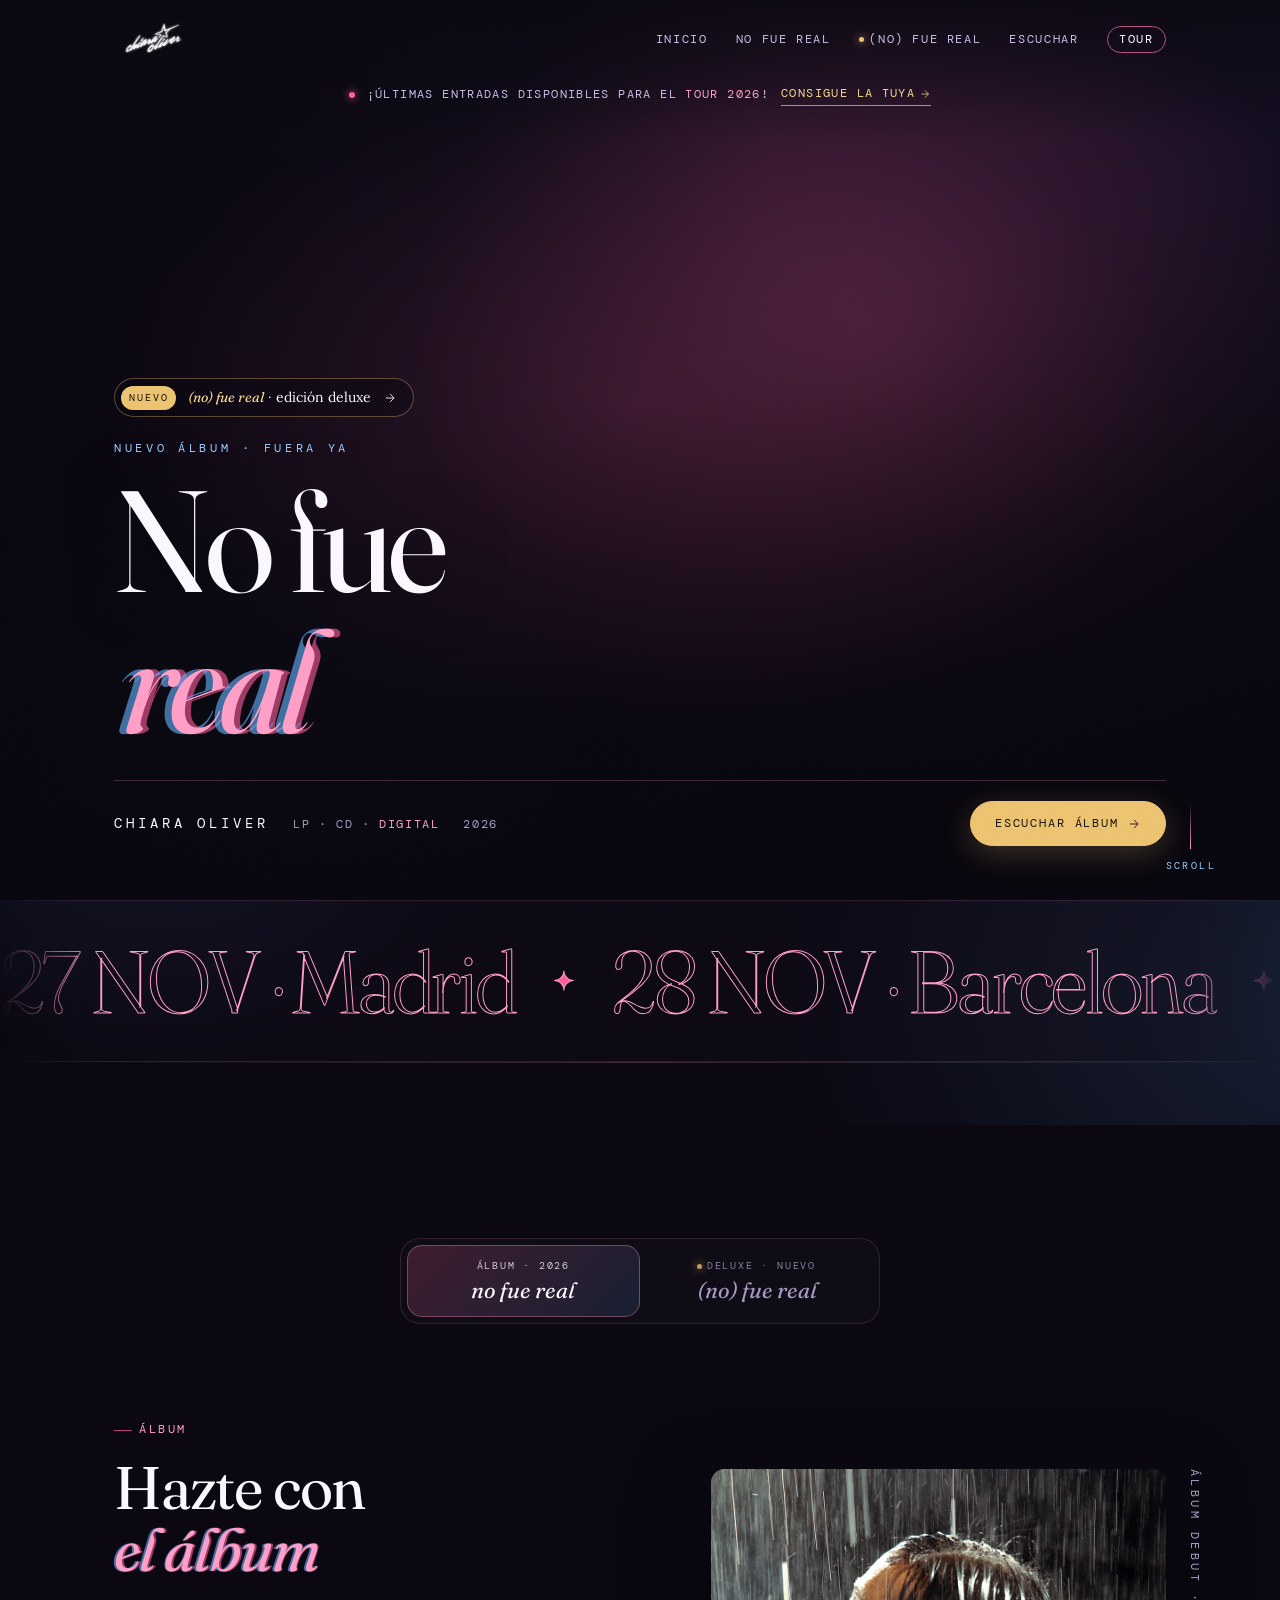
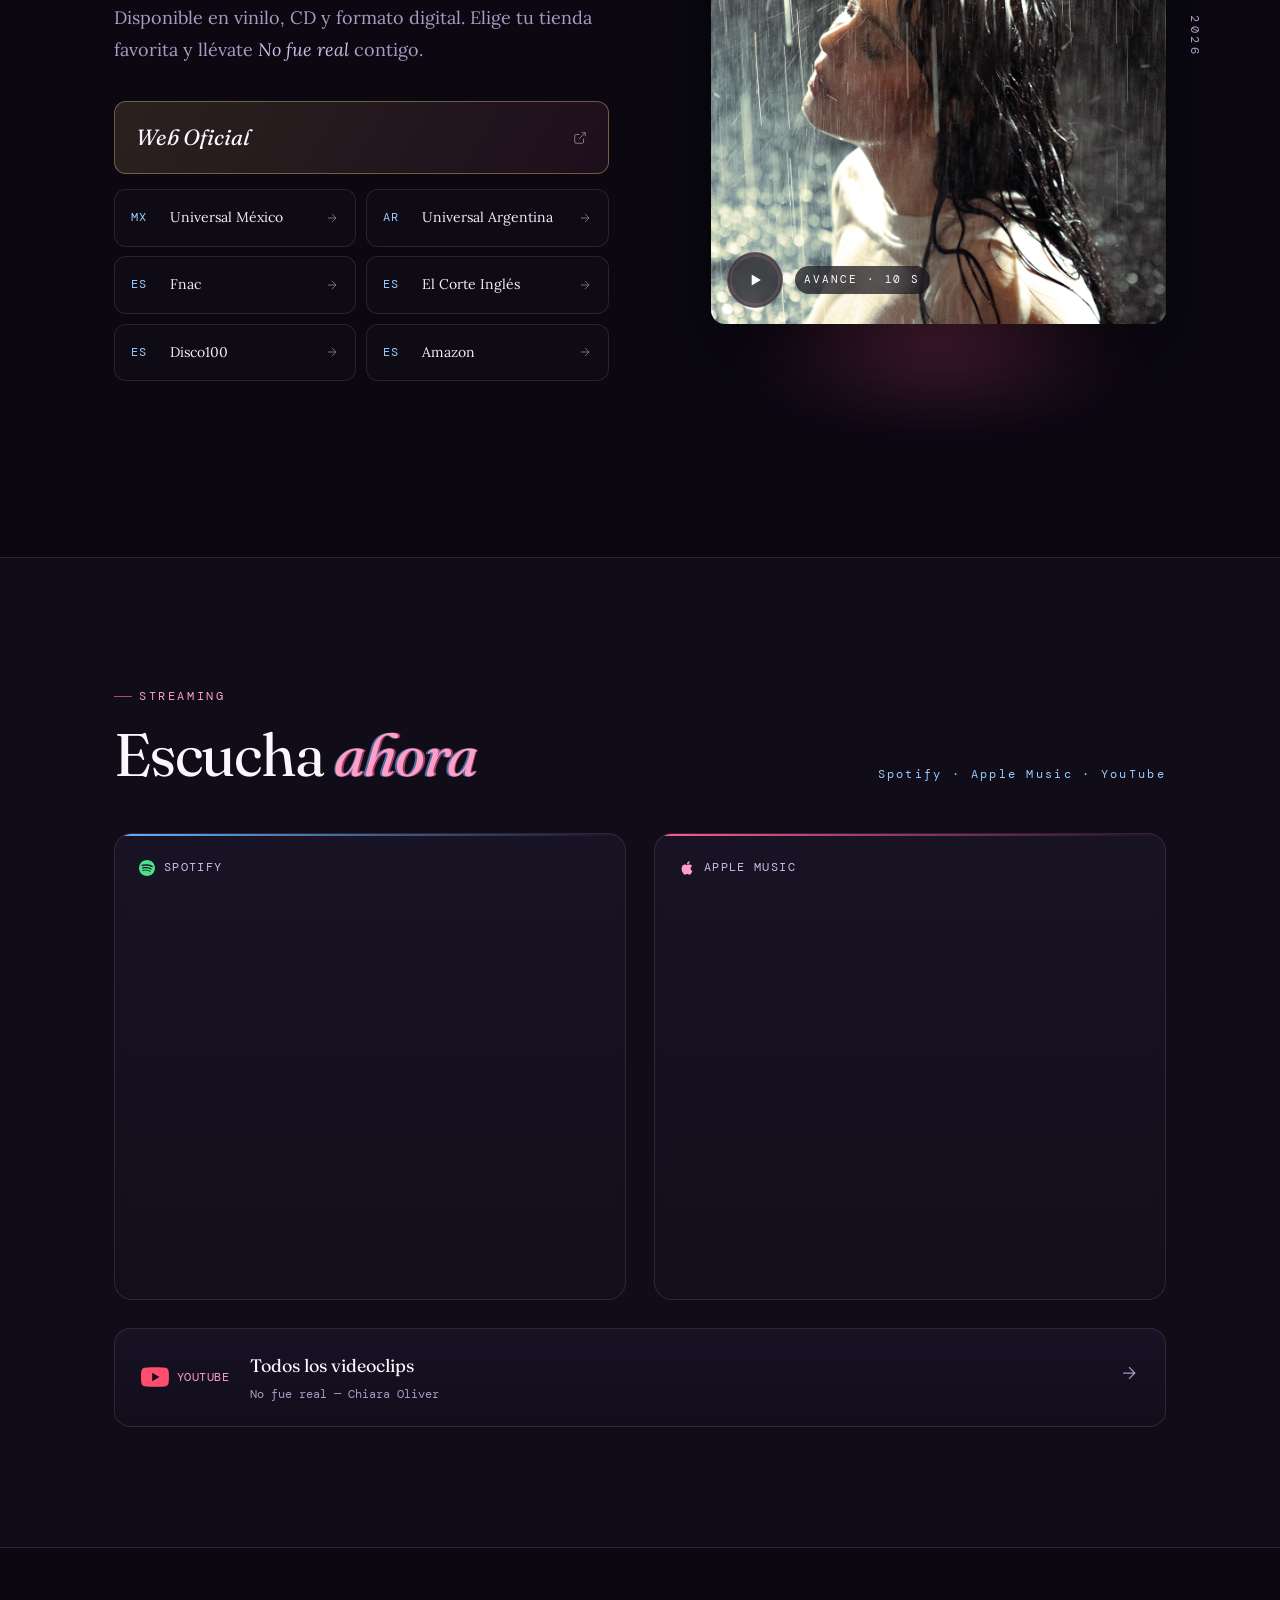
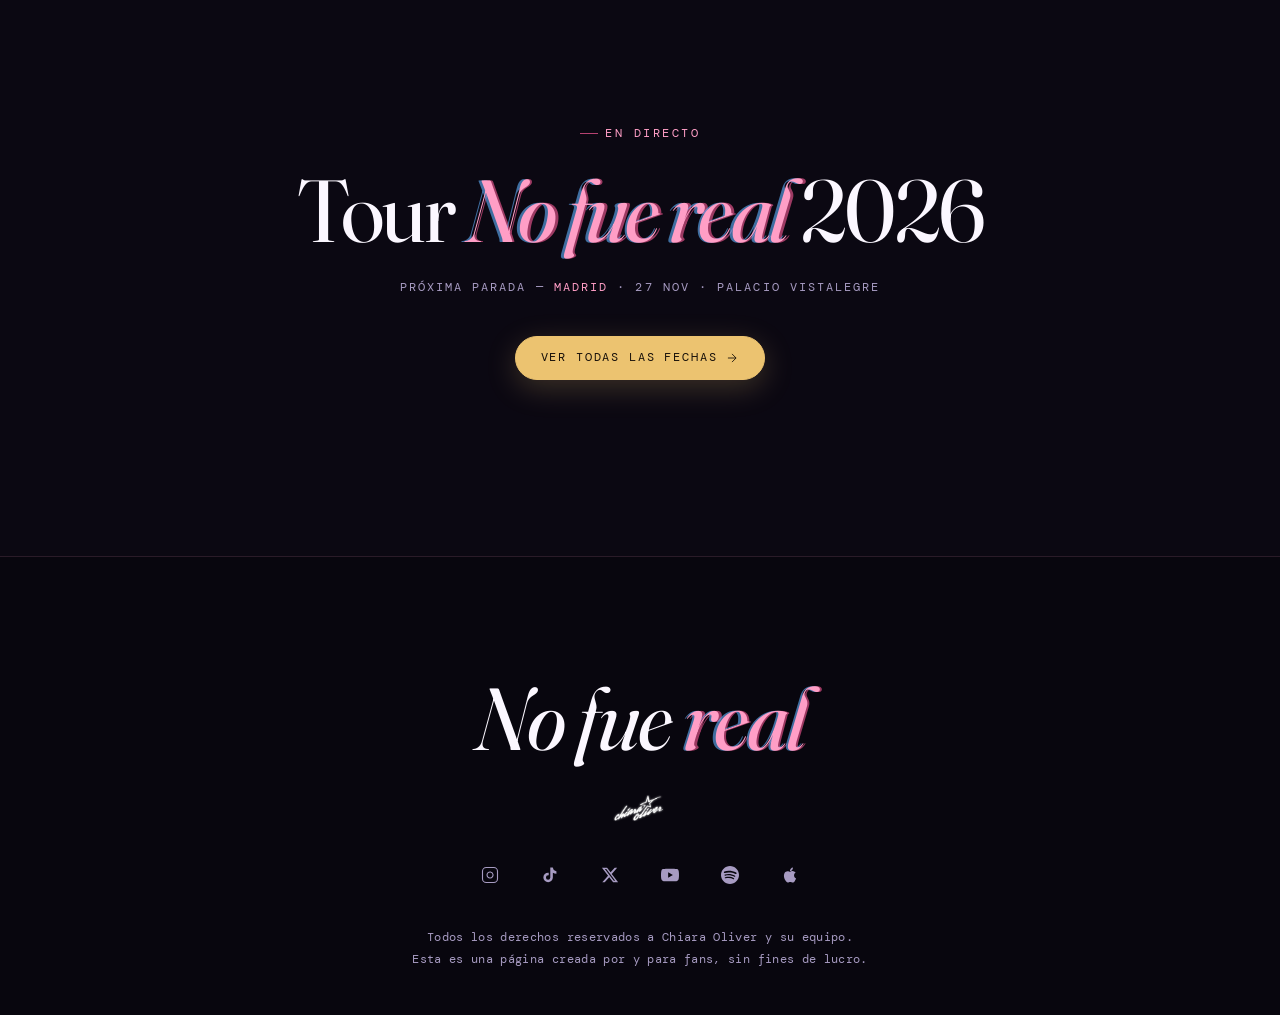
==== commit f3144844: "Update index.html" ====
--- a/index.html
+++ b/index.html
@@ -1 +1 @@
-<!DOCTYPE html><html lang="es"><head><meta charset="UTF-8" /><meta name="viewport" content="width=device-width, initial-scale=1.0" /><title>No fue real — Chiara Oliver</title><link rel="canonical" href="https://nofuereal.com/" /><meta name="description" content="Fan page oficial del álbum 'No fue real' de Chiara Oliver. Escúchalo en Spotify y Apple Music, compra el vinilo o CD, y descubre las fechas del Tour 2026." /><meta property="og:title" content="No fue real — Chiara Oliver" /><meta property="og:description" content="Fan page oficial del álbum 'No fue real' de Chiara Oliver. Escúchalo en streaming, consigue tu copia y vive la gira." /><meta property="og:image" content="https://chiaraoliveroficial.com/cdn/shop/files/portada-nofuereal.png" /><meta property="og:image:width" content="1200" /><meta property="og:image:height" content="1200" /><meta property="og:url" content="https://nofuereal.com" /><meta property="og:type" content="website" /><meta name="twitter:card" content="summary_large_image" /><meta name="twitter:title" content="No fue real — Chiara Oliver" /><meta name="twitter:description" content="Fan page oficial del álbum 'No fue real' de Chiara Oliver. Escúchalo, cómpralo y vive la gira." /><meta name="twitter:image" content="https://chiaraoliveroficial.com/cdn/shop/files/portada-nofuereal.png" /><script>try { if (localStorage.getItem('nfr-alt-mode') === '1') document.documentElement.classList.add('theme-alt') } catch (e) { }</script><link rel="stylesheet" href="/assets/style.css" /><link rel="icon" type="image/png" href="/assets/CHIARA_OLIVER_FAVICON_32px.png" /><script type="application/ld+json"> { "@context": "https://schema.org", "@graph": [ { "@type": "Person", "@id": "https://nofuereal.com/#chiara-oliver", "name": "Chiara Oliver", "jobTitle": "Cantautora", "url": "https://chiaraoliveroficial.com", "image": "https://is1-ssl.mzstatic.com/image/thumb/AMCArtistImages221/v4/af/31/6b/af316bf5-3411-0a77-aa62-f6770b264490/ami-identity-b9616d48b6e379dc224ef7c7ee4527a7-2026-03-01T20-36-02.851Z_cropped.png/1200x1200bb.jpg", "sameAs": [ "https://instagram.com/chiaraoliver", "https://tiktok.com/@chiara0liver", "https://x.com/chiaraoliver", "https://www.youtube.com/@chiaraoliver4045", "https://open.spotify.com/artist/5zeSRJxJzaOyxt9p4kxMLg", "https://music.apple.com/artist/1603999441" ] }, { "@type": "MusicAlbum", "@id": "https://nofuereal.com/#no-fue-real", "name": "No fue real", "datePublished": "2026-05-08", "numTracks": 13, "url": "https://nofuereal.com/", "image": "https://chiaraoliveroficial.com/cdn/shop/files/portada-nofuereal.png", "inLanguage": "es", "albumProductionType": "https://schema.org/StudioAlbum", "albumReleaseType": "https://schema.org/AlbumRelease", "byArtist": { "@id": "https://nofuereal.com/#chiara-oliver" }, "track": [ { "@type": "MusicRecording", "name": "me puse a escribir (intro)" }, { "@type": "MusicRecording", "name": "puzzle" }, { "@type": "MusicRecording", "name": "margaritas" }, { "@type": "MusicRecording", "name": "parte de mí" }, { "@type": "MusicRecording", "name": "no fue real" }, { "@type": "MusicRecording", "name": "lo siento x ser yo" }, { "@type": "MusicRecording", "name": "una más" }, { "@type": "MusicRecording", "name": "es mejor así" }, { "@type": "MusicRecording", "name": "me & my girls" }, { "@type": "MusicRecording", "name": "calle luna" }, { "@type": "MusicRecording", "name": "un minuto +" }, { "@type": "MusicRecording", "name": "si te tuviera aquí" }, { "@type": "MusicRecording", "name": "2+2=5" } ], "sameAs": [ "https://open.spotify.com/album/1FwjLwFWI7cQsG9zk91pXx", "https://music.apple.com/album/1894076993", "https://music.amazon.es/albums/B0GYBMM8G9", "https://music.youtube.com/playlist?list=OLAK5uy_ld3eqhf4FI8zmAkZ3rvXfT-4LTY3mOtGQ", "https://tidal.com/browse/album/520620390", "https://deezer.com/album/973348741" ], "potentialAction": { "@type": "ListenAction", "target": [ { "@type": "EntryPoint", "urlTemplate": "https://open.spotify.com/album/1FwjLwFWI7cQsG9zk91pXx", "actionPlatform": "https://schema.org/DesktopWebPlatform" }, { "@type": "EntryPoint", "urlTemplate": "https://music.apple.com/album/1894076993", "actionPlatform": "https://schema.org/DesktopWebPlatform" }, { "@type": "EntryPoint", "urlTemplate": "https://music.amazon.es/albums/B0GYBMM8G9", "actionPlatform": "https://schema.org/DesktopWebPlatform" }, { "@type": "EntryPoint", "urlTemplate": "https://music.youtube.com/playlist?list=OLAK5uy_ld3eqhf4FI8zmAkZ3rvXfT-4LTY3mOtGQ", "actionPlatform": "https://schema.org/DesktopWebPlatform" }, { "@type": "EntryPoint", "urlTemplate": "https://tidal.com/browse/album/520620390", "actionPlatform": "https://schema.org/DesktopWebPlatform" }, { "@type": "EntryPoint", "urlTemplate": "https://deezer.com/album/973348741", "actionPlatform": "https://schema.org/DesktopWebPlatform" } ] } } ] } </script><link rel="preconnect" href="https://fonts.googleapis.com" /><link rel="preconnect" href="https://fonts.gstatic.com" crossorigin /><link href="https://fonts.googleapis.com/css2?family=Fraunces:ital,opsz,wght@0,9..144,300..600;1,9..144,300..600&family=Lora:ital,wght@0,400;0,500;0,600;1,400&family=DM+Mono:wght@300;400&display=swap" rel="stylesheet" /></head><body class="page-index"><div class="grain-overlay" aria-hidden="true"></div><div class="spine spine--left" aria-hidden="true"><span>Chiara Oliver</span></div><div class="spine spine--right" aria-hidden="true"><span>No fue real · 2026</span></div><header class="site-header" id="site-header"><div class="header-inner"><a href="/" class="logo" aria-label="Chiara Oliver — No fue real"><img src="/assets/logo.png" alt="Chiara Oliver — No fue real" class="logo-img" /></a><button class="nav-toggle" id="nav-toggle" aria-label="Abrir menú" aria-expanded="false"><span></span><span></span></button><nav class="site-nav" id="site-nav" aria-label="Navegación principal"><ul><li><a href="/" class="nav-link">Inicio</a></li><li><a href="#comprar" class="nav-link">Comprar Álbum</a></li><li><a href="https://chiaraoliver.lnk.to/NoFueRealAlbum" class="nav-link">Escuchar</a></li><li><a href="tour/" class="nav-link nav-link--tour">Tour</a></li></ul></nav></div></header><div class="tour-banner2"><div class="tour-banner2-inner"><span class="tour-banner2__dot" aria-hidden="true"></span><p class="tour-banner2__text">¡Últimas entradas disponibles para el <strong>Tour 2026</strong>!</p><a href="tour/" class="tour-banner2__link">Consigue la tuya <svg viewBox="0 0 24 24" fill="none" stroke="currentColor" stroke-width="1.5"><path d="M5 12h14M12 5l7 7-7 7" /></svg></a></div></div><main><section id="inicio" class="hero" aria-label="Portada del álbum"><div class="hero-media"><div class="hero-image-fallback"></div><video autoplay muted loop playsinline class="hero-video"><source src="https://cdn.shopify.com/videos/c/o/v/16e27cbeb4c64da1a8c3f2a5712030eb.mp4" type="video/mp4" /></video></div><div class="hero-vignette" aria-hidden="true"></div><div class="hero-content"><p class="hero-eyebrow fade-in-up" style="--delay:0.2s">Nuevo álbum · Fuera ya</p><h1 class="hero-title"><span class="hero-title__line fade-in-up" style="--delay:0.5s">No fue</span><span class="hero-title__line hero-title__line--italic fade-in-up" style="--delay:0.8s">real</span></h1><div class="hero-masthead fade-in-up" style="--delay:1.1s"><div class="hero-meta"><span class="hero-artist">Chiara Oliver</span><span class="hero-meta__item">LP · CD · <strong>Digital</strong></span><span class="hero-meta__item">2026</span></div><a href="https://chiaraoliver.lnk.to/NoFueRealAlbum" target="_blank" class="cta-primary"><span>ESCUCHAR ÁLBUM</span><svg viewBox="0 0 24 24" fill="none" stroke="currentColor" stroke-width="1.5" aria-hidden="true"><path d="M5 12h14M12 5l7 7-7 7" /></svg></a></div></div><div class="hero-scroll-hint fade-in-up" style="--delay:2s" aria-hidden="true"><div class="scroll-line"></div><span>Scroll</span></div></section><section class="marquee" aria-label="Fechas del tour y títulos de canciones"><div class="marquee__track" data-marquee><ul class="marquee__list"><li class="marquee__item marquee__item--date">27 NOV · Madrid</li><li class="marquee__item marquee__item--date">28 NOV · Barcelona</li></ul></div></section><section id="comprar" class="album" aria-labelledby="comprar-heading"><div class="section-inner"><div class="album-inner"><div class="album-head"><p class="section-eyebrow reveal">Álbum</p><h2 id="comprar-heading" class="section-title album-title reveal" style="--delay:0.1s">Hazte con<br /><em class="em-ghost">el álbum</em></h2><p class="album-desc reveal" style="--delay:0.2s">Disponible en vinilo, CD y formato digital. Elige tu tienda favorita y llévate <em>No fue real</em> contigo.</p><div class="buy-links reveal" style="--delay:0.3s"><a href="https://chiaraoliveroficial.com/collections/no-fue-real" target="_blank" rel="noopener" class="buy-link buy-link--featured"><span class="buy-link__label">Web Oficial</span><svg viewBox="0 0 24 24" fill="none" stroke="currentColor" stroke-width="1.5" aria-hidden="true"><path d="M18 13v6a2 2 0 01-2 2H5a2 2 0 01-2-2V8a2 2 0 012-2h6M15 3h6v6M10 14L21 3" /></svg></a><div class="buy-grid"><a href="https://udiscover.mx/collections/chiara-oliver" target="_blank" rel="noopener" class="buy-link"><span class="buy-link__region">MX</span><span class="buy-link__label">Universal México</span><svg viewBox="0 0 24 24" fill="none" stroke="currentColor" stroke-width="1.5" aria-hidden="true"><path d="M5 12h14M12 5l7 7-7 7" /></svg></a><a href="https://umusicstore.com.ar/collections/chiara-oliver" target="_blank" rel="noopener" class="buy-link"><span class="buy-link__region">AR</span><span class="buy-link__label">Universal Argentina</span><svg viewBox="0 0 24 24" fill="none" stroke="currentColor" stroke-width="1.5" aria-hidden="true"><path d="M5 12h14M12 5l7 7-7 7" /></svg></a><a href="https://www.fnac.es/ia1135026/Chiara-Oliver" target="_blank" rel="noopener" class="buy-link"><span class="buy-link__region">ES</span><span class="buy-link__label">Fnac</span><svg viewBox="0 0 24 24" fill="none" stroke="currentColor" stroke-width="1.5" aria-hidden="true"><path d="M5 12h14M12 5l7 7-7 7" /></svg></a><a href="https://www.elcorteingles.es/bio/chiara-oliver/" target="_blank" rel="noopener" class="buy-link"><span class="buy-link__region">ES</span><span class="buy-link__label">El Corte Inglés</span><svg viewBox="0 0 24 24" fill="none" stroke="currentColor" stroke-width="1.5" aria-hidden="true"><path d="M5 12h14M12 5l7 7-7 7" /></svg></a><a href="https://www.disco100.com/busqueda?search=chiara+oliver" target="_blank" rel="noopener" class="buy-link"><span class="buy-link__region">ES</span><span class="buy-link__label">Disco100</span><svg viewBox="0 0 24 24" fill="none" stroke="currentColor" stroke-width="1.5" aria-hidden="true"><path d="M5 12h14M12 5l7 7-7 7" /></svg></a><a href="https://www.amazon.es/s?k=chiara+oliver" target="_blank" rel="noopener" class="buy-link"><span class="buy-link__region">ES</span><span class="buy-link__label">Amazon</span><svg viewBox="0 0 24 24" fill="none" stroke="currentColor" stroke-width="1.5" aria-hidden="true"><path d="M5 12h14M12 5l7 7-7 7" /></svg></a></div></div></div><div class="album-object reveal" style="--delay:0.15s"><div class="album-cover"><div class="album-cover-placeholder"><span>No fue real</span><em>Chiara Oliver</em></div><img src="https://chiaraoliveroficial.com/cdn/shop/files/portada-nofuereal.png" alt="Portada del álbum No fue real" /><div class="snippet" data-snippet data-src="/assets/lo-siento-x-ser-yo.m4a" data-start="0" data-duration="15" loop><button class="snippet__btn" type="button" aria-pressed="false" aria-label="Escuchar fragmento de 10 segundos"><svg class="snippet__ring" viewBox="0 0 48 48" aria-hidden="true"><circle class="snippet__track" cx="24" cy="24" r="21" stroke="var(--c-divider)" /><circle class="snippet__progress" cx="24" cy="24" r="21" /></svg><svg class="snippet__icon snippet__icon--play" viewBox="0 0 24 24" aria-hidden="true"><path d="M8 5.5v13l11-6.5z" /></svg><svg class="snippet__icon snippet__icon--pause" viewBox="0 0 24 24" aria-hidden="true"><path d="M7 5h3.5v14H7zM13.5 5H17v14h-3.5z" /></svg></button><span class="snippet__label">Avance · 10 s</span></div></div><div class="album-glow" aria-hidden="true"></div><span class="album-caption" aria-hidden="true">Álbum debut · 2026</span></div></div></div></section><section id="escuchar" class="listen" aria-labelledby="escuchar-heading"><div class="section-inner"><div class="listen-head"><div><p class="section-eyebrow reveal">Streaming</p><h2 id="escuchar-heading" class="section-title reveal" style="--delay:0.1s">Escucha <em class="em-ghost">ahora</em></h2></div><p class="section-index reveal" style="--delay:0.15s">Spotify · Apple Music · YouTube</p></div><div class="players-grid reveal" style="--delay:0.2s"><div class="player-wrap player-wrap--spotify"><a href="https://open.spotify.com/album/1FwjLwFWI7cQsG9zk91pXx" target="_blank"><p class="player-platform"><svg viewBox="0 0 24 24" fill="currentColor" aria-hidden="true"><path d="M12 0C5.4 0 0 5.4 0 12s5.4 12 12 12 12-5.4 12-12S18.66 0 12 0zm5.521 17.34c-.24.359-.66.48-1.021.24-2.82-1.74-6.36-2.101-10.561-1.141-.418.122-.779-.179-.899-.539-.12-.421.18-.78.54-.9 4.56-1.021 8.52-.6 11.64 1.32.42.18.479.659.301 1.02zm1.44-3.3c-.301.42-.841.6-1.262.3-3.239-1.98-8.159-2.58-11.939-1.38-.479.12-1.02-.12-1.14-.6-.12-.48.12-1.021.6-1.141C9.6 9.9 15 10.561 18.72 12.84c.361.181.54.78.241 1.2zm.12-3.36C15.24 8.4 8.82 8.16 5.16 9.301c-.6.179-1.2-.181-1.38-.721-.18-.601.18-1.2.72-1.381 4.26-1.26 11.28-1.02 15.721 1.621.539.3.719 1.02.419 1.56-.299.421-1.02.599-1.559.3z" /></svg> Spotify</p></a><iframe src="https://open.spotify.com/embed/album/1FwjLwFWI7cQsG9zk91pXx?utm_source=generator&theme=0" width="100%" height="380" frameborder="0" allowfullscreen allow="autoplay; clipboard-write; encrypted-media; fullscreen; picture-in-picture" loading="lazy" title="No fue real en Spotify"></iframe></div><div class="player-wrap player-wrap--apple"><a href="https://music.apple.com/album/1894076993" target="_blank"><p class="player-platform"><svg viewBox="0 0 24 24" fill="currentColor" aria-hidden="true"><path d="M18.71 19.5c-.83 1.24-1.71 2.45-3.05 2.47-1.34.03-1.77-.79-3.29-.79-1.53 0-2 .77-3.27.82-1.31.05-2.3-1.32-3.14-2.53C4.25 17 2.94 12.45 4.7 9.39c.87-1.52 2.43-2.48 4.12-2.51 1.28-.02 2.5.87 3.29.87.78 0 2.26-1.07 3.8-.91.65.03 2.47.26 3.64 1.98-.09.06-2.17 1.28-2.15 3.81.03 3.02 2.65 4.03 2.68 4.04-.03.07-.42 1.44-1.38 2.83M13 3.5c.73-.83 1.94-1.46 2.94-1.5.13 1.17-.34 2.35-1.04 3.19-.69.85-1.83 1.51-2.95 1.42-.15-1.15.41-2.35 1.05-3.11z" /></svg> Apple Music</p></a><iframe allow="autoplay *; encrypted-media *; fullscreen *; clipboard-write" frameborder="0" height="380" style="width:100%;overflow:hidden;border-radius:10px;" sandbox="allow-forms allow-popups allow-same-origin allow-scripts allow-storage-access-by-user-activation allow-top-navigation-by-user-activation" src="https://embed.music.apple.com/es/album/1894076993" title="No fue real en Apple Music" loading="lazy"></iframe></div></div><a href="https://www.youtube.com/playlist?list=PLLd88ls_r-L9U0gl0Xq_wXxm2Uy_A4lRr" target="_blank" rel="noopener" class="yt-card reveal" style="--delay:0.25s" aria-label="Ver videoclips en YouTube"><div class="yt-card__icon"><svg viewBox="0 0 24 24" fill="currentColor" aria-hidden="true"><path d="M23.498 6.186a3.016 3.016 0 00-2.122-2.136C19.505 3.545 12 3.545 12 3.545s-7.505 0-9.377.505A3.017 3.017 0 00.502 6.186C0 8.07 0 12 0 12s0 3.93.502 5.814a3.016 3.016 0 002.122 2.136c1.871.505 9.376.505 9.376.505s7.505 0 9.377-.505a3.015 3.015 0 002.122-2.136C24 15.93 24 12 24 12s0-3.93-.502-5.814zM9.545 15.568V8.432L15.818 12l-6.273 3.568z" /></svg><span>YouTube</span></div><div class="yt-card__text"><span class="yt-card__title">Todos los videoclips</span><span class="yt-card__sub">No fue real — Chiara Oliver</span></div><span class="yt-card__arrow"><svg viewBox="0 0 24 24" fill="none" stroke="currentColor" stroke-width="1.5" aria-hidden="true"><path d="M5 12h14M12 5l7 7-7 7" /></svg></span></a></div></section><section class="tour-cta" aria-label="Enlace a la gira"><div class="section-inner"><div class="tour-cta-inner reveal"><p class="section-eyebrow">En directo</p><h2 class="tour-cta-title">Tour <em>No fue real</em> 2026</h2><p class="tour-cta-next">Próxima parada — <strong>Madrid</strong> · 27 NOV · Palacio Vistalegre</p><a href="tour/" class="cta-primary"><span>Ver todas las fechas</span><svg viewBox="0 0 24 24" fill="none" stroke="currentColor" stroke-width="1.5" aria-hidden="true"><path d="M5 12h14M12 5l7 7-7 7" /></svg></a></div></div></section></main><footer class="site-footer" role="contentinfo"><div class="footer-inner"><p class="footer-wordmark reveal">No fue <em>real</em></p><div class="footer-logo"><img src="/assets/logo.png" alt="Chiara Oliver — No fue real" class="logo-img" /></div><nav class="footer-social" aria-label="Redes sociales"><a href="https://instagram.com/chiaraoliver" target="_blank" rel="noopener" aria-label="Instagram de Chiara Oliver" class="social-link"><svg viewBox="0 0 24 24" fill="none" stroke="currentColor" stroke-width="1.5" aria-hidden="true"><rect x="2" y="2" width="20" height="20" rx="5" ry="5" /><path d="M16 11.37A4 4 0 1112.63 8 4 4 0 0116 11.37z" /><line x1="17.5" y1="6.5" x2="17.51" y2="6.5" /></svg></a><a href="https://tiktok.com/@chiaraoliver" target="_blank" rel="noopener" aria-label="TikTok de Chiara Oliver" class="social-link"><svg viewBox="0 0 24 24" fill="currentColor" aria-hidden="true"><path d="M19.59 6.69a4.83 4.83 0 01-3.77-4.25V2h-3.45v13.67a2.89 2.89 0 01-2.88 2.5 2.89 2.89 0 01-2.89-2.89 2.89 2.89 0 012.89-2.89c.28 0 .54.04.79.1V9.01a6.33 6.33 0 00-.79-.05 6.34 6.34 0 00-6.34 6.34 6.34 6.34 0 006.34 6.34 6.34 6.34 0 006.33-6.34V8.94a8.16 8.16 0 004.77 1.52V7a4.85 4.85 0 01-1-.31z" /></svg></a><a href="https://x.com/chiaraoliver" target="_blank" rel="noopener" aria-label="X (Twitter) de Chiara Oliver" class="social-link"><svg viewBox="0 0 24 24" fill="currentColor" aria-hidden="true"><path d="M18.244 2.25h3.308l-7.227 8.26 8.502 11.24H16.17l-5.214-6.817L4.99 21.75H1.68l7.73-8.835L1.254 2.25H8.08l4.713 6.231zm-1.161 17.52h1.833L7.084 4.126H5.117z" /></svg></a><a href="https://www.youtube.com/playlist?list=PLLd88ls_r-L9U0gl0Xq_wXxm2Uy_A4lRr" target="_blank" rel="noopener" aria-label="Playlist No fue real en YouTube" class="social-link"><svg viewBox="0 0 24 24" fill="currentColor" aria-hidden="true"><path d="M23.498 6.186a3.016 3.016 0 00-2.122-2.136C19.505 3.545 12 3.545 12 3.545s-7.505 0-9.377.505A3.017 3.017 0 00.502 6.186C0 8.07 0 12 0 12s0 3.93.502 5.814a3.016 3.016 0 002.122 2.136c1.871.505 9.376.505 9.376.505s7.505 0 9.377-.505a3.015 3.015 0 002.122-2.136C24 15.93 24 12 24 12s0-3.93-.502-5.814zM9.545 15.568V8.432L15.818 12l-6.273 3.568z" /></svg></a><a href="https://open.spotify.com/album/1FwjLwFWI7cQsG9zk91pXx" target="_blank" rel="noopener" aria-label="No fue real en Spotify" class="social-link"><svg viewBox="0 0 24 24" fill="currentColor" aria-hidden="true"><path d="M12 0C5.4 0 0 5.4 0 12s5.4 12 12 12 12-5.4 12-12S18.66 0 12 0zm5.521 17.34c-.24.359-.66.48-1.021.24-2.82-1.74-6.36-2.101-10.561-1.141-.418.122-.779-.179-.899-.539-.12-.421.18-.78.54-.9 4.56-1.021 8.52-.6 11.64 1.32.42.18.479.659.301 1.02zm1.44-3.3c-.301.42-.841.6-1.262.3-3.239-1.98-8.159-2.58-11.939-1.38-.479.12-1.02-.12-1.14-.6-.12-.48.12-1.021.6-1.141C9.6 9.9 15 10.561 18.72 12.84c.361.181.54.78.241 1.2zm.12-3.36C15.24 8.4 8.82 8.16 5.16 9.301c-.6.179-1.2-.181-1.38-.721-.18-.601.18-1.2.72-1.381 4.26-1.26 11.28-1.02 15.721 1.621.539.3.719 1.02.419 1.56-.299.421-1.02.599-1.559.3z" /></svg></a><a href="https://music.apple.com/album/1894076993" target="_blank" rel="noopener" aria-label="No fue real en Apple Music" class="social-link"><svg viewBox="0 0 24 24" fill="currentColor" aria-hidden="true"><path d="M18.71 19.5c-.83 1.24-1.71 2.45-3.05 2.47-1.34.03-1.77-.79-3.29-.79-1.53 0-2 .77-3.27.82-1.31.05-2.3-1.32-3.14-2.53C4.25 17 2.94 12.45 4.7 9.39c.87-1.52 2.43-2.48 4.12-2.51 1.28-.02 2.5.87 3.29.87.78 0 2.26-1.07 3.8-.91.65.03 2.47.26 3.64 1.98-.09.06-2.17 1.28-2.15 3.81.03 3.02 2.65 4.03 2.68 4.04-.03.07-.42 1.44-1.38 2.83M13 3.5c.73-.83 1.94-1.46 2.94-1.5.13 1.17-.34 2.35-1.04 3.19-.69.85-1.83 1.51-2.95 1.42-.15-1.15.41-2.35 1.05-3.11z" /></svg></a></nav><p class="footer-legal">Todos los derechos reservados a Chiara Oliver y su equipo.<br />Esta es una página creada por y para fans, sin fines de lucro.</p></div></footer><script src="/assets/script.js" defer></script></body></html>
+<!DOCTYPE html><html lang="es"><head><meta charset="UTF-8" /><meta name="viewport" content="width=device-width, initial-scale=1.0" /><title>No fue real — Chiara Oliver</title><link rel="canonical" href="https://nofuereal.com/" /><meta name="description" content="Fan page oficial del álbum 'No fue real' de Chiara Oliver. Escúchalo en Spotify y Apple Music, compra el vinilo o CD, y descubre las fechas del Tour 2026." /><meta property="og:title" content="No fue real — Chiara Oliver" /><meta property="og:description" content="Fan page oficial del álbum 'No fue real' de Chiara Oliver. Escúchalo en streaming, consigue tu copia y vive la gira." /><meta property="og:image" content="https://chiaraoliveroficial.com/cdn/shop/files/portada-nofuereal.png" /><meta property="og:image:width" content="1200" /><meta property="og:image:height" content="1200" /><meta property="og:url" content="https://nofuereal.com" /><meta property="og:type" content="website" /><meta name="twitter:card" content="summary_large_image" /><meta name="twitter:title" content="No fue real — Chiara Oliver" /><meta name="twitter:description" content="Fan page oficial del álbum 'No fue real' de Chiara Oliver. Escúchalo, cómpralo y vive la gira." /><meta name="twitter:image" content="https://chiaraoliveroficial.com/cdn/shop/files/portada-nofuereal.png" /><script>try { if (localStorage.getItem('nfr-alt-mode') === '1') document.documentElement.classList.add('theme-alt') } catch (e) { } document.documentElement.classList.add('js'); document.documentElement.dataset.initialEdition = location.hash === '#deluxe' ? 'deluxe' : 'standard';</script><link rel="stylesheet" href="/assets/style.css" /><link rel="icon" type="image/png" href="/assets/CHIARA_OLIVER_FAVICON_32px.png" /><script type="application/ld+json"> { "@context": "https://schema.org", "@graph": [ { "@type": "Person", "@id": "https://nofuereal.com/#chiara-oliver", "name": "Chiara Oliver", "jobTitle": "Cantautora", "url": "https://chiaraoliveroficial.com", "image": "https://is1-ssl.mzstatic.com/image/thumb/AMCArtistImages221/v4/af/31/6b/af316bf5-3411-0a77-aa62-f6770b264490/ami-identity-b9616d48b6e379dc224ef7c7ee4527a7-2026-03-01T20-36-02.851Z_cropped.png/1200x1200bb.jpg", "sameAs": [ "https://instagram.com/chiaraoliver", "https://tiktok.com/@chiara0liver", "https://x.com/chiaraoliver", "https://www.youtube.com/@chiaraoliver4045", "https://open.spotify.com/artist/5zeSRJxJzaOyxt9p4kxMLg", "https://music.apple.com/artist/1603999441" ] }, { "@type": "MusicAlbum", "@id": "https://nofuereal.com/#no-fue-real", "name": "No fue real", "datePublished": "2026-05-08", "numTracks": 13, "url": "https://nofuereal.com/", "image": "https://chiaraoliveroficial.com/cdn/shop/files/portada-nofuereal.png", "inLanguage": "es", "albumProductionType": "https://schema.org/StudioAlbum", "albumReleaseType": "https://schema.org/AlbumRelease", "byArtist": { "@id": "https://nofuereal.com/#chiara-oliver" }, "track": [ { "@type": "MusicRecording", "name": "me puse a escribir (intro)" }, { "@type": "MusicRecording", "name": "puzzle" }, { "@type": "MusicRecording", "name": "margaritas" }, { "@type": "MusicRecording", "name": "parte de mí" }, { "@type": "MusicRecording", "name": "no fue real" }, { "@type": "MusicRecording", "name": "lo siento x ser yo" }, { "@type": "MusicRecording", "name": "una más" }, { "@type": "MusicRecording", "name": "es mejor así" }, { "@type": "MusicRecording", "name": "me & my girls" }, { "@type": "MusicRecording", "name": "calle luna" }, { "@type": "MusicRecording", "name": "un minuto +" }, { "@type": "MusicRecording", "name": "si te tuviera aquí" }, { "@type": "MusicRecording", "name": "2+2=5" } ], "sameAs": [ "https://open.spotify.com/album/1FwjLwFWI7cQsG9zk91pXx", "https://music.apple.com/album/1894076993", "https://music.amazon.es/albums/B0GYBMM8G9", "https://music.youtube.com/playlist?list=OLAK5uy_ld3eqhf4FI8zmAkZ3rvXfT-4LTY3mOtGQ", "https://tidal.com/browse/album/520620390", "https://deezer.com/album/973348741" ], "potentialAction": { "@type": "ListenAction", "target": [ { "@type": "EntryPoint", "urlTemplate": "https://open.spotify.com/album/1FwjLwFWI7cQsG9zk91pXx", "actionPlatform": "https://schema.org/DesktopWebPlatform" }, { "@type": "EntryPoint", "urlTemplate": "https://music.apple.com/album/1894076993", "actionPlatform": "https://schema.org/DesktopWebPlatform" }, { "@type": "EntryPoint", "urlTemplate": "https://music.amazon.es/albums/B0GYBMM8G9", "actionPlatform": "https://schema.org/DesktopWebPlatform" }, { "@type": "EntryPoint", "urlTemplate": "https://music.youtube.com/playlist?list=OLAK5uy_ld3eqhf4FI8zmAkZ3rvXfT-4LTY3mOtGQ", "actionPlatform": "https://schema.org/DesktopWebPlatform" }, { "@type": "EntryPoint", "urlTemplate": "https://tidal.com/browse/album/520620390", "actionPlatform": "https://schema.org/DesktopWebPlatform" }, { "@type": "EntryPoint", "urlTemplate": "https://deezer.com/album/973348741", "actionPlatform": "https://schema.org/DesktopWebPlatform" } ] } } ] } </script><link rel="preconnect" href="https://fonts.googleapis.com" /><link rel="preconnect" href="https://fonts.gstatic.com" crossorigin /><link href="https://fonts.googleapis.com/css2?family=Fraunces:ital,opsz,wght@0,9..144,300..600;1,9..144,300..600&family=Lora:ital,wght@0,400;0,500;0,600;1,400&family=DM+Mono:wght@300;400&display=swap" rel="stylesheet" /></head><body class="page-index"><div class="grain-overlay" aria-hidden="true"></div><div class="spine spine--left" aria-hidden="true"><span>Chiara Oliver</span></div><div class="spine spine--right" aria-hidden="true"><span>No fue real · 2026</span></div><header class="site-header" id="site-header"><div class="header-inner"><a href="/" class="logo" aria-label="Chiara Oliver — No fue real"><img src="/assets/logo.png" alt="Chiara Oliver — No fue real" class="logo-img" /></a><button class="nav-toggle" id="nav-toggle" aria-label="Abrir menú" aria-expanded="false"><span></span><span></span></button><nav class="site-nav" id="site-nav" aria-label="Navegación principal"><ul><li><a href="/" class="nav-link">Inicio</a></li><li><a href="#album" class="nav-link" data-edition-link="standard">no fue real</a></li><li><a href="#deluxe" class="nav-link nav-link--new" data-edition-link="deluxe">(no) fue real</a></li><li><a href="https://chiaraoliver.lnk.to/NoFueRealAlbum" class="nav-link">Escuchar</a></li><li><a href="tour/" class="nav-link nav-link--tour">Tour</a></li></ul></nav></div></header><div class="tour-banner2"><div class="tour-banner2-inner"><span class="tour-banner2__dot" aria-hidden="true"></span><p class="tour-banner2__text">¡Últimas entradas disponibles para el <strong>Tour 2026</strong>!</p><a href="tour/" class="tour-banner2__link">Consigue la tuya <svg viewBox="0 0 24 24" fill="none" stroke="currentColor" stroke-width="1.5"><path d="M5 12h14M12 5l7 7-7 7" /></svg></a></div></div><main><section id="inicio" class="hero" aria-label="Portada del álbum"><div class="hero-media"><div class="hero-image-fallback"></div><video autoplay muted loop playsinline class="hero-video"><source src="https://cdn.shopify.com/videos/c/o/v/16e27cbeb4c64da1a8c3f2a5712030eb.mp4" type="video/mp4" /></video></div><div class="hero-vignette" aria-hidden="true"></div><div class="hero-content"><a href="#deluxe" class="hero-news fade-in-up" style="--delay:0.1s" data-edition-link="deluxe"><span class="hero-news__tag">Nuevo</span><span class="hero-news__text"><em>(no) fue real</em> · edición deluxe</span><svg viewBox="0 0 24 24" fill="none" stroke="currentColor" stroke-width="1.5" aria-hidden="true"><path d="M5 12h14M12 5l7 7-7 7" /></svg></a><p class="hero-eyebrow fade-in-up" style="--delay:0.2s">Nuevo álbum · Fuera ya</p><h1 class="hero-title"><span class="hero-title__line fade-in-up" style="--delay:0.5s">No fue</span><span class="hero-title__line hero-title__line--italic fade-in-up" style="--delay:0.8s">real</span></h1><div class="hero-masthead fade-in-up" style="--delay:1.1s"><div class="hero-meta"><span class="hero-artist">Chiara Oliver</span><span class="hero-meta__item">LP · CD · <strong>Digital</strong></span><span class="hero-meta__item">2026</span></div><a href="https://chiaraoliver.lnk.to/NoFueRealAlbum" target="_blank" class="cta-primary"><span>ESCUCHAR ÁLBUM</span><svg viewBox="0 0 24 24" fill="none" stroke="currentColor" stroke-width="1.5" aria-hidden="true"><path d="M5 12h14M12 5l7 7-7 7" /></svg></a></div></div><div class="hero-scroll-hint fade-in-up" style="--delay:2s" aria-hidden="true"><div class="scroll-line"></div><span>Scroll</span></div></section><section class="marquee" aria-label="Fechas del tour y títulos de canciones"><div class="marquee__track" data-marquee><ul class="marquee__list"><li class="marquee__item marquee__item--date">27 NOV · Madrid</li><li class="marquee__item marquee__item--date">28 NOV · Barcelona</li></ul></div></section><section id="comprar" class="album editions" data-edition="standard" aria-label="Ediciones del álbum"><div class="section-inner"><nav class="edition-switch reveal" aria-label="Elegir edición"><div class="edition-switch__track" role="tablist"><span class="edition-switch__thumb" aria-hidden="true"></span><a href="#album" class="edition-switch__opt" role="tab" id="tab-standard" aria-controls="album" aria-selected="true" data-edition-link="standard"><span class="edition-switch__kicker">Álbum · 2026</span><span class="edition-switch__name">no fue real</span></a><a href="#deluxe" class="edition-switch__opt" role="tab" id="tab-deluxe" aria-controls="deluxe" aria-selected="false" data-edition-link="deluxe"><span class="edition-switch__kicker"><span class="edition-switch__dot" aria-hidden="true"></span>Deluxe · Nuevo</span><span class="edition-switch__name">(no) fue real</span></a></div></nav><div class="edition-panel" id="album" role="tabpanel" aria-labelledby="tab-standard" data-edition-panel="standard"><div class="album-inner"><div class="album-head"><p class="section-eyebrow reveal">Álbum</p><h2 id="comprar-heading" class="section-title album-title reveal" style="--delay:0.1s">Hazte con<br /><em class="em-ghost">el álbum</em></h2><p class="album-desc reveal" style="--delay:0.2s">Disponible en vinilo, CD y formato digital. Elige tu tienda favorita y llévate <em>No fue real</em> contigo.</p><div class="buy-links reveal" style="--delay:0.3s"><a href="https://chiaraoliveroficial.com/collections/no-fue-real" target="_blank" rel="noopener" class="buy-link buy-link--featured"><span class="buy-link__label">Web Oficial</span><svg viewBox="0 0 24 24" fill="none" stroke="currentColor" stroke-width="1.5" aria-hidden="true"><path d="M18 13v6a2 2 0 01-2 2H5a2 2 0 01-2-2V8a2 2 0 012-2h6M15 3h6v6M10 14L21 3" /></svg></a><div class="buy-grid"><a href="https://udiscover.mx/collections/chiara-oliver" target="_blank" rel="noopener" class="buy-link"><span class="buy-link__region">MX</span><span class="buy-link__label">Universal México</span><svg viewBox="0 0 24 24" fill="none" stroke="currentColor" stroke-width="1.5" aria-hidden="true"><path d="M5 12h14M12 5l7 7-7 7" /></svg></a><a href="https://umusicstore.com.ar/collections/chiara-oliver" target="_blank" rel="noopener" class="buy-link"><span class="buy-link__region">AR</span><span class="buy-link__label">Universal Argentina</span><svg viewBox="0 0 24 24" fill="none" stroke="currentColor" stroke-width="1.5" aria-hidden="true"><path d="M5 12h14M12 5l7 7-7 7" /></svg></a><a href="https://www.fnac.es/ia1135026/Chiara-Oliver" target="_blank" rel="noopener" class="buy-link"><span class="buy-link__region">ES</span><span class="buy-link__label">Fnac</span><svg viewBox="0 0 24 24" fill="none" stroke="currentColor" stroke-width="1.5" aria-hidden="true"><path d="M5 12h14M12 5l7 7-7 7" /></svg></a><a href="https://www.elcorteingles.es/bio/chiara-oliver/" target="_blank" rel="noopener" class="buy-link"><span class="buy-link__region">ES</span><span class="buy-link__label">El Corte Inglés</span><svg viewBox="0 0 24 24" fill="none" stroke="currentColor" stroke-width="1.5" aria-hidden="true"><path d="M5 12h14M12 5l7 7-7 7" /></svg></a><a href="https://www.disco100.com/busqueda?search=chiara+oliver" target="_blank" rel="noopener" class="buy-link"><span class="buy-link__region">ES</span><span class="buy-link__label">Disco100</span><svg viewBox="0 0 24 24" fill="none" stroke="currentColor" stroke-width="1.5" aria-hidden="true"><path d="M5 12h14M12 5l7 7-7 7" /></svg></a><a href="https://www.amazon.es/s?k=chiara+oliver" target="_blank" rel="noopener" class="buy-link"><span class="buy-link__region">ES</span><span class="buy-link__label">Amazon</span><svg viewBox="0 0 24 24" fill="none" stroke="currentColor" stroke-width="1.5" aria-hidden="true"><path d="M5 12h14M12 5l7 7-7 7" /></svg></a></div></div></div><div class="album-object reveal" style="--delay:0.15s"><div class="album-cover"><div class="album-cover-placeholder"><span>No fue real</span><em>Chiara Oliver</em></div><img src="/assets/album.png" alt="Portada del álbum No fue real" width="1024" height="1024" decoding="async" /><div class="snippet" data-snippet data-src="/assets/lo-siento-x-ser-yo.m4a" data-start="0" data-duration="15" loop><button class="snippet__btn" type="button" aria-pressed="false" aria-label="Escuchar fragmento de 10 segundos"><svg class="snippet__ring" viewBox="0 0 48 48" aria-hidden="true"><circle class="snippet__track" cx="24" cy="24" r="21" stroke="var(--c-divider)" /><circle class="snippet__progress" cx="24" cy="24" r="21" /></svg><svg class="snippet__icon snippet__icon--play" viewBox="0 0 24 24" aria-hidden="true"><path d="M8 5.5v13l11-6.5z" /></svg><svg class="snippet__icon snippet__icon--pause" viewBox="0 0 24 24" aria-hidden="true"><path d="M7 5h3.5v14H7zM13.5 5H17v14h-3.5z" /></svg></button><span class="snippet__label">Avance · 10 s</span></div></div><div class="album-glow" aria-hidden="true"></div><span class="album-caption" aria-hidden="true">Álbum debut · 2026</span></div></div></div><div class="edition-panel edition-panel--deluxe" id="deluxe" role="tabpanel" aria-labelledby="tab-deluxe" data-edition-panel="deluxe" data-deluxe><div class="album-inner"><div class="album-head"><p class="section-eyebrow deluxe-eyebrow" data-deluxe-eyebrow>Edición deluxe · Anunciada</p><h2 class="section-title album-title deluxe-title"><span class="deluxe-title__paren">(no)</span> fue <em class="em-ghost">real</em></h2><p class="album-desc" data-deluxe-desc>La edición deluxe de <em>no fue real</em> llega el 20 de noviembre. La preventa abre el 3 de noviembre a las 12:00 (hora peninsular).</p><div class="deluxe-countdown" data-deluxe-countdown role="timer" aria-live="off"><p class="deluxe-countdown__label" data-deluxe-countdown-label>Preventa en</p><div class="deluxe-countdown__clock"><div><span data-cd="d">--</span><small>días</small></div><div><span data-cd="h">--</span><small>horas</small></div><div><span data-cd="m">--</span><small>min</small></div><div><span data-cd="s">--</span><small>seg</small></div></div></div><div class="deluxe-actions" data-deluxe-actions></div><ol class="deluxe-timeline" aria-label="Calendario de lanzamiento"><li class="deluxe-timeline__step" data-step="preorder"><time datetime="2026-11-02T12:00+01:00">3 NOV · 12:00</time><span>Preventa</span></li><li class="deluxe-timeline__step" data-step="sale"><time datetime="2026-11-03T12:00+01:00">4 NOV · 12:00</time><span>Venta general</span></li><li class="deluxe-timeline__step" data-step="released"><time datetime="2026-11-20T00:00+01:00">20 NOV · 00:00</time><span>Lanzamiento</span></li></ol><p class="deluxe-tz">Horario peninsular español (CET)</p></div><div class="album-object"><div class="album-cover album-cover--deluxe"><div class="album-cover-placeholder"><span>(no) fue real</span><em>Chiara Oliver</em></div><img src="/assets/deluxe.jpg" alt="Portada de la edición deluxe (no) fue real" width="3008" height="3008" loading="lazy" decoding="async" /><span class="deluxe-badge">Deluxe</span></div><div class="album-glow album-glow--deluxe" aria-hidden="true"></div><span class="album-caption" aria-hidden="true">Edición deluxe · 2026</span></div></div></div></div></section><section id="escuchar" class="listen" aria-labelledby="escuchar-heading"><div class="section-inner"><div class="listen-head"><div><p class="section-eyebrow reveal">Streaming</p><h2 id="escuchar-heading" class="section-title reveal" style="--delay:0.1s">Escucha <em class="em-ghost">ahora</em></h2></div><p class="section-index reveal" style="--delay:0.15s">Spotify · Apple Music · YouTube</p></div><div class="players-grid reveal" style="--delay:0.2s"><div class="player-wrap player-wrap--spotify"><a href="https://open.spotify.com/album/1FwjLwFWI7cQsG9zk91pXx" target="_blank"><p class="player-platform"><svg viewBox="0 0 24 24" fill="currentColor" aria-hidden="true"><path d="M12 0C5.4 0 0 5.4 0 12s5.4 12 12 12 12-5.4 12-12S18.66 0 12 0zm5.521 17.34c-.24.359-.66.48-1.021.24-2.82-1.74-6.36-2.101-10.561-1.141-.418.122-.779-.179-.899-.539-.12-.421.18-.78.54-.9 4.56-1.021 8.52-.6 11.64 1.32.42.18.479.659.301 1.02zm1.44-3.3c-.301.42-.841.6-1.262.3-3.239-1.98-8.159-2.58-11.939-1.38-.479.12-1.02-.12-1.14-.6-.12-.48.12-1.021.6-1.141C9.6 9.9 15 10.561 18.72 12.84c.361.181.54.78.241 1.2zm.12-3.36C15.24 8.4 8.82 8.16 5.16 9.301c-.6.179-1.2-.181-1.38-.721-.18-.601.18-1.2.72-1.381 4.26-1.26 11.28-1.02 15.721 1.621.539.3.719 1.02.419 1.56-.299.421-1.02.599-1.559.3z" /></svg> Spotify</p></a><iframe src="https://open.spotify.com/embed/album/1FwjLwFWI7cQsG9zk91pXx?utm_source=generator&theme=0" width="100%" height="380" frameborder="0" allowfullscreen allow="autoplay; clipboard-write; encrypted-media; fullscreen; picture-in-picture" loading="lazy" title="No fue real en Spotify"></iframe></div><div class="player-wrap player-wrap--apple"><a href="https://music.apple.com/album/1894076993" target="_blank"><p class="player-platform"><svg viewBox="0 0 24 24" fill="currentColor" aria-hidden="true"><path d="M18.71 19.5c-.83 1.24-1.71 2.45-3.05 2.47-1.34.03-1.77-.79-3.29-.79-1.53 0-2 .77-3.27.82-1.31.05-2.3-1.32-3.14-2.53C4.25 17 2.94 12.45 4.7 9.39c.87-1.52 2.43-2.48 4.12-2.51 1.28-.02 2.5.87 3.29.87.78 0 2.26-1.07 3.8-.91.65.03 2.47.26 3.64 1.98-.09.06-2.17 1.28-2.15 3.81.03 3.02 2.65 4.03 2.68 4.04-.03.07-.42 1.44-1.38 2.83M13 3.5c.73-.83 1.94-1.46 2.94-1.5.13 1.17-.34 2.35-1.04 3.19-.69.85-1.83 1.51-2.95 1.42-.15-1.15.41-2.35 1.05-3.11z" /></svg> Apple Music</p></a><iframe allow="autoplay *; encrypted-media *; fullscreen *; clipboard-write" frameborder="0" height="380" style="width:100%;overflow:hidden;border-radius:10px;" sandbox="allow-forms allow-popups allow-same-origin allow-scripts allow-storage-access-by-user-activation allow-top-navigation-by-user-activation" src="https://embed.music.apple.com/es/album/1894076993" title="No fue real en Apple Music" loading="lazy"></iframe></div></div><a href="https://www.youtube.com/playlist?list=PLLd88ls_r-L9U0gl0Xq_wXxm2Uy_A4lRr" target="_blank" rel="noopener" class="yt-card reveal" style="--delay:0.25s" aria-label="Ver videoclips en YouTube"><div class="yt-card__icon"><svg viewBox="0 0 24 24" fill="currentColor" aria-hidden="true"><path d="M23.498 6.186a3.016 3.016 0 00-2.122-2.136C19.505 3.545 12 3.545 12 3.545s-7.505 0-9.377.505A3.017 3.017 0 00.502 6.186C0 8.07 0 12 0 12s0 3.93.502 5.814a3.016 3.016 0 002.122 2.136c1.871.505 9.376.505 9.376.505s7.505 0 9.377-.505a3.015 3.015 0 002.122-2.136C24 15.93 24 12 24 12s0-3.93-.502-5.814zM9.545 15.568V8.432L15.818 12l-6.273 3.568z" /></svg><span>YouTube</span></div><div class="yt-card__text"><span class="yt-card__title">Todos los videoclips</span><span class="yt-card__sub">No fue real — Chiara Oliver</span></div><span class="yt-card__arrow"><svg viewBox="0 0 24 24" fill="none" stroke="currentColor" stroke-width="1.5" aria-hidden="true"><path d="M5 12h14M12 5l7 7-7 7" /></svg></span></a></div></section><section class="tour-cta" aria-label="Enlace a la gira"><div class="section-inner"><div class="tour-cta-inner reveal"><p class="section-eyebrow">En directo</p><h2 class="tour-cta-title">Tour <em>No fue real</em> 2026</h2><p class="tour-cta-next">Próxima parada — <strong>Madrid</strong> · 27 NOV · Palacio Vistalegre</p><a href="tour/" class="cta-primary"><span>Ver todas las fechas</span><svg viewBox="0 0 24 24" fill="none" stroke="currentColor" stroke-width="1.5" aria-hidden="true"><path d="M5 12h14M12 5l7 7-7 7" /></svg></a></div></div></section></main><footer class="site-footer" role="contentinfo"><div class="footer-inner"><p class="footer-wordmark reveal">No fue <em>real</em></p><div class="footer-logo"><img src="/assets/logo.png" alt="Chiara Oliver — No fue real" class="logo-img" /></div><nav class="footer-social" aria-label="Redes sociales"><a href="https://instagram.com/chiaraoliver" target="_blank" rel="noopener" aria-label="Instagram de Chiara Oliver" class="social-link"><svg viewBox="0 0 24 24" fill="none" stroke="currentColor" stroke-width="1.5" aria-hidden="true"><rect x="2" y="2" width="20" height="20" rx="5" ry="5" /><path d="M16 11.37A4 4 0 1112.63 8 4 4 0 0116 11.37z" /><line x1="17.5" y1="6.5" x2="17.51" y2="6.5" /></svg></a><a href="https://tiktok.com/@chiaraoliver" target="_blank" rel="noopener" aria-label="TikTok de Chiara Oliver" class="social-link"><svg viewBox="0 0 24 24" fill="currentColor" aria-hidden="true"><path d="M19.59 6.69a4.83 4.83 0 01-3.77-4.25V2h-3.45v13.67a2.89 2.89 0 01-2.88 2.5 2.89 2.89 0 01-2.89-2.89 2.89 2.89 0 012.89-2.89c.28 0 .54.04.79.1V9.01a6.33 6.33 0 00-.79-.05 6.34 6.34 0 00-6.34 6.34 6.34 6.34 0 006.34 6.34 6.34 6.34 0 006.33-6.34V8.94a8.16 8.16 0 004.77 1.52V7a4.85 4.85 0 01-1-.31z" /></svg></a><a href="https://x.com/chiaraoliver" target="_blank" rel="noopener" aria-label="X (Twitter) de Chiara Oliver" class="social-link"><svg viewBox="0 0 24 24" fill="currentColor" aria-hidden="true"><path d="M18.244 2.25h3.308l-7.227 8.26 8.502 11.24H16.17l-5.214-6.817L4.99 21.75H1.68l7.73-8.835L1.254 2.25H8.08l4.713 6.231zm-1.161 17.52h1.833L7.084 4.126H5.117z" /></svg></a><a href="https://www.youtube.com/playlist?list=PLLd88ls_r-L9U0gl0Xq_wXxm2Uy_A4lRr" target="_blank" rel="noopener" aria-label="Playlist No fue real en YouTube" class="social-link"><svg viewBox="0 0 24 24" fill="currentColor" aria-hidden="true"><path d="M23.498 6.186a3.016 3.016 0 00-2.122-2.136C19.505 3.545 12 3.545 12 3.545s-7.505 0-9.377.505A3.017 3.017 0 00.502 6.186C0 8.07 0 12 0 12s0 3.93.502 5.814a3.016 3.016 0 002.122 2.136c1.871.505 9.376.505 9.376.505s7.505 0 9.377-.505a3.015 3.015 0 002.122-2.136C24 15.93 24 12 24 12s0-3.93-.502-5.814zM9.545 15.568V8.432L15.818 12l-6.273 3.568z" /></svg></a><a href="https://open.spotify.com/album/1FwjLwFWI7cQsG9zk91pXx" target="_blank" rel="noopener" aria-label="No fue real en Spotify" class="social-link"><svg viewBox="0 0 24 24" fill="currentColor" aria-hidden="true"><path d="M12 0C5.4 0 0 5.4 0 12s5.4 12 12 12 12-5.4 12-12S18.66 0 12 0zm5.521 17.34c-.24.359-.66.48-1.021.24-2.82-1.74-6.36-2.101-10.561-1.141-.418.122-.779-.179-.899-.539-.12-.421.18-.78.54-.9 4.56-1.021 8.52-.6 11.64 1.32.42.18.479.659.301 1.02zm1.44-3.3c-.301.42-.841.6-1.262.3-3.239-1.98-8.159-2.58-11.939-1.38-.479.12-1.02-.12-1.14-.6-.12-.48.12-1.021.6-1.141C9.6 9.9 15 10.561 18.72 12.84c.361.181.54.78.241 1.2zm.12-3.36C15.24 8.4 8.82 8.16 5.16 9.301c-.6.179-1.2-.181-1.38-.721-.18-.601.18-1.2.72-1.381 4.26-1.26 11.28-1.02 15.721 1.621.539.3.719 1.02.419 1.56-.299.421-1.02.599-1.559.3z" /></svg></a><a href="https://music.apple.com/album/1894076993" target="_blank" rel="noopener" aria-label="No fue real en Apple Music" class="social-link"><svg viewBox="0 0 24 24" fill="currentColor" aria-hidden="true"><path d="M18.71 19.5c-.83 1.24-1.71 2.45-3.05 2.47-1.34.03-1.77-.79-3.29-.79-1.53 0-2 .77-3.27.82-1.31.05-2.3-1.32-3.14-2.53C4.25 17 2.94 12.45 4.7 9.39c.87-1.52 2.43-2.48 4.12-2.51 1.28-.02 2.5.87 3.29.87.78 0 2.26-1.07 3.8-.91.65.03 2.47.26 3.64 1.98-.09.06-2.17 1.28-2.15 3.81.03 3.02 2.65 4.03 2.68 4.04-.03.07-.42 1.44-1.38 2.83M13 3.5c.73-.83 1.94-1.46 2.94-1.5.13 1.17-.34 2.35-1.04 3.19-.69.85-1.83 1.51-2.95 1.42-.15-1.15.41-2.35 1.05-3.11z" /></svg></a></nav><p class="footer-legal">Todos los derechos reservados a Chiara Oliver y su equipo.<br />Esta es una página creada por y para fans, sin fines de lucro.</p></div></footer><aside class="diary-teaser" id="diary-teaser" aria-label="Aviso: edición deluxe (no) fue real" hidden><button class="diary-teaser__close" type="button" aria-label="Cerrar aviso"><svg viewBox="0 0 24 24" fill="none" stroke="currentColor" stroke-width="1.5" aria-hidden="true"><path d="M18 6L6 18M6 6l12 12" /></svg></button><p class="diary-teaser__title"><span class="diary-teaser__dot" aria-hidden="true"></span>(no) fue real</p><p class="diary-teaser__date" data-diary-label>Preventa · 2 nov, 12:00</p><p class="diary-teaser__count" role="timer"><span data-diary-count>--d --h --m --s</span></p><a class="diary-teaser__link" href="/#deluxe" data-edition-link="deluxe"> Ver edición deluxe <svg viewBox="0 0 24 24" fill="none" stroke="currentColor" stroke-width="1.5" aria-hidden="true"><path d="M7 17L17 7M8 7h9v9" /></svg></a></aside><script src="/assets/script.js" defer></script></body></html>
--- a/assets/style.css
+++ b/assets/style.css
@@ -2647,3 +2647,646 @@
     animation: none;
   }
 }
+
+/* ═══════════════════════════════════════════════════════════
+   MYSTERY WIDGET · .diary-teaser
+═══════════════════════════════════════════════════════════ */
+.diary-teaser {
+  position: fixed;
+  left: calc(var(--frame) + 0.5rem);
+  bottom: 1rem;
+  z-index: 880;
+  /* sobre el contenido, bajo el menú móvil (1000) */
+  width: max-content;
+  max-width: calc(100vw - 2rem);
+  padding: 1rem 2.75rem 1rem 1.15rem;
+  border-radius: 16px;
+  display: flex;
+  flex-direction: column;
+  gap: 0.45rem;
+  background: color-mix(in srgb, var(--c-bg) 62%, transparent);
+  backdrop-filter: blur(18px) saturate(160%);
+  -webkit-backdrop-filter: blur(18px) saturate(160%);
+  box-shadow: 0 18px 50px rgba(0, 0, 0, 0.35);
+  opacity: 0;
+  transform: translateY(16px);
+  transition: opacity var(--dur-slow) var(--ease-out-expo),
+    transform var(--dur-slow) var(--ease-out-expo);
+}
+
+.diary-teaser.is-visible {
+  opacity: 1;
+  transform: none;
+}
+
+/* Borde degradado magenta → oro (solo el trazo, sin teñir el fondo) */
+.diary-teaser::before {
+  content: '';
+  position: absolute;
+  inset: 0;
+  border-radius: inherit;
+  padding: 1px;
+  background: linear-gradient(135deg, var(--c-rose), var(--c-gold));
+  -webkit-mask: linear-gradient(#000 0 0) content-box, linear-gradient(#000 0 0);
+  -webkit-mask-composite: xor;
+  mask: linear-gradient(#000 0 0) content-box exclude, linear-gradient(#000 0 0);
+  opacity: 0.65;
+  pointer-events: none;
+}
+
+.diary-teaser__title {
+  display: flex;
+  align-items: center;
+  gap: 0.6rem;
+  font-family: var(--f-display);
+  font-style: italic;
+  font-size: var(--fs-md);
+  line-height: 1.1;
+  color: var(--c-cream);
+}
+
+.diary-teaser__dot {
+  width: 6px;
+  height: 6px;
+  border-radius: 50%;
+  flex-shrink: 0;
+  background: var(--c-rose);
+  box-shadow: 0 0 8px var(--c-rose);
+  animation: pulseDot 2s infinite;
+  /* reutiliza la animación del banner */
+}
+
+.diary-teaser__count {
+  font-family: var(--f-mono);
+  font-size: var(--fs-xs);
+  letter-spacing: 0.14em;
+  text-transform: uppercase;
+  color: var(--c-gold-lt);
+  font-variant-numeric: tabular-nums;
+  /* evita que los dígitos "bailen" */
+}
+
+.diary-teaser__link {
+  display: inline-flex;
+  align-items: center;
+  gap: 0.4em;
+  align-self: flex-start;
+  font-family: var(--f-mono);
+  font-size: var(--fs-xs);
+  letter-spacing: 0.1em;
+  color: var(--c-rose-lt);
+  border-bottom: 1px solid var(--c-rose-dark);
+  padding-bottom: 1px;
+  transition: color var(--dur-fast), border-color var(--dur-fast);
+}
+
+.diary-teaser__link svg {
+  width: 12px;
+  height: 12px;
+  transition: transform var(--dur-med) var(--ease-out-expo);
+}
+
+.diary-teaser__link:hover {
+  color: var(--c-cream);
+  border-color: var(--c-cream);
+}
+
+.diary-teaser__link:hover svg {
+  transform: translate(2px, -2px);
+}
+
+.diary-teaser__close {
+  position: absolute;
+  top: 0.6rem;
+  right: 0.6rem;
+  width: 28px;
+  height: 28px;
+  display: grid;
+  place-items: center;
+  border-radius: 50%;
+  color: var(--c-text-dim);
+  transition: color var(--dur-fast), background var(--dur-fast);
+}
+
+.diary-teaser__close svg {
+  width: 14px;
+  height: 14px;
+}
+
+.diary-teaser__close:hover {
+  color: var(--c-rose-lt);
+  background: rgba(255, 92, 154, 0.12);
+}
+
+@media (max-width: 620px) {
+  .diary-teaser {
+    left: 0.75rem;
+    bottom: 0.75rem;
+    padding: 0.85rem 2.5rem 0.85rem 1rem;
+  }
+}
+
+.diary-teaser__date {
+  font-family: var(--f-mono);
+  font-size: var(--fs-xs);
+  letter-spacing: 0.18em;
+  text-transform: uppercase;
+  color: var(--c-text-dim);
+  margin-top: -0.15rem;
+}
+
+/* ═══════════════════════════════════════════════════════════
+   EDICIONES · selector Álbum / Deluxe
+   La deluxe usa el oro (tono ámbar de su portada); la estándar
+   mantiene rosa + azul.
+═══════════════════════════════════════════════════════════ */
+
+/* Punto "nuevo" en el menú */
+.nav-link--new {
+  display: inline-flex;
+  align-items: center;
+  gap: 0.5em;
+}
+
+.nav-link--new::before {
+  content: '';
+  width: 5px;
+  height: 5px;
+  border-radius: 50%;
+  background: var(--c-gold);
+  box-shadow: 0 0 8px var(--c-gold);
+  animation: pulseDot 2s infinite;
+}
+
+@media (min-width: 821px) {
+  .site-nav ul {
+    gap: clamp(1.1rem, 2.2vw, 2.4rem);
+  }
+}
+
+/* Aviso "Nuevo" en el hero */
+.hero-news {
+  display: inline-flex;
+  align-items: center;
+  gap: 0.75rem;
+  margin-bottom: 1.4rem;
+  padding: 0.4rem 0.95rem 0.4rem 0.4rem;
+  border-radius: 999px;
+  border: 1px solid rgba(236, 195, 112, 0.35);
+  background: rgba(11, 8, 18, 0.45);
+  backdrop-filter: blur(10px);
+  -webkit-backdrop-filter: blur(10px);
+  color: var(--c-cream);
+  font-size: var(--fs-sm);
+  transition: border-color var(--dur-fast), background var(--dur-fast);
+}
+
+.hero-news:hover {
+  border-color: var(--c-gold);
+  background: rgba(236, 195, 112, 0.12);
+}
+
+.hero-news__tag {
+  font-family: var(--f-mono);
+  font-size: 0.65rem;
+  letter-spacing: 0.18em;
+  text-transform: uppercase;
+  color: #17100a;
+  background: var(--c-gold);
+  padding: 0.3em 0.75em;
+  border-radius: 999px;
+}
+
+.hero-news__text em {
+  font-family: var(--f-display);
+  color: var(--c-gold-lt);
+}
+
+.hero-news svg {
+  width: 14px;
+  height: 14px;
+  flex-shrink: 0;
+  transition: transform var(--dur-med) var(--ease-out-expo);
+}
+
+.hero-news:hover svg {
+  transform: translateX(3px);
+}
+
+/* Selector segmentado */
+.edition-switch {
+  display: flex;
+  justify-content: center;
+  margin-bottom: clamp(3rem, 7vw, 5.5rem);
+}
+
+.edition-switch__track {
+  position: relative;
+  display: grid;
+  grid-template-columns: repeat(2, minmax(0, 1fr));
+  width: min(100%, 30rem);
+  padding: 0.35rem;
+  border-radius: 20px;
+  border: 1px solid var(--c-divider);
+  background: rgba(255, 255, 255, 0.02);
+}
+
+/* Indicador que se desliza bajo la opción activa */
+.edition-switch__thumb {
+  position: absolute;
+  top: 0.35rem;
+  bottom: 0.35rem;
+  left: 0.35rem;
+  width: calc((100% - 0.7rem) / 2);
+  border-radius: 15px;
+  background: linear-gradient(135deg, rgba(255, 92, 154, 0.2), rgba(99, 179, 255, 0.12));
+  border: 1px solid rgba(255, 158, 198, 0.35);
+  transition: transform var(--dur-med) var(--ease-out-expo),
+    background var(--dur-med), border-color var(--dur-med);
+  pointer-events: none;
+}
+
+.editions[data-edition="deluxe"] .edition-switch__thumb {
+  transform: translateX(100%);
+  background: linear-gradient(135deg, rgba(236, 195, 112, 0.24), rgba(255, 92, 154, 0.1));
+  border-color: rgba(236, 195, 112, 0.5);
+}
+
+.edition-switch__opt {
+  position: relative;
+  z-index: 1;
+  display: flex;
+  flex-direction: column;
+  align-items: center;
+  justify-content: center;
+  gap: 0.2rem;
+  padding: 0.85rem 0.5rem;
+  border-radius: 15px;
+  text-align: center;
+  color: var(--c-text-dim);
+  transition: color var(--dur-fast), background var(--dur-fast);
+}
+
+.edition-switch__opt:hover,
+.edition-switch__opt[aria-selected="true"] {
+  color: var(--c-cream);
+}
+
+.edition-switch__opt--link:hover {
+  background: rgba(255, 255, 255, 0.03);
+}
+
+.edition-switch__kicker {
+  display: inline-flex;
+  align-items: center;
+  gap: 0.45em;
+  font-family: var(--f-mono);
+  font-size: 0.62rem;
+  letter-spacing: 0.18em;
+  text-transform: uppercase;
+  opacity: 0.8;
+  white-space: nowrap;
+}
+
+.edition-switch__dot {
+  width: 5px;
+  height: 5px;
+  border-radius: 50%;
+  background: var(--c-gold);
+  box-shadow: 0 0 8px var(--c-gold);
+  animation: pulseDot 2s infinite;
+}
+
+.edition-switch__name {
+  display: inline-flex;
+  align-items: center;
+  gap: 0.35em;
+  font-family: var(--f-display);
+  font-style: italic;
+  font-size: clamp(var(--fs-base), 2.4vw, var(--fs-lg));
+  line-height: 1.15;
+  white-space: nowrap;
+}
+
+.edition-switch__name svg {
+  width: 13px;
+  height: 13px;
+  transition: transform var(--dur-med) var(--ease-out-expo);
+}
+
+.edition-switch__opt--link:hover svg {
+  transform: translate(2px, -2px);
+}
+
+/* Paneles: sin JS se ven los dos; con JS solo el activo (sin parpadeo inicial) */
+.js .editions:not(.is-ready) [data-edition-panel] {
+  display: none;
+}
+
+.js[data-initial-edition="standard"] .editions:not(.is-ready) [data-edition-panel="standard"],
+.js[data-initial-edition="deluxe"] .editions:not(.is-ready) [data-edition-panel="deluxe"] {
+  display: block;
+}
+
+html:not(.js) .edition-panel + .edition-panel {
+  margin-top: var(--sp-xl);
+}
+
+.edition-panel.is-entering {
+  animation: editionIn 0.7s var(--ease-out-expo) both;
+}
+
+@keyframes editionIn {
+  from {
+    opacity: 0;
+    transform: translateY(18px);
+  }
+
+  to {
+    opacity: 1;
+    transform: none;
+  }
+}
+
+/* ── Panel deluxe ── */
+.edition-panel--deluxe .section-eyebrow {
+  color: var(--c-gold-lt);
+}
+
+.edition-panel--deluxe .section-eyebrow::before {
+  background: var(--c-gold);
+}
+
+.deluxe-title__paren {
+  font-weight: 300;
+  color: var(--c-gold-lt);
+  letter-spacing: -0.04em;
+}
+
+.edition-panel--deluxe .em-ghost {
+  color: var(--c-gold-lt);
+  text-shadow: -0.03em 0 0 var(--ghost-rose), 0.03em 0 0 rgba(236, 195, 112, 0.45);
+}
+
+.edition-panel--deluxe .album-desc strong {
+  font-weight: 500;
+  color: var(--c-cream);
+}
+
+.album-cover--deluxe {
+  box-shadow: 0 30px 80px rgba(0, 0, 0, 0.55), 0 0 0 1px rgba(236, 195, 112, 0.18) inset;
+}
+
+.album-glow--deluxe {
+  background: radial-gradient(ellipse at 50% 90%, rgba(236, 195, 112, 0.5), transparent 70%);
+}
+
+.deluxe-badge {
+  position: absolute;
+  top: 1rem;
+  left: 1rem;
+  z-index: 2;
+  font-family: var(--f-mono);
+  font-size: 0.65rem;
+  letter-spacing: 0.24em;
+  text-transform: uppercase;
+  color: #17100a;
+  background: var(--c-gold);
+  padding: 0.4em 0.9em;
+  border-radius: 999px;
+  box-shadow: 0 6px 20px rgba(0, 0, 0, 0.35);
+}
+
+/* Cuenta atrás */
+.deluxe-countdown {
+  margin-bottom: 2rem;
+}
+
+.deluxe-countdown__label {
+  font-family: var(--f-mono);
+  font-size: var(--fs-xs);
+  letter-spacing: 0.2em;
+  text-transform: uppercase;
+  color: var(--c-text-dim);
+  margin-bottom: 0.7rem;
+}
+
+.deluxe-countdown__clock {
+  display: grid;
+  grid-template-columns: repeat(4, minmax(0, 1fr));
+  gap: 0.6rem;
+  max-width: 26rem;
+}
+
+.deluxe-countdown__clock > div {
+  display: flex;
+  flex-direction: column;
+  align-items: center;
+  padding: 0.8rem 0.4rem 0.65rem;
+  border-radius: 12px;
+  border: 1px solid rgba(236, 195, 112, 0.22);
+  background: rgba(236, 195, 112, 0.05);
+}
+
+.deluxe-countdown__clock span {
+  font-family: var(--f-display);
+  font-size: clamp(1.75rem, 5vw, 2.4rem);
+  line-height: 1;
+  color: var(--c-cream);
+  font-variant-numeric: tabular-nums;
+}
+
+.deluxe-countdown__clock small {
+  margin-top: 0.4rem;
+  font-family: var(--f-mono);
+  font-size: 0.62rem;
+  letter-spacing: 0.18em;
+  text-transform: uppercase;
+  color: var(--c-gold-lt);
+}
+
+/* Botones según fase */
+.deluxe-actions {
+  display: flex;
+  flex-wrap: wrap;
+  align-items: center;
+  gap: 0.75rem;
+  margin-bottom: 2.25rem;
+}
+
+.deluxe-actions:empty {
+  display: none;
+}
+
+.cta-primary.is-disabled {
+  cursor: default;
+  color: var(--c-gold-lt);
+  background: transparent;
+  border-style: dashed;
+  box-shadow: none;
+}
+
+.cta-primary.is-disabled:hover {
+  transform: none;
+  gap: 0.7em;
+}
+
+.cta-ghost {
+  display: inline-flex;
+  align-items: center;
+  gap: 0.6em;
+  font-family: var(--f-mono);
+  font-size: var(--fs-xs);
+  letter-spacing: 0.16em;
+  text-transform: uppercase;
+  color: var(--c-cream);
+  padding: 1em 1.6em;
+  border: 1px solid var(--c-line);
+  border-radius: 999px;
+  transition: border-color var(--dur-fast), background var(--dur-fast), color var(--dur-fast);
+}
+
+.cta-ghost svg {
+  width: 14px;
+  height: 14px;
+  transition: transform var(--dur-med) var(--ease-out-expo);
+}
+
+.cta-ghost:hover {
+  border-color: var(--c-gold);
+  background: rgba(236, 195, 112, 0.08);
+  color: var(--c-gold-lt);
+}
+
+.cta-ghost:hover svg {
+  transform: translateX(3px);
+}
+
+/* Línea de tiempo: preventa → venta general → lanzamiento */
+.deluxe-timeline {
+  list-style: none;
+  display: grid;
+  grid-template-columns: repeat(3, minmax(0, 1fr));
+  border-top: 1px solid var(--c-divider);
+}
+
+.deluxe-timeline__step {
+  position: relative;
+  padding: 1rem 0.75rem 0 0;
+  display: flex;
+  flex-direction: column;
+  gap: 0.2rem;
+  color: var(--c-text-dim);
+}
+
+.deluxe-timeline__step::before {
+  content: '';
+  position: absolute;
+  top: -5px;
+  left: 0;
+  width: 9px;
+  height: 9px;
+  border-radius: 50%;
+  border: 1px solid var(--c-line);
+  background: var(--c-bg);
+}
+
+.deluxe-timeline__step time {
+  font-family: var(--f-mono);
+  font-size: 0.68rem;
+  letter-spacing: 0.14em;
+}
+
+.deluxe-timeline__step span {
+  font-family: var(--f-display);
+  font-style: italic;
+  font-size: var(--fs-md);
+}
+
+.deluxe-timeline__step.is-done {
+  color: var(--c-cream-dim);
+}
+
+.deluxe-timeline__step.is-done::before {
+  background: var(--c-gold);
+  border-color: var(--c-gold);
+}
+
+.deluxe-timeline__step.is-next {
+  color: var(--c-cream);
+}
+
+.deluxe-timeline__step.is-next::before {
+  border-color: var(--c-gold);
+  box-shadow: 0 0 0 4px rgba(236, 195, 112, 0.18);
+  animation: pulseDot 2s infinite;
+}
+
+.deluxe-timeline__step.is-next time {
+  color: var(--c-gold-lt);
+}
+
+.deluxe-tz {
+  margin-top: 1rem;
+  font-family: var(--f-mono);
+  font-size: 0.65rem;
+  letter-spacing: 0.14em;
+  text-transform: uppercase;
+  color: var(--c-text-dim);
+  opacity: 0.75;
+}
+
+/* Modo alternativo (claro) */
+:root.theme-alt .edition-switch__track {
+  background: rgba(255, 255, 255, 0.5);
+}
+
+:root.theme-alt .hero-news {
+  background: rgba(255, 255, 255, 0.6);
+}
+
+/* Responsive */
+@media (max-width: 1040px) and (min-width: 821px) {
+  .nav-link {
+    letter-spacing: 0.1em;
+  }
+}
+
+@media (max-width: 620px) {
+  .edition-switch__opt {
+    padding: 0.7rem 0.25rem;
+  }
+
+  .edition-switch__kicker {
+    font-size: 0.55rem;
+    letter-spacing: 0.1em;
+  }
+
+  .edition-switch__name {
+    font-size: 0.95rem;
+  }
+
+  .deluxe-actions > * {
+    flex: 1 1 100%;
+    justify-content: center;
+  }
+
+  .deluxe-timeline__step span {
+    font-size: var(--fs-sm);
+  }
+
+  .deluxe-timeline__step time {
+    font-size: 0.6rem;
+    letter-spacing: 0.06em;
+  }
+
+  .hero-news {
+    font-size: 0.8rem;
+  }
+}
+
+@media (max-width: 380px) {
+  .edition-switch__kicker {
+    display: none;
+  }
+}
